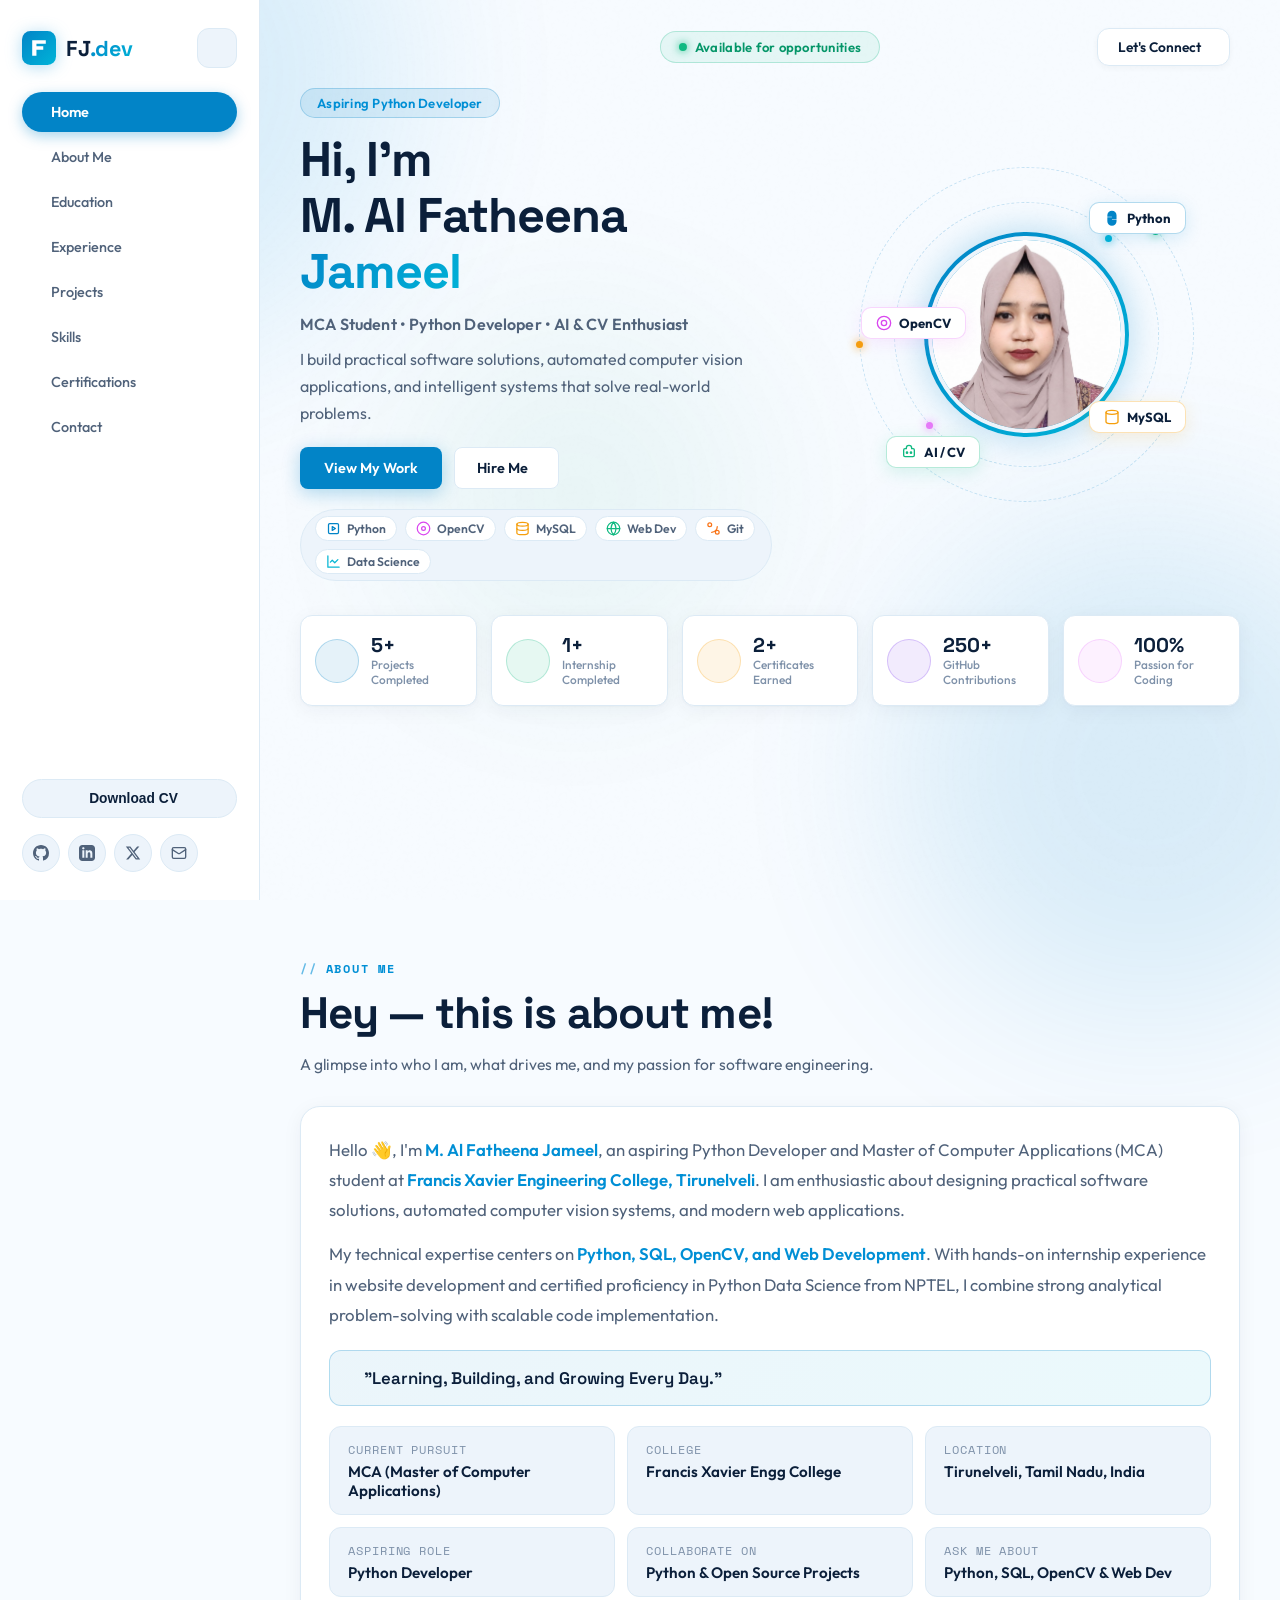
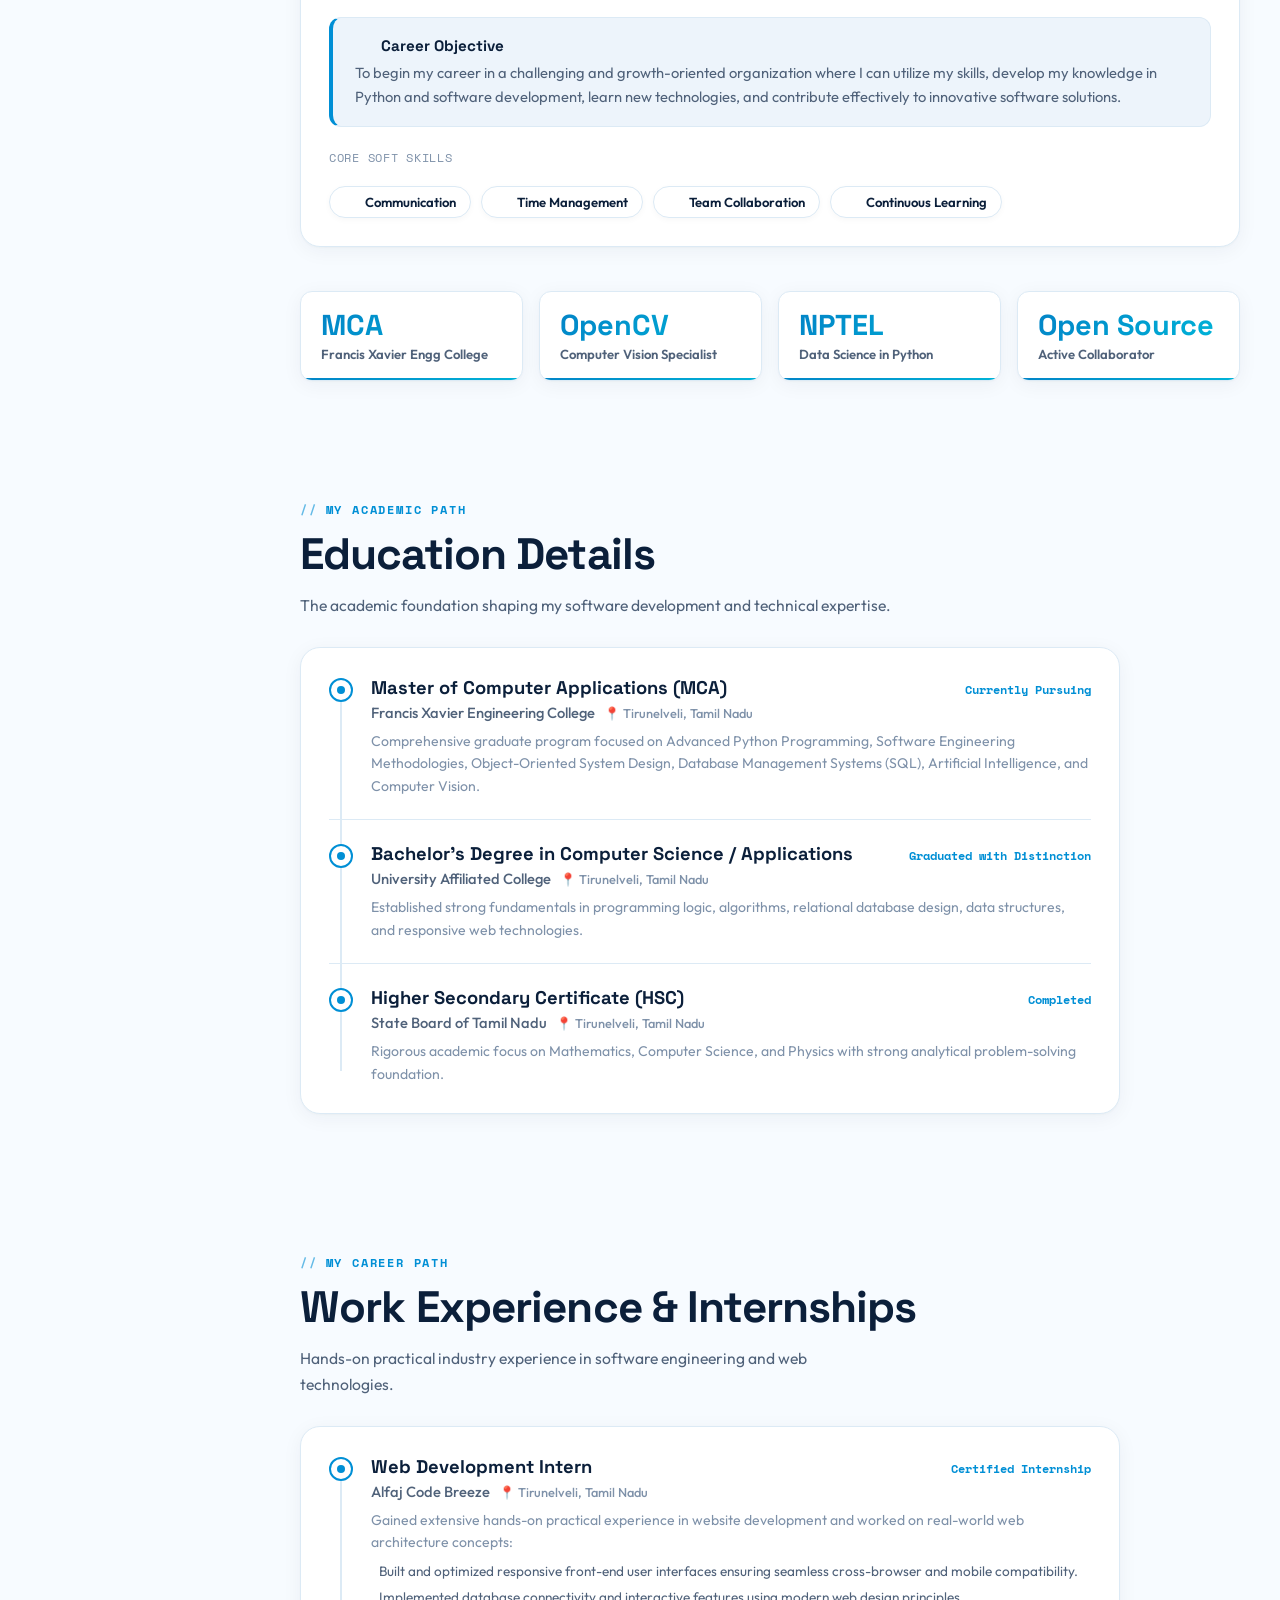
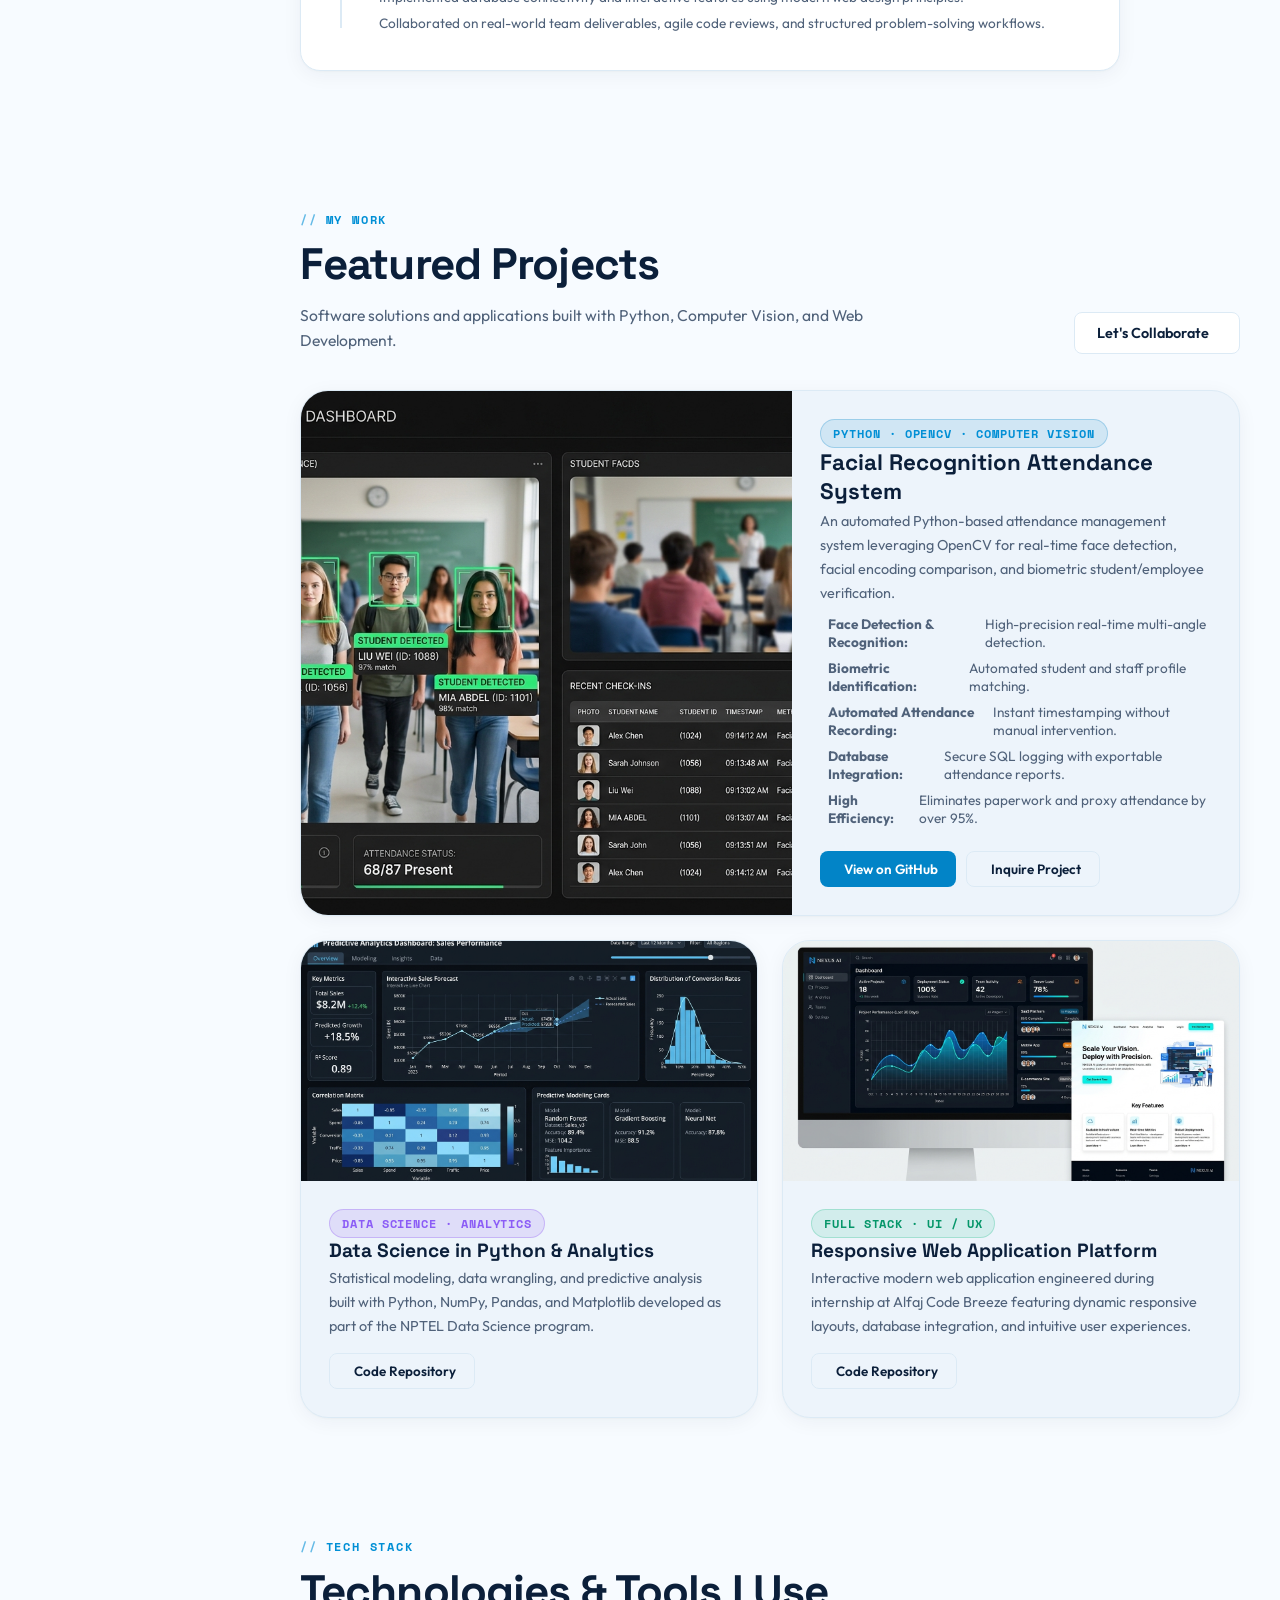
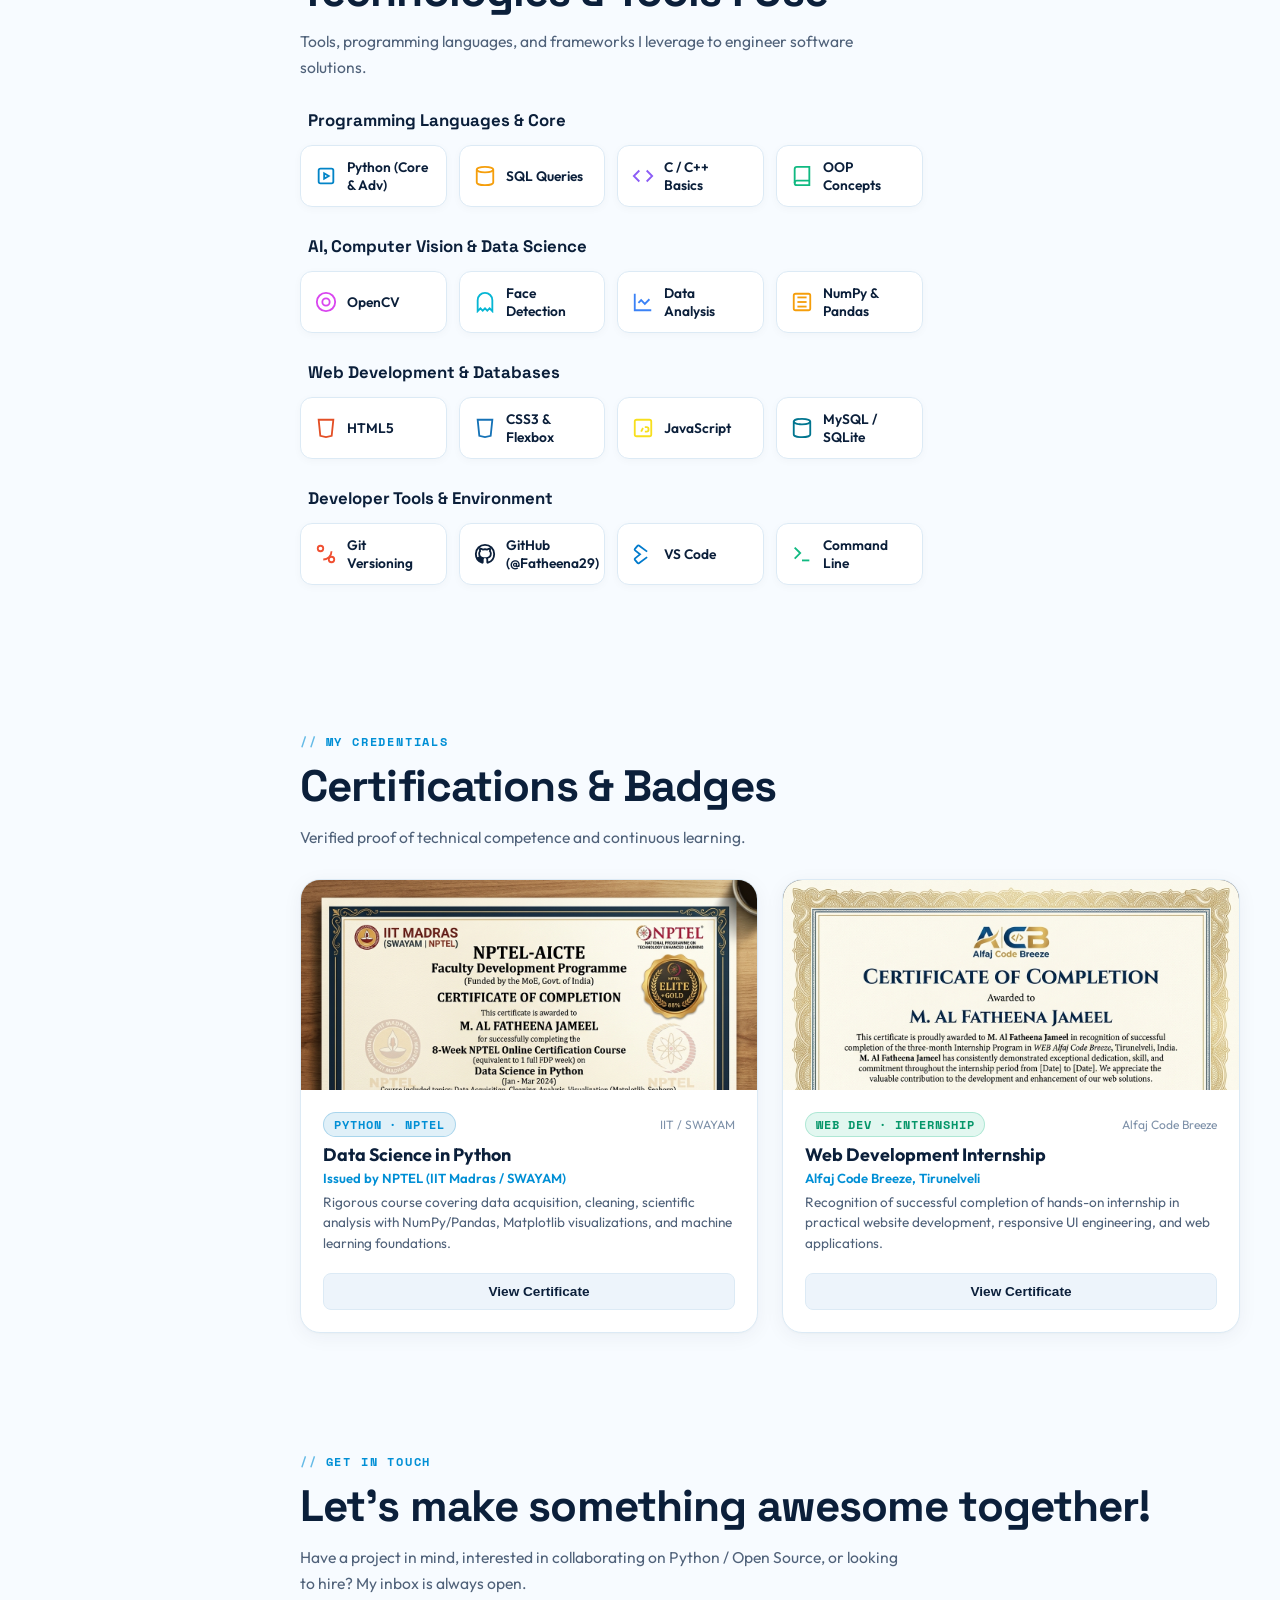
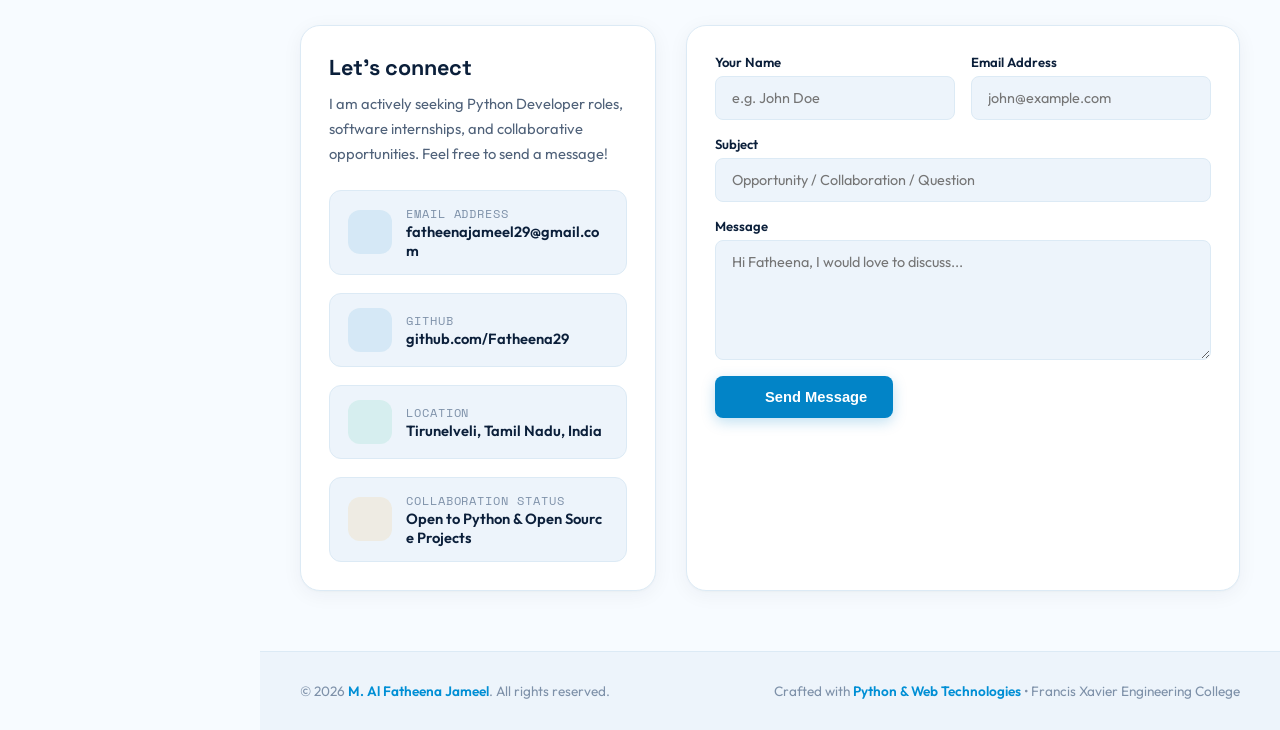
==== index.html @ ef9440c0 "Update profile avatar image with user portrait and bust cache" ====
<!DOCTYPE html>
<html lang="en" data-theme="light">
  <head>
    <meta charset="UTF-8" />
    <meta name="viewport" content="width=device-width, initial-scale=1.0" />
    <meta
      name="description"
      content="M. Al Fatheena Jameel — Aspiring Python Developer, MCA Student at Francis Xavier Engineering College, Tirunelveli. Specialized in Python, AI, Computer Vision, and Software Development."
    />
    <title>M. AL FATHEENA JAMEEL — Aspiring Python Developer</title>
    
    <!-- Google Fonts: Space Grotesk, Space Mono, Outfit -->
    <link rel="preconnect" href="https://fonts.googleapis.com" />
    <link rel="preconnect" href="https://fonts.gstatic.com" crossorigin />
    <link
      href="https://fonts.googleapis.com/css2?family=Outfit:wght@300;400;500;600;700;800;900&family=Space+Grotesk:wght@400;500;600;700&family=Space+Mono:wght@400;700&display=swap"
      rel="stylesheet"
    />

    <!-- Lucide Icons -->
    <script src="https://unpkg.com/lucide@latest"></script>

    <!-- Theme Initialization Script -->
    <script>
      (function () {
        try {
          const saved = localStorage.getItem('fatheena_theme');
          if (saved === 'dark' || saved === 'light') {
            document.documentElement.setAttribute('data-theme', saved);
          } else {
            document.documentElement.setAttribute('data-theme', 'light');
          }
        } catch (e) {
          document.documentElement.setAttribute('data-theme', 'light');
        }
      })();
    </script>

    <link rel="stylesheet" href="style.css" />
  </head>
  <body>
    <!-- Background Ambient Orbs -->
    <div class="orb orb-1"></div>
    <div class="orb orb-2"></div>
    <div class="orb orb-3"></div>

    <!-- ═══════════════════════════════════════════════════════════════════
         MOBILE HEADER
         ═══════════════════════════════════════════════════════════════════ -->
    <header class="mobile-header">
      <div class="sidebar-logo">
        <svg class="logo-icon-svg" viewBox="0 0 40 40" fill="none" xmlns="http://www.w3.org/2000/svg">
          <rect width="40" height="40" rx="10" fill="url(#mobileLogoGrad)" />
          <path d="M12 11H28V15H17V18H25V22H17V29H12V11Z" fill="#ffffff" />
          <defs>
            <linearGradient id="mobileLogoGrad" x1="0" y1="0" x2="40" y2="40" gradientUnits="userSpaceOnUse">
              <stop stop-color="#0284c7" />
              <stop offset="1" stop-color="#00b4d8" />
            </linearGradient>
          </defs>
        </svg>
        <span class="logo-text">FJ<span>.dev</span></span>
      </div>
      <div style="display:flex; align-items:center; gap:10px;">
        <button class="theme-toggle-btn" id="themeToggleMobile" aria-label="Toggle theme">
          <i data-lucide="sun" class="theme-icon-sun"></i>
          <i data-lucide="moon" class="theme-icon-moon"></i>
        </button>
        <button class="mobile-hamburger" id="mobileHamburger" aria-label="Toggle mobile menu">
          <span></span>
          <span></span>
          <span></span>
        </button>
      </div>
    </header>

    <div class="sidebar-backdrop" id="sidebarBackdrop"></div>

    <!-- ═══════════════════════════════════════════════════════════════════
         FIXED SIDEBAR NAVIGATION (Matches Reference Screenshot)
         ═══════════════════════════════════════════════════════════════════ -->
    <aside class="sidebar" id="sidebar">
      <div>
        <div class="sidebar-header">
          <a href="#home" class="sidebar-logo">
            <svg class="logo-icon-svg" viewBox="0 0 40 40" fill="none" xmlns="http://www.w3.org/2000/svg">
              <rect width="40" height="40" rx="10" fill="url(#desktopLogoGrad)" />
              <path d="M12 11H28V15H17V18H25V22H17V29H12V11Z" fill="#ffffff" />
              <defs>
                <linearGradient id="desktopLogoGrad" x1="0" y1="0" x2="40" y2="40" gradientUnits="userSpaceOnUse">
                  <stop stop-color="#0284c7" />
                  <stop offset="1" stop-color="#00b4d8" />
                </linearGradient>
              </defs>
            </svg>
            <span class="logo-text">FJ<span>.dev</span></span>
          </a>
          <button class="theme-toggle-btn" id="themeToggleDesktop" aria-label="Toggle Theme" title="Toggle Light/Dark Mode">
            <i data-lucide="sun" class="theme-icon-sun"></i>
            <i data-lucide="moon" class="theme-icon-moon"></i>
          </button>
        </div>

        <nav class="sidebar-nav">
          <ul>
            <li>
              <a href="#home" class="active" data-nav="home">
                <i data-lucide="home"></i>
                <span>Home</span>
              </a>
            </li>
            <li>
              <a href="#about" data-nav="about">
                <i data-lucide="user"></i>
                <span>About Me</span>
              </a>
            </li>
            <li>
              <a href="#education" data-nav="education">
                <i data-lucide="graduation-cap"></i>
                <span>Education</span>
              </a>
            </li>
            <li>
              <a href="#experience" data-nav="experience">
                <i data-lucide="briefcase"></i>
                <span>Experience</span>
              </a>
            </li>
            <li>
              <a href="#portfolio" data-nav="portfolio">
                <i data-lucide="layout-grid"></i>
                <span>Projects</span>
              </a>
            </li>
            <li>
              <a href="#skills" data-nav="skills">
                <i data-lucide="terminal"></i>
                <span>Skills</span>
              </a>
            </li>
            <li>
              <a href="#certifications" data-nav="certifications">
                <i data-lucide="award"></i>
                <span>Certifications</span>
              </a>
            </li>
            <li>
              <a href="#contact" data-nav="contact">
                <i data-lucide="mail"></i>
                <span>Contact</span>
              </a>
            </li>
          </ul>
        </nav>
      </div>

      <div class="sidebar-footer">
        <button onclick="handleDownloadCV()" class="sidebar-cv">
          <i data-lucide="download"></i>
          <span>Download CV</span>
        </button>
        <div class="sidebar-socials">
          <a href="https://github.com/Fatheena29" target="_blank" aria-label="GitHub Profile" title="GitHub (@Fatheena29)">
            <svg width="17" height="17" fill="currentColor" viewBox="0 0 24 24">
              <path d="M12 0C5.37 0 0 5.37 0 12c0 5.31 3.435 9.795 8.205 11.385.6.105.825-.255.825-.57 0-.285-.015-1.23-.015-2.235-3.015.555-3.795-.735-4.035-1.41-.135-.345-.72-1.41-1.23-1.695-.42-.225-1.02-.78-.015-.795.945-.015 1.62.87 1.845 1.23 1.08 1.815 2.805 1.305 3.495.99.105-.78.42-1.305.765-1.605-2.67-.3-5.46-1.335-5.46-5.925 0-1.305.465-2.385 1.23-3.225-.12-.3-.54-1.53.12-3.18 0 0 1.005-.315 3.3 1.23.96-.27 1.98-.405 3-.405s2.04.135 3 .405c2.295-1.56 3.3-1.23 3.3-1.23.66 1.65.24 2.88.12 3.18.765.84 1.23 1.905 1.23 3.225 0 4.605-2.805 5.625-5.475 5.925.435.375.81 1.095.81 2.22 0 1.605-.015 2.895-.015 3.3 0 .315.225.69.825.57A12.02 12.02 0 0024 12c0-6.63-5.37-12-12-12z"/>
            </svg>
          </a>
          <a href="https://linkedin.com" target="_blank" aria-label="LinkedIn Profile" title="LinkedIn">
            <svg width="17" height="17" fill="currentColor" viewBox="0 0 24 24">
              <path d="M19 0h-14c-2.761 0-5 2.239-5 5v14c0 2.761 2.239 5 5 5h14c2.762 0 5-2.239 5-5v-14c0-2.761-2.238-5-5-5zm-11 19h-3v-11h3v11zm-1.5-12.268c-.966 0-1.75-.79-1.75-1.764s.784-1.764 1.75-1.764 1.75.79 1.75 1.764-.783 1.764-1.75 1.764zm13.5 12.268h-3v-5.604c0-3.368-4-3.113-4 0v5.604h-3v-11h3v1.765c1.396-2.586 7-2.777 7 2.476v6.759z"/>
            </svg>
          </a>
          <a href="https://twitter.com" target="_blank" aria-label="X (Twitter)" title="X / Twitter">
            <svg width="15" height="15" fill="currentColor" viewBox="0 0 24 24">
              <path d="M18.244 2.25h3.308l-7.227 8.26 8.502 11.24H16.17l-5.214-6.817L4.99 21.75H1.68l7.73-8.835L1.254 2.25H8.08l4.713 6.231zm-1.161 17.52h1.833L7.084 4.126H5.117z"/>
            </svg>
          </a>
          <a href="mailto:fatheenajameel29@gmail.com" aria-label="Direct Email" title="Email Me">
            <svg width="17" height="17" fill="none" stroke="currentColor" stroke-width="2" stroke-linecap="round" stroke-linejoin="round" viewBox="0 0 24 24">
              <rect x="2" y="4" width="20" height="16" rx="2" />
              <path d="m22 7-8.97 5.7a1.94 1.94 0 0 1-2.06 0L2 7" />
            </svg>
          </a>
        </div>
      </div>
    </aside>

    <!-- ═══════════════════════════════════════════════════════════════════
         MAIN CONTENT AREA
         ═══════════════════════════════════════════════════════════════════ -->
    <main>
      <!-- ── HERO SECTION ── -->
      <section id="home">
        <!-- Top Status Bar Row -->
        <div class="top-header-row">
          <div class="opportunity-badge">Available for opportunities</div>
          <a href="#contact" class="connect-btn">Let's Connect <i data-lucide="arrow-right"></i></a>
        </div>

        <div class="hero-grid">
          <!-- Left: Hero Information -->
          <div>
            <div class="role-pill">Aspiring Python Developer</div>
            <h1 class="hero-title-new">
              Hi, I'm<br />
              M. Al Fatheena<br />
              <span class="gradient">Jameel</span>
            </h1>
            <div class="hero-subrole">MCA Student &bull; Python Developer &bull; AI &amp; CV Enthusiast</div>
            <p class="hero-desc-new">
              I build practical software solutions, automated computer vision applications, and intelligent systems that solve real-world problems.
            </p>

            <div class="hero-actions">
              <a href="#portfolio" class="btn-gradient">
                View My Work
              </a>
              <a href="#contact" class="btn-outline-rect">
                Hire Me <i data-lucide="external-link"></i>
              </a>
            </div>

            <!-- Tech Chips Row -->
            <div class="hero-tech-chips">
              <div class="tech-chip-small">
                <!-- Python SVG -->
                <svg viewBox="0 0 24 24" fill="none" stroke="currentColor" stroke-width="2" stroke-linecap="round" stroke-linejoin="round" style="color:#0284c7;">
                  <path d="m10 15 5-3-5-3v6Z"/>
                  <path d="M4 6a2 2 0 0 1 2-2h12a2 2 0 0 1 2 2v12a2 2 0 0 1-2 2H6a2 2 0 0 1-2-2V6Z"/>
                </svg>
                <span>Python</span>
              </div>
              <div class="tech-chip-small">
                <svg viewBox="0 0 24 24" fill="none" stroke="currentColor" stroke-width="2" stroke-linecap="round" stroke-linejoin="round" style="color:#d946ef;">
                  <circle cx="12" cy="12" r="10"/>
                  <circle cx="12" cy="12" r="3"/>
                </svg>
                <span>OpenCV</span>
              </div>
              <div class="tech-chip-small">
                <svg viewBox="0 0 24 24" fill="none" stroke="currentColor" stroke-width="2" stroke-linecap="round" stroke-linejoin="round" style="color:#f59e0b;">
                  <ellipse cx="12" cy="5" rx="9" ry="3"/>
                  <path d="M3 5V19A9 3 0 0 0 21 19V5"/>
                  <path d="M3 12A9 3 0 0 0 21 12"/>
                </svg>
                <span>MySQL</span>
              </div>
              <div class="tech-chip-small">
                <svg viewBox="0 0 24 24" fill="none" stroke="currentColor" stroke-width="2" stroke-linecap="round" stroke-linejoin="round" style="color:#10b981;">
                  <circle cx="12" cy="12" r="10"/>
                  <line x1="2" y1="12" x2="22" y2="12"/>
                  <path d="M12 2a15.3 15.3 0 0 1 4 10 15.3 15.3 0 0 1-4 10 15.3 15.3 0 0 1-4-10 15.3 15.3 0 0 1 4-10z"/>
                </svg>
                <span>Web Dev</span>
              </div>
              <div class="tech-chip-small">
                <svg viewBox="0 0 24 24" fill="none" stroke="currentColor" stroke-width="2" stroke-linecap="round" stroke-linejoin="round" style="color:#f97316;">
                  <circle cx="18" cy="18" r="3"/>
                  <circle cx="6" cy="6" r="3"/>
                  <path d="M18 9a9 9 0 0 1-9 9"/>
                </svg>
                <span>Git</span>
              </div>
              <div class="tech-chip-small">
                <svg viewBox="0 0 24 24" fill="none" stroke="currentColor" stroke-width="2" stroke-linecap="round" stroke-linejoin="round" style="color:#06b6d4;">
                  <path d="M3 3v18h18"/>
                  <path d="m19 9-5 5-4-4-3 3"/>
                </svg>
                <span>Data Science</span>
              </div>
            </div>
          </div>

          <!-- Right: Orbital Avatar & Floating Tech Badges (Matches Reference Screenshot) -->
          <div class="hero-visual">
            <div class="orbital-container">
              <!-- Orbit tracks with rotating points -->
              <div class="orbit-track orbit-track-1">
                <div class="orbit-dot"></div>
                <div class="orbit-dot"></div>
              </div>
              <div class="orbit-track orbit-track-2">
                <div class="orbit-dot"></div>
                <div class="orbit-dot"></div>
              </div>

              <!-- Floating Tech Badges on Orbit -->
              <div class="orbit-badge badge-python">
                <svg viewBox="0 0 24 24" fill="currentColor" style="color:#0284c7;">
                  <path d="M11.9 1a6.9 6.9 0 0 0-6.9 6.9v2.1h6.9v1H5v5.8a6.9 6.9 0 0 0 6.9 6.9 6.9 6.9 0 0 0 6.9-6.9v-2.1h-6.9v-1h6.9V7.9A6.9 6.9 0 0 0 11.9 1z"/>
                </svg>
                <span>Python</span>
              </div>

              <div class="orbit-badge badge-opencv">
                <svg viewBox="0 0 24 24" fill="none" stroke="currentColor" stroke-width="2" style="color:#d946ef;">
                  <circle cx="12" cy="12" r="10"/>
                  <circle cx="12" cy="12" r="4"/>
                </svg>
                <span>OpenCV</span>
              </div>

              <div class="orbit-badge badge-mysql">
                <svg viewBox="0 0 24 24" fill="none" stroke="currentColor" stroke-width="2" style="color:#f59e0b;">
                  <ellipse cx="12" cy="5" rx="9" ry="3"/>
                  <path d="M3 5V19A9 3 0 0 0 21 19V5"/>
                </svg>
                <span>MySQL</span>
              </div>

              <div class="orbit-badge badge-ai">
                <svg viewBox="0 0 24 24" fill="none" stroke="currentColor" stroke-width="2" style="color:#10b981;">
                  <path d="M12 2a4 4 0 0 0-4 4v1H6a2 2 0 0 0-2 2v8a2 2 0 0 0 2 2h12a2 2 0 0 0 2-2V9a2 2 0 0 0-2-2h-2V6a4 4 0 0 0-4-4z"/>
                  <circle cx="9" cy="13" r="1"/>
                  <circle cx="15" cy="13" r="1"/>
                </svg>
                <span>AI / CV</span>
              </div>

              <!-- Center Avatar Profile Ring -->
              <div class="profile-center-ring">
                <img
                  src="./assets/images/fatheena_profile.jpg"
                  alt="M. Al Fatheena Jameel"
                  class="profile-center-img"
                />
              </div>
            </div>
          </div>

          <!-- Bottom 5 Stats Cards (Matches Reference Screenshot) -->
          <div class="stats-bar">
            <!-- 5+ Projects Completed -->
            <div class="stat-card">
              <div class="stat-card-icon">
                <i data-lucide="calendar-check"></i>
              </div>
              <div class="stat-card-info">
                <div class="stat-card-num">5+</div>
                <div class="stat-card-label">Projects Completed</div>
              </div>
            </div>

            <!-- 1+ Internship Completed -->
            <div class="stat-card">
              <div class="stat-card-icon">
                <i data-lucide="graduation-cap"></i>
              </div>
              <div class="stat-card-info">
                <div class="stat-card-num">1+</div>
                <div class="stat-card-label">Internship Completed</div>
              </div>
            </div>

            <!-- 2+ Certificates Earned -->
            <div class="stat-card">
              <div class="stat-card-icon">
                <i data-lucide="award"></i>
              </div>
              <div class="stat-card-info">
                <div class="stat-card-num">2+</div>
                <div class="stat-card-label">Certificates Earned</div>
              </div>
            </div>

            <!-- 250+ GitHub Contributions -->
            <div class="stat-card">
              <div class="stat-card-icon">
                <i data-lucide="git-commit"></i>
              </div>
              <div class="stat-card-info">
                <div class="stat-card-num">250+</div>
                <div class="stat-card-label">GitHub Contributions</div>
              </div>
            </div>

            <!-- 100% Passion for Coding -->
            <div class="stat-card">
              <div class="stat-card-icon">
                <i data-lucide="code-2"></i>
              </div>
              <div class="stat-card-info">
                <div class="stat-card-num">100%</div>
                <div class="stat-card-label">Passion for Coding</div>
              </div>
            </div>
          </div>
        </div>
      </section>

      <!-- ── ABOUT ME SECTION ── -->
      <section id="about">
        <div class="section-eyebrow reveal">About Me</div>
        <h2 class="section-title reveal">Hey — this is about me!</h2>
        <p class="section-subtitle reveal">
          A glimpse into who I am, what drives me, and my passion for software engineering.
        </p>

        <div class="about-grid">
          <!-- Main Narrative Bio -->
          <div class="glass-card reveal">
            <p class="about-text">
              Hello 👋, I'm <span class="highlight">M. Al Fatheena Jameel</span>, an aspiring Python Developer and Master of Computer Applications (MCA) student at <span class="highlight">Francis Xavier Engineering College, Tirunelveli</span>. I am enthusiastic about designing practical software solutions, automated computer vision systems, and modern web applications.
            </p>
            <p class="about-text" style="margin-top: 14px;">
              My technical expertise centers on <span class="highlight">Python, SQL, OpenCV, and Web Development</span>. With hands-on internship experience in website development and certified proficiency in Python Data Science from NPTEL, I combine strong analytical problem-solving with scalable code implementation.
            </p>

            <!-- Motivational Quote Card -->
            <div class="quote-banner">
              <i data-lucide="sparkles"></i>
              <span>"Learning, Building, and Growing Every Day."</span>
            </div>

            <!-- Quick Details Info Grid -->
            <div class="info-grid">
              <div class="info-item">
                <div class="info-label">Current Pursuit</div>
                <div class="info-value">MCA (Master of Computer Applications)</div>
              </div>
              <div class="info-item">
                <div class="info-label">College</div>
                <div class="info-value">Francis Xavier Engg College</div>
              </div>
              <div class="info-item">
                <div class="info-label">Location</div>
                <div class="info-value">Tirunelveli, Tamil Nadu, India</div>
              </div>
              <div class="info-item">
                <div class="info-label">Aspiring Role</div>
                <div class="info-value">Python Developer</div>
              </div>
              <div class="info-item">
                <div class="info-label">Collaborate On</div>
                <div class="info-value">Python &amp; Open Source Projects</div>
              </div>
              <div class="info-item">
                <div class="info-label">Ask Me About</div>
                <div class="info-value">Python, SQL, OpenCV &amp; Web Dev</div>
              </div>
            </div>

            <!-- Career Objective Card -->
            <div class="objective-card">
              <div class="objective-title">
                <i data-lucide="target" style="width:18px;height:18px;color:var(--accent-cyan);"></i>
                Career Objective
              </div>
              <p class="objective-text">
                To begin my career in a challenging and growth-oriented organization where I can utilize my skills, develop my knowledge in Python and software development, learn new technologies, and contribute effectively to innovative software solutions.
              </p>
            </div>

            <!-- Soft Skills Pills -->
            <div style="margin-top: 22px;">
              <div style="font-family:var(--font-mono); font-size:0.75rem; text-transform:uppercase; color:var(--text-muted); margin-bottom:10px; letter-spacing:0.06em;">
                Core Soft Skills
              </div>
              <div class="soft-skills-container">
                <div class="soft-skill-chip"><i data-lucide="message-square" style="width:15px;height:15px;color:var(--accent-cyan);"></i> Communication</div>
                <div class="soft-skill-chip"><i data-lucide="clock" style="width:15px;height:15px;color:#f59e0b;"></i> Time Management</div>
                <div class="soft-skill-chip"><i data-lucide="users" style="width:15px;height:15px;color:#8b5cf6;"></i> Team Collaboration</div>
                <div class="soft-skill-chip"><i data-lucide="book-open" style="width:15px;height:15px;color:#10b981;"></i> Continuous Learning</div>
              </div>
            </div>
          </div>

          <!-- Bento Achievement Highlights -->
          <div class="bento-achievements">
            <div class="achievement-card reveal reveal-delay-1">
              <div class="achievement-num">MCA</div>
              <div class="achievement-desc">Francis Xavier Engg College</div>
            </div>
            <div class="achievement-card reveal reveal-delay-2">
              <div class="achievement-num">OpenCV</div>
              <div class="achievement-desc">Computer Vision Specialist</div>
            </div>
            <div class="achievement-card reveal reveal-delay-3">
              <div class="achievement-num">NPTEL</div>
              <div class="achievement-desc">Data Science in Python</div>
            </div>
            <div class="achievement-card reveal reveal-delay-4">
              <div class="achievement-num">Open Source</div>
              <div class="achievement-desc">Active Collaborator</div>
            </div>
          </div>
        </div>
      </section>

      <!-- ── EDUCATION SECTION ── -->
      <section id="education">
        <div class="section-eyebrow reveal">My Academic Path</div>
        <h2 class="section-title reveal">Education Details</h2>
        <p class="section-subtitle reveal">The academic foundation shaping my software development and technical expertise.</p>

        <div class="timeline-container">
          <div class="glass-card reveal">
            <div class="timeline">
              <!-- MCA -->
              <div class="timeline-item">
                <div class="timeline-dot"></div>
                <div class="timeline-content">
                  <div class="timeline-header-row">
                    <h3 class="timeline-title">Master of Computer Applications (MCA)</h3>
                    <span class="timeline-date">Currently Pursuing</span>
                  </div>
                  <div class="timeline-sub">
                    Francis Xavier Engineering College
                    <span style="color:var(--text-muted); font-size:0.8rem; margin-left:6px;">📍 Tirunelveli, Tamil Nadu</span>
                  </div>
                  <p class="timeline-desc">
                    Comprehensive graduate program focused on Advanced Python Programming, Software Engineering Methodologies, Object-Oriented System Design, Database Management Systems (SQL), Artificial Intelligence, and Computer Vision.
                  </p>
                </div>
              </div>

              <!-- Undergraduate -->
              <div class="timeline-item">
                <div class="timeline-dot"></div>
                <div class="timeline-content">
                  <div class="timeline-header-row">
                    <h3 class="timeline-title">Bachelor's Degree in Computer Science / Applications</h3>
                    <span class="timeline-date">Graduated with Distinction</span>
                  </div>
                  <div class="timeline-sub">
                    University Affiliated College
                    <span style="color:var(--text-muted); font-size:0.8rem; margin-left:6px;">📍 Tirunelveli, Tamil Nadu</span>
                  </div>
                  <p class="timeline-desc">
                    Established strong fundamentals in programming logic, algorithms, relational database design, data structures, and responsive web technologies.
                  </p>
                </div>
              </div>

              <!-- Higher Secondary -->
              <div class="timeline-item">
                <div class="timeline-dot"></div>
                <div class="timeline-content">
                  <div class="timeline-header-row">
                    <h3 class="timeline-title">Higher Secondary Certificate (HSC)</h3>
                    <span class="timeline-date">Completed</span>
                  </div>
                  <div class="timeline-sub">
                    State Board of Tamil Nadu
                    <span style="color:var(--text-muted); font-size:0.8rem; margin-left:6px;">📍 Tirunelveli, Tamil Nadu</span>
                  </div>
                  <p class="timeline-desc">
                    Rigorous academic focus on Mathematics, Computer Science, and Physics with strong analytical problem-solving foundation.
                  </p>
                </div>
              </div>
            </div>
          </div>
        </div>
      </section>

      <!-- ── WORK EXPERIENCE SECTION ── -->
      <section id="experience">
        <div class="section-eyebrow reveal">My Career Path</div>
        <h2 class="section-title reveal">Work Experience &amp; Internships</h2>
        <p class="section-subtitle reveal">Hands-on practical industry experience in software engineering and web technologies.</p>

        <div class="timeline-container">
          <div class="glass-card reveal">
            <div class="timeline">
              <!-- Web Development Intern -->
              <div class="timeline-item">
                <div class="timeline-dot"></div>
                <div class="timeline-content">
                  <div class="timeline-header-row">
                    <h3 class="timeline-title">Web Development Intern</h3>
                    <span class="timeline-date">Certified Internship</span>
                  </div>
                  <div class="timeline-sub">
                    Alfaj Code Breeze
                    <span style="color:var(--text-muted); font-size:0.8rem; margin-left:6px;">📍 Tirunelveli, Tamil Nadu</span>
                  </div>
                  <p class="timeline-desc">
                    Gained extensive hands-on practical experience in website development and worked on real-world web architecture concepts:
                  </p>
                  <ul class="project-features-list" style="margin-top:8px;">
                    <li><i data-lucide="check-circle-2"></i> Built and optimized responsive front-end user interfaces ensuring seamless cross-browser and mobile compatibility.</li>
                    <li><i data-lucide="check-circle-2"></i> Implemented database connectivity and interactive features using modern web design principles.</li>
                    <li><i data-lucide="check-circle-2"></i> Collaborated on real-world team deliverables, agile code reviews, and structured problem-solving workflows.</li>
                  </ul>
                </div>
              </div>
            </div>
          </div>
        </div>
      </section>

      <!-- ── PROJECTS SECTION (Bento Grid) ── -->
      <section id="portfolio">
        <div class="projects-header">
          <div>
            <div class="section-eyebrow reveal">My Work</div>
            <h2 class="section-title reveal">Featured Projects</h2>
            <p class="section-subtitle reveal" style="margin-bottom:0;">
              Software solutions and applications built with Python, Computer Vision, and Web Development.
            </p>
          </div>
          <a href="#contact" class="btn-outline-rect reveal" style="white-space:nowrap;">
            Let's Collaborate <i data-lucide="arrow-right"></i>
          </a>
        </div>

        <div class="project-bento">
          <!-- Featured Project: Facial Recognition Attendance System (Full Width) -->
          <div class="project-card featured-card reveal reveal-delay-1">
            <div class="project-img-box">
              <img
                src="./assets/images/facial_recognition.jpg"
                alt="Facial Recognition Attendance System"
                class="project-img"
              />
            </div>
            <div class="project-info-box">
              <div>
                <span class="project-tag tag-cyan">Python · OpenCV · Computer Vision</span>
                <h3 class="project-name">Facial Recognition Attendance System</h3>
                <p class="project-desc">
                  An automated Python-based attendance management system leveraging OpenCV for real-time face detection, facial encoding comparison, and biometric student/employee verification.
                </p>
                <ul class="project-features-list">
                  <li><i data-lucide="check"></i> <strong>Face Detection &amp; Recognition:</strong> High-precision real-time multi-angle detection.</li>
                  <li><i data-lucide="check"></i> <strong>Biometric Identification:</strong> Automated student and staff profile matching.</li>
                  <li><i data-lucide="check"></i> <strong>Automated Attendance Recording:</strong> Instant timestamping without manual intervention.</li>
                  <li><i data-lucide="check"></i> <strong>Database Integration:</strong> Secure SQL logging with exportable attendance reports.</li>
                  <li><i data-lucide="check"></i> <strong>High Efficiency:</strong> Eliminates paperwork and proxy attendance by over 95%.</li>
                </ul>
              </div>
              <div class="project-btn-row">
                <a href="https://github.com/Fatheena29" target="_blank" class="project-btn project-btn-primary">
                  <i data-lucide="github"></i> View on GitHub
                </a>
                <a href="#contact" class="project-btn project-btn-outline">
                  <i data-lucide="message-square"></i> Inquire Project
                </a>
              </div>
            </div>
          </div>

          <!-- Project 2: Python Data Science & Analytics -->
          <div class="project-card reveal reveal-delay-2">
            <div class="project-img-box" style="height:220px;">
              <img
                src="./assets/images/python_datascience.jpg"
                alt="Data Science in Python"
                class="project-img"
              />
            </div>
            <div class="project-info-box">
              <div>
                <span class="project-tag tag-violet">Data Science · Analytics</span>
                <h3 class="project-name" style="font-size:1.2rem;">Data Science in Python &amp; Analytics</h3>
                <p class="project-desc">
                  Statistical modeling, data wrangling, and predictive analysis built with Python, NumPy, Pandas, and Matplotlib developed as part of the NPTEL Data Science program.
                </p>
              </div>
              <div class="project-btn-row">
                <a href="https://github.com/Fatheena29" target="_blank" class="project-btn project-btn-outline">
                  <i data-lucide="github"></i> Code Repository
                </a>
              </div>
            </div>
          </div>

          <!-- Project 3: Responsive Web Application Platform -->
          <div class="project-card reveal reveal-delay-3">
            <div class="project-img-box" style="height:220px;">
              <img
                src="./assets/images/web_development.jpg"
                alt="Web Development Platform"
                class="project-img"
              />
            </div>
            <div class="project-info-box">
              <div>
                <span class="project-tag tag-green">Full Stack · UI / UX</span>
                <h3 class="project-name" style="font-size:1.2rem;">Responsive Web Application Platform</h3>
                <p class="project-desc">
                  Interactive modern web application engineered during internship at Alfaj Code Breeze featuring dynamic responsive layouts, database integration, and intuitive user experiences.
                </p>
              </div>
              <div class="project-btn-row">
                <a href="https://github.com/Fatheena29" target="_blank" class="project-btn project-btn-outline">
                  <i data-lucide="github"></i> Code Repository
                </a>
              </div>
            </div>
          </div>
        </div>
      </section>

      <!-- ── SKILLS SECTION ── -->
      <section class="skills-section" id="skills">
        <div class="section-eyebrow reveal">Tech Stack</div>
        <h2 class="section-title reveal">Technologies &amp; Tools I Use</h2>
        <p class="section-subtitle reveal">
          Tools, programming languages, and frameworks I leverage to engineer software solutions.
        </p>

        <!-- Programming & Core -->
        <div class="skills-category-group reveal">
          <div class="skills-category-title">
            <i data-lucide="code" style="color:var(--accent-cyan);"></i> Programming Languages &amp; Core
          </div>
          <div class="skills-grid">
            <div class="skill-chip">
              <svg viewBox="0 0 24 24" fill="none" stroke="currentColor" stroke-width="2" style="color:#0284c7;">
                <path d="m10 15 5-3-5-3v6Z"/>
                <path d="M4 6a2 2 0 0 1 2-2h12a2 2 0 0 1 2 2v12a2 2 0 0 1-2 2H6a2 2 0 0 1-2-2V6Z"/>
              </svg>
              <span>Python (Core &amp; Adv)</span>
            </div>
            <div class="skill-chip">
              <svg viewBox="0 0 24 24" fill="none" stroke="currentColor" stroke-width="2" style="color:#f59e0b;">
                <ellipse cx="12" cy="5" rx="9" ry="3"/>
                <path d="M3 5V19A9 3 0 0 0 21 19V5"/>
              </svg>
              <span>SQL Queries</span>
            </div>
            <div class="skill-chip">
              <svg viewBox="0 0 24 24" fill="none" stroke="currentColor" stroke-width="2" style="color:#8b5cf6;">
                <polyline points="16 18 22 12 16 6"/>
                <polyline points="8 6 2 12 8 18"/>
              </svg>
              <span>C / C++ Basics</span>
            </div>
            <div class="skill-chip">
              <svg viewBox="0 0 24 24" fill="none" stroke="currentColor" stroke-width="2" style="color:#10b981;">
                <path d="M4 19.5A2.5 2.5 0 0 1 6.5 17H20"/>
                <path d="M6.5 2H20v20H6.5A2.5 2.5 0 0 1 4 19.5v-15A2.5 2.5 0 0 1 6.5 2z"/>
              </svg>
              <span>OOP Concepts</span>
            </div>
          </div>
        </div>

        <!-- AI & Computer Vision -->
        <div class="skills-category-group reveal">
          <div class="skills-category-title">
            <i data-lucide="eye" style="color:#d946ef;"></i> AI, Computer Vision &amp; Data Science
          </div>
          <div class="skills-grid">
            <div class="skill-chip">
              <svg viewBox="0 0 24 24" fill="none" stroke="currentColor" stroke-width="2" style="color:#d946ef;">
                <circle cx="12" cy="12" r="10"/>
                <circle cx="12" cy="12" r="4"/>
              </svg>
              <span>OpenCV</span>
            </div>
            <div class="skill-chip">
              <svg viewBox="0 0 24 24" fill="none" stroke="currentColor" stroke-width="2" style="color:#06b6d4;">
                <path d="M9 10h.01"/>
                <path d="M15 10h.01"/>
                <path d="M12 2a8 8 0 0 0-8 8v12l3-3 2.5 2.5L12 19l2.5 2.5L17 19l3 3V10a8 8 0 0 0-8-8z"/>
              </svg>
              <span>Face Detection</span>
            </div>
            <div class="skill-chip">
              <svg viewBox="0 0 24 24" fill="none" stroke="currentColor" stroke-width="2" style="color:#3b82f6;">
                <path d="M3 3v18h18"/>
                <path d="m19 9-5 5-4-4-3 3"/>
              </svg>
              <span>Data Analysis</span>
            </div>
            <div class="skill-chip">
              <svg viewBox="0 0 24 24" fill="none" stroke="currentColor" stroke-width="2" style="color:#f59e0b;">
                <rect width="18" height="18" x="3" y="3" rx="2"/>
                <path d="M7 7h10"/>
                <path d="M7 12h10"/>
                <path d="M7 17h10"/>
              </svg>
              <span>NumPy &amp; Pandas</span>
            </div>
          </div>
        </div>

        <!-- Web Development & Databases -->
        <div class="skills-category-group reveal">
          <div class="skills-category-title">
            <i data-lucide="globe" style="color:#10b981;"></i> Web Development &amp; Databases
          </div>
          <div class="skills-grid">
            <div class="skill-chip">
              <svg viewBox="0 0 24 24" fill="none" stroke="currentColor" stroke-width="2" style="color:#e34f26;">
                <path d="M4 3l1.8 17.5L12 22l6.2-1.5L20 3H4z"/>
              </svg>
              <span>HTML5</span>
            </div>
            <div class="skill-chip">
              <svg viewBox="0 0 24 24" fill="none" stroke="currentColor" stroke-width="2" style="color:#1572b6;">
                <path d="M4 3l1.8 17.5L12 22l6.2-1.5L20 3H4z"/>
              </svg>
              <span>CSS3 &amp; Flexbox</span>
            </div>
            <div class="skill-chip">
              <svg viewBox="0 0 24 24" fill="none" stroke="currentColor" stroke-width="2" style="color:#f7df1e;">
                <rect width="18" height="18" x="3" y="3" rx="2"/>
                <path d="m10 16 2-4"/>
                <path d="M14 16h2a2 2 0 0 0 2-2v-1a2 2 0 0 0-2-2h-2"/>
              </svg>
              <span>JavaScript</span>
            </div>
            <div class="skill-chip">
              <svg viewBox="0 0 24 24" fill="none" stroke="currentColor" stroke-width="2" style="color:#00758f;">
                <ellipse cx="12" cy="5" rx="9" ry="3"/>
                <path d="M3 5V19A9 3 0 0 0 21 19V5"/>
              </svg>
              <span>MySQL / SQLite</span>
            </div>
          </div>
        </div>

        <!-- Developer Tools -->
        <div class="skills-category-group reveal">
          <div class="skills-category-title">
            <i data-lucide="tool" style="color:#f97316;"></i> Developer Tools &amp; Environment
          </div>
          <div class="skills-grid">
            <div class="skill-chip">
              <svg viewBox="0 0 24 24" fill="none" stroke="currentColor" stroke-width="2" style="color:#f05032;">
                <circle cx="18" cy="18" r="3"/>
                <circle cx="6" cy="6" r="3"/>
                <path d="M18 9a9 9 0 0 1-9 9"/>
              </svg>
              <span>Git Versioning</span>
            </div>
            <div class="skill-chip">
              <svg viewBox="0 0 24 24" fill="none" stroke="currentColor" stroke-width="2" style="color:var(--text-primary);">
                <path d="M12 2C6.48 2 2 6.48 2 12c0 4.42 2.87 8.17 6.84 9.5.5.08.66-.23.66-.5v-1.69c-2.77.6-3.36-1.34-3.36-1.34-.46-1.16-1.11-1.47-1.11-1.47-.91-.62.07-.6.07-.6 1 .07 1.53 1.03 1.53 1.03.87 1.52 2.34 1.07 2.91.83.09-.65.35-1.09.63-1.34-2.22-.25-4.55-1.11-4.55-4.92 0-1.11.38-2 1.03-2.71-.1-.25-.45-1.29.1-2.64 0 0 .84-.27 2.75 1.02.79-.22 1.65-.33 2.5-.33.85 0 1.71.11 2.5.33 1.91-1.29 2.75-1.02 2.75-1.02.55 1.35.2 2.39.1 2.64.65.71 1.03 1.6 1.03 2.71 0 3.82-2.34 4.66-4.57 4.91.36.31.69.92.69 1.85V21c0 .27.16.59.67.5C19.14 20.16 22 16.42 22 12A10 10 0 0 0 12 2z"/>
              </svg>
              <span>GitHub (@Fatheena29)</span>
            </div>
            <div class="skill-chip">
              <svg viewBox="0 0 24 24" fill="none" stroke="currentColor" stroke-width="2" style="color:#007acc;">
                <path d="M16.5 9.4 7.55 2.81a1.2 1.2 0 0 0-1.55.25l-2.78 3.3a1.2 1.2 0 0 0 .15 1.65l5.38 4.39-5.38 4.39a1.2 1.2 0 0 0-.15 1.65l2.78 3.3a1.2 1.2 0 0 0 1.55.25L16.5 15.4"/>
              </svg>
              <span>VS Code</span>
            </div>
            <div class="skill-chip">
              <svg viewBox="0 0 24 24" fill="none" stroke="currentColor" stroke-width="2" style="color:#10b981;">
                <polyline points="4 17 10 11 4 5"/>
                <line x1="12" y1="19" x2="20" y2="19"/>
              </svg>
              <span>Command Line</span>
            </div>
          </div>
        </div>
      </section>

      <!-- ── CERTIFICATIONS SECTION ── -->
      <section id="certifications">
        <div class="section-eyebrow reveal">My Credentials</div>
        <h2 class="section-title reveal">Certifications &amp; Badges</h2>
        <p class="section-subtitle reveal">Verified proof of technical competence and continuous learning.</p>

        <div class="certs-grid">
          <!-- Cert 1: NPTEL Data Science in Python -->
          <div class="cert-card-visual reveal reveal-delay-1">
            <div
              class="cert-img-wrapper"
              onclick="openCertModal('./assets/images/nptel_python_cert.jpg', 'Data Science in Python — NPTEL', 'National Programme on Technology Enhanced Learning (IIT Madras / SWAYAM)')"
            >
              <img
                src="./assets/images/nptel_python_cert.jpg"
                alt="NPTEL Data Science in Python Certificate"
                class="cert-preview-img"
              />
              <div class="cert-img-overlay">
                <span class="btn-cert-view-overlay">
                  <i data-lucide="eye" style="width:16px;height:16px;"></i> Click to View
                </span>
              </div>
            </div>
            <div class="cert-info-content">
              <div>
                <div style="display:flex; justify-content:space-between; align-items:center; margin-bottom:6px;">
                  <span class="project-tag tag-cyan" style="font-size:0.72rem; padding:3px 10px;">Python · NPTEL</span>
                  <span style="color:var(--text-muted); font-size:0.75rem;">IIT / SWAYAM</span>
                </div>
                <h3 class="cert-title">Data Science in Python</h3>
                <div class="cert-issuer">Issued by NPTEL (IIT Madras / SWAYAM)</div>
                <p class="cert-summary">
                  Rigorous course covering data acquisition, cleaning, scientific analysis with NumPy/Pandas, Matplotlib visualizations, and machine learning foundations.
                </p>
              </div>
              <button
                onclick="openCertModal('./assets/images/nptel_python_cert.jpg', 'Data Science in Python — NPTEL', 'National Programme on Technology Enhanced Learning (IIT Madras / SWAYAM)')"
                class="cert-view-btn"
              >
                <i data-lucide="external-link" style="width:14px;height:14px;"></i> View Certificate
              </button>
            </div>
          </div>

          <!-- Cert 2: Web Development Intern Certificate -->
          <div class="cert-card-visual reveal reveal-delay-2">
            <div
              class="cert-img-wrapper"
              onclick="openCertModal('./assets/images/alfaj_internship_cert.jpg', 'Web Development Internship — Alfaj Code Breeze', 'Alfaj Code Breeze, Tirunelveli, Tamil Nadu')"
            >
              <img
                src="./assets/images/alfaj_internship_cert.jpg"
                alt="Alfaj Code Breeze Internship Certificate"
                class="cert-preview-img"
              />
              <div class="cert-img-overlay">
                <span class="btn-cert-view-overlay">
                  <i data-lucide="eye" style="width:16px;height:16px;"></i> Click to View
                </span>
              </div>
            </div>
            <div class="cert-info-content">
              <div>
                <div style="display:flex; justify-content:space-between; align-items:center; margin-bottom:6px;">
                  <span class="project-tag tag-green" style="font-size:0.72rem; padding:3px 10px;">Web Dev · Internship</span>
                  <span style="color:var(--text-muted); font-size:0.75rem;">Alfaj Code Breeze</span>
                </div>
                <h3 class="cert-title">Web Development Internship</h3>
                <div class="cert-issuer">Alfaj Code Breeze, Tirunelveli</div>
                <p class="cert-summary">
                  Recognition of successful completion of hands-on internship in practical website development, responsive UI engineering, and web applications.
                </p>
              </div>
              <button
                onclick="openCertModal('./assets/images/alfaj_internship_cert.jpg', 'Web Development Internship — Alfaj Code Breeze', 'Alfaj Code Breeze, Tirunelveli, Tamil Nadu')"
                class="cert-view-btn"
              >
                <i data-lucide="external-link" style="width:14px;height:14px;"></i> View Certificate
              </button>
            </div>
          </div>
        </div>
      </section>

      <!-- ── CONTACT SECTION ── -->
      <section id="contact">
        <div class="section-eyebrow reveal">Get In Touch</div>
        <h2 class="section-title reveal">Let's make something awesome together!</h2>
        <p class="section-subtitle reveal">
          Have a project in mind, interested in collaborating on Python / Open Source, or looking to hire? My inbox is always open.
        </p>

        <div class="contact-grid">
          <!-- Left: Direct Contact Information -->
          <div class="reveal">
            <div class="glass-card" style="height:100%;">
              <h3 style="font-family:var(--font-display); font-size:1.35rem; font-weight:700; margin-bottom:10px;">
                Let's connect
              </h3>
              <p style="color:var(--text-secondary); font-size:0.92rem; line-height:1.7; margin-bottom:24px;">
                I am actively seeking Python Developer roles, software internships, and collaborative opportunities. Feel free to send a message!
              </p>

              <div class="contact-card-info">
                <a href="mailto:fatheenajameel29@gmail.com" class="contact-link">
                  <div class="contact-link-icon">
                    <i data-lucide="mail"></i>
                  </div>
                  <div>
                    <div class="contact-link-label">Email Address</div>
                    <div class="contact-link-value">fatheenajameel29@gmail.com</div>
                  </div>
                </a>

                <a href="https://github.com/Fatheena29" target="_blank" class="contact-link">
                  <div class="contact-link-icon" style="background:rgba(2, 132, 199, 0.1); color:var(--accent-cyan);">
                    <i data-lucide="github"></i>
                  </div>
                  <div>
                    <div class="contact-link-label">GitHub</div>
                    <div class="contact-link-value">github.com/Fatheena29</div>
                  </div>
                </a>

                <div class="contact-link">
                  <div class="contact-link-icon" style="background:rgba(16, 185, 129, 0.1); color:#10b981;">
                    <i data-lucide="map-pin"></i>
                  </div>
                  <div>
                    <div class="contact-link-label">Location</div>
                    <div class="contact-link-value">Tirunelveli, Tamil Nadu, India</div>
                  </div>
                </div>

                <div class="contact-link">
                  <div class="contact-link-icon" style="background:rgba(245, 158, 11, 0.1); color:#f59e0b;">
                    <i data-lucide="users"></i>
                  </div>
                  <div>
                    <div class="contact-link-label">Collaboration Status</div>
                    <div class="contact-link-value">Open to Python &amp; Open Source Projects</div>
                  </div>
                </div>
              </div>
            </div>
          </div>

          <!-- Right: Interactive Contact Form -->
          <div class="glass-card reveal reveal-delay-1">
            <form class="contact-form" id="contactForm" novalidate>
              <div class="form-row">
                <div class="form-group">
                  <label for="name">Your Name</label>
                  <input type="text" id="name" class="form-control" placeholder="e.g. John Doe" required />
                </div>
                <div class="form-group">
                  <label for="email">Email Address</label>
                  <input type="email" id="email" class="form-control" placeholder="john@example.com" required />
                </div>
              </div>

              <div class="form-group">
                <label for="subject">Subject</label>
                <input type="text" id="subject" class="form-control" placeholder="Opportunity / Collaboration / Question" required />
              </div>

              <div class="form-group">
                <label for="message">Message</label>
                <textarea id="message" class="form-control" placeholder="Hi Fatheena, I would love to discuss..." required></textarea>
              </div>

              <button type="submit" class="submit-btn" id="submitBtn">
                <i data-lucide="send" style="width:16px;height:16px;"></i>
                <span id="submitText">Send Message</span>
              </button>
            </form>
          </div>
        </div>
      </section>

      <!-- ── FOOTER ── -->
      <footer>
        <div class="footer-container">
          <div class="footer-text">
            © 2026 <span>M. Al Fatheena Jameel</span>. All rights reserved.
          </div>
          <div class="footer-text">
            Crafted with <span>Python &amp; Web Technologies</span> &bull; Francis Xavier Engineering College
          </div>
        </div>
      </footer>
    </main>

    <!-- ═══════════════════════════════════════════════════════════════════
         CERTIFICATE LIGHTBOX MODAL
         ═══════════════════════════════════════════════════════════════════ -->
    <div id="certModal" class="cert-modal-backdrop" onclick="closeCertModal(event)">
      <div class="cert-modal-content" onclick="event.stopPropagation()">
        <div class="cert-modal-header">
          <div>
            <h3 id="modalCertTitle" style="color:var(--text-primary); font-size:1.15rem; font-weight:700; margin:0;">
              Certificate Title
            </h3>
            <p id="modalCertSub" style="color:var(--text-muted); font-size:0.82rem; margin:3px 0 0 0;">
              Issuer Details
            </p>
          </div>
          <button class="cert-modal-close" onclick="closeCertModal()">&times;</button>
        </div>
        <div class="cert-modal-body">
          <img id="modalCertImg" src="" alt="Certificate Preview" />
        </div>
        <div class="cert-modal-footer">
          <a id="modalCertImgLink" href="" target="_blank" class="btn-outline-rect" style="padding:7px 16px; font-size:0.84rem;">
            <i data-lucide="maximize" style="width:15px;height:15px;"></i> Full Resolution
          </a>
        </div>
      </div>
    </div>

    <!-- Toast Notification -->
    <div id="toast" class="toast"></div>

    <script src="script.js"></script>
  </body>
</html>
---- style.css ----
/* ═══════════════════════════════════════════════════════════════════
   M. Al Fatheena Jameel — Portfolio Stylesheet
   Modern Corporate & Cyber-Tech Portfolio with Dual Theme
   ═══════════════════════════════════════════════════════════════════ */

*, *::before, *::after {
  margin: 0;
  padding: 0;
  box-sizing: border-box;
}

/* ── Custom Scrollbar ── */
::-webkit-scrollbar {
  width: 10px;
  height: 10px;
}
::-webkit-scrollbar-track {
  background: var(--scrollbar-track);
}
::-webkit-scrollbar-thumb {
  background: var(--scrollbar-thumb);
  border: 2px solid var(--scrollbar-track);
  border-radius: 10px;
}
::-webkit-scrollbar-thumb:hover {
  background: var(--grad-1);
}

html {
  scroll-behavior: smooth;
  scrollbar-width: thin;
  scrollbar-color: var(--scrollbar-thumb) var(--scrollbar-track);
  font-size: 16px;
  scroll-padding-top: 20px;
}

@media (max-width: 1023px) {
  html {
    scroll-padding-top: 80px;
  }
}

section {
  scroll-margin-top: 20px;
}
@media (max-width: 1023px) {
  section {
    scroll-margin-top: 80px;
  }
}

/* ═══════════════════════════════════════════════════════════════════
   THEME VARIABLES
   Default: Light Mode (Clean, Professional, Corporate Sky Blue)
   Dark Mode: High-Tech Cybernetic Dark with Neon Cyan/Violet Accents
   ═══════════════════════════════════════════════════════════════════ */

:root, [data-theme="light"] {
  --bg-deep: #f7fbff;
  --bg-base: #ffffff;
  --bg-surface: #edf4fb;
  --bg-card: #ffffff;
  --bg-card-hover: #f0f7fd;
  --border: #dceaf5;
  --border-glow: rgba(0, 143, 213, 0.25);
  --sidebar-bg: #ffffff;
  --header-bg: rgba(247, 251, 255, 0.92);

  --accent-cyan: #008fd5;
  --accent-violet: #0284c7;
  --accent-pink: #0284c7;
  --accent-green: #059669;
  --accent-orange: #d97706;

  --grad-1: linear-gradient(135deg, #0284c7 0%, #00b4d8 100%);
  --grad-2: linear-gradient(135deg, #00b4d8 0%, #0284c7 100%);
  --grad-3: linear-gradient(135deg, #059669 0%, #008fd5 100%);

  --text-primary: #0b1f3a;
  --text-secondary: #50627a;
  --text-muted: #7e91a9;

  --font-main: 'Outfit', sans-serif;
  --font-mono: 'Space Mono', monospace;
  --font-display: 'Space Grotesk', sans-serif;

  --radius-xs: 8px;
  --radius-sm: 12px;
  --radius-md: 20px;
  --radius-lg: 28px;
  --radius-xl: 40px;

  --shadow-glow: 0 0 40px rgba(0, 143, 213, 0.12);
  --shadow-card: 0 4px 20px rgba(11, 31, 58, 0.05), 0 1px 3px rgba(11, 31, 58, 0.03);
  --transition: all 0.3s cubic-bezier(0.4, 0, 0.2, 1);

  --scrollbar-thumb: #c2d9ec;
  --scrollbar-track: #f7fbff;
  --cursor-glow-bg: radial-gradient(circle, rgba(0, 143, 213, 0.07) 0%, transparent 70%);
  --noise-opacity: 0.08;
  --orbit-badge-bg: #ffffff;
  --orbit-badge-border: #dceaf5;
  --profile-ring-grad: linear-gradient(135deg, #0284c7 0%, #00b4d8 100%);
  --profile-ring-glow: 0 0 35px rgba(2, 132, 199, 0.28);
}

[data-theme="dark"] {
  --bg-deep: #020408;
  --bg-base: #05080f;
  --bg-surface: #0a0f1e;
  --bg-card: rgba(255, 255, 255, 0.03);
  --bg-card-hover: rgba(255, 255, 255, 0.06);
  --border: rgba(255, 255, 255, 0.08);
  --border-glow: rgba(0, 212, 255, 0.3);
  --sidebar-bg: #020408;
  --header-bg: rgba(2, 4, 8, 0.88);

  --accent-cyan: #00d4ff;
  --accent-violet: #7c3aed;
  --accent-pink: #e879f9;
  --accent-green: #10b981;
  --accent-orange: #f59e0b;

  --grad-1: linear-gradient(135deg, #7c3aed 0%, #00d4ff 100%);
  --grad-2: linear-gradient(135deg, #e879f9 0%, #7c3aed 100%);
  --grad-3: linear-gradient(135deg, #10b981 0%, #00d4ff 100%);

  --text-primary: #f0f4ff;
  --text-secondary: rgba(240, 244, 255, 0.65);
  --text-muted: rgba(240, 244, 255, 0.4);

  --shadow-glow: 0 0 60px rgba(124, 58, 237, 0.15), 0 0 120px rgba(0, 212, 255, 0.08);
  --shadow-card: 0 4px 40px rgba(0, 0, 0, 0.4), 0 1px 0 rgba(255, 255, 255, 0.05) inset;

  --scrollbar-thumb: rgba(255, 255, 255, 0.15);
  --scrollbar-track: #020408;
  --cursor-glow-bg: radial-gradient(circle, rgba(124, 58, 237, 0.12) 0%, transparent 70%);
  --noise-opacity: 0.35;
  --orbit-badge-bg: rgba(10, 15, 30, 0.88);
  --orbit-badge-border: var(--border);
  --profile-ring-grad: linear-gradient(135deg, #7c3aed 0%, #00d4ff 100%);
  --profile-ring-glow: 0 0 40px rgba(124, 58, 237, 0.4);
}

/* ── Theme Transitioning Helper ── */
html.theme-transitioning,
html.theme-transitioning *,
html.theme-transitioning *::before,
html.theme-transitioning *::after {
  transition: background 0.3s ease, background-color 0.3s ease, color 0.3s ease, border-color 0.3s ease, box-shadow 0.3s ease, fill 0.3s ease, stroke 0.3s ease !important;
  transition-delay: 0s !important;
}

body {
  font-family: var(--font-main);
  background-color: var(--bg-deep);
  color: var(--text-primary);
  min-height: 100vh;
  overflow-x: hidden;
  -webkit-font-smoothing: antialiased;
  position: relative;
}

/* ── Background Noise Texture ── */
body::before {
  content: '';
  position: fixed;
  inset: 0;
  z-index: 0;
  pointer-events: none;
  background-image: url("data:image/svg+xml,%3Csvg viewBox='0 0 256 256' xmlns='http://www.w3.org/2000/svg'%3E%3Cfilter id='noise'%3E%3CfeTurbulence type='fractalNoise' baseFrequency='0.9' numOctaves='4' stitchTiles='stitch'/%3E%3C/filter%3E%3Crect width='100%25' height='100%25' filter='url(%23noise)' opacity='0.04'/%3E%3C/svg%3E");
  opacity: var(--noise-opacity);
}

/* ── Ambient Floating Orbs ── */
.orb {
  position: fixed;
  border-radius: 50%;
  pointer-events: none;
  z-index: 0;
  filter: blur(90px);
  opacity: 0.12;
  animation: drift 22s ease-in-out infinite alternate;
}
.orb-1 { width: 550px; height: 550px; background: var(--accent-cyan); top: -200px; left: -150px; animation-delay: 0s; }
.orb-2 { width: 500px; height: 500px; background: var(--accent-violet); bottom: -120px; right: -120px; animation-delay: -7s; }
.orb-3 { width: 350px; height: 350px; background: var(--accent-green); top: 55%; left: 45%; transform: translate(-50%, -50%); animation-delay: -14s; opacity: 0.06; }

@keyframes drift {
  0% { transform: translate(0, 0) scale(1); }
  100% { transform: translate(45px, 35px) scale(1.1); }
}

/* ═══════════════════════════════════════════════════════════════════
   SIDEBAR NAVIGATION (Desktop)
   ═══════════════════════════════════════════════════════════════════ */

.sidebar {
  position: fixed;
  top: 0;
  left: 0;
  bottom: 0;
  width: 260px;
  background: var(--sidebar-bg);
  border-right: 1px solid var(--border);
  display: flex;
  flex-direction: column;
  justify-content: space-between;
  padding: 28px 22px;
  z-index: 1000;
  transition: var(--transition);
  overflow-y: auto;
}

.sidebar-header {
  margin-bottom: 24px;
  display: flex;
  align-items: center;
  justify-content: space-between;
  gap: 12px;
}

.sidebar-logo {
  display: flex;
  align-items: center;
  gap: 10px;
  text-decoration: none;
}
.sidebar-logo .logo-icon-svg {
  width: 34px;
  height: 34px;
  filter: drop-shadow(0 2px 8px rgba(0, 143, 213, 0.3));
  flex-shrink: 0;
}
.sidebar-logo .logo-text {
  font-family: var(--font-display);
  font-size: 1.35rem;
  font-weight: 700;
  color: var(--text-primary);
  letter-spacing: -0.01em;
}
.sidebar-logo .logo-text span {
  background: var(--grad-1);
  -webkit-background-clip: text;
  background-clip: text;
  -webkit-text-fill-color: transparent;
}

/* Theme Toggle Button */
.theme-toggle-btn {
  display: inline-flex;
  align-items: center;
  justify-content: center;
  width: 40px;
  height: 40px;
  border-radius: 12px;
  border: 1px solid var(--border);
  background: var(--bg-surface);
  color: var(--text-primary);
  cursor: pointer;
  transition: var(--transition);
  position: relative;
}
.theme-toggle-btn:hover {
  background: var(--bg-card-hover);
  border-color: var(--accent-cyan);
  color: var(--accent-cyan);
  transform: scale(1.04);
}
.theme-toggle-btn svg {
  width: 18px;
  height: 18px;
  transition: transform 0.3s ease, opacity 0.3s ease;
}

[data-theme="light"] .theme-icon-sun { display: none; }
[data-theme="light"] .theme-icon-moon { display: block; color: var(--accent-cyan); }
[data-theme="dark"] .theme-icon-sun { display: block; color: #fbbf24; }
[data-theme="dark"] .theme-icon-moon { display: none; }

.sidebar-nav {
  flex: 1;
  margin-bottom: 24px;
}
.sidebar-nav ul {
  list-style: none;
  display: flex;
  flex-direction: column;
  gap: 5px;
}
.sidebar-nav a {
  display: flex;
  align-items: center;
  gap: 13px;
  padding: 11px 16px;
  border-radius: 50px;
  color: var(--text-secondary);
  text-decoration: none;
  font-size: 0.9rem;
  font-weight: 500;
  transition: var(--transition);
}
.sidebar-nav a svg {
  width: 18px;
  height: 18px;
  color: var(--text-muted);
  transition: var(--transition);
}
.sidebar-nav a:hover {
  color: var(--text-primary);
  background: var(--bg-surface);
}
.sidebar-nav a:hover svg {
  color: var(--accent-cyan);
}

/* Active Nav Pill Style (matches reference) */
.sidebar-nav a.active {
  background: #0284c7;
  color: #ffffff;
  font-weight: 600;
  box-shadow: 0 4px 14px rgba(2, 132, 199, 0.35);
}
.sidebar-nav a.active svg {
  color: #ffffff;
}

[data-theme="dark"] .sidebar-nav a.active {
  background: linear-gradient(135deg, #0284c7 0%, #00d4ff 100%);
  color: #ffffff;
  box-shadow: 0 4px 18px rgba(0, 212, 255, 0.3);
}

.sidebar-footer {
  display: flex;
  flex-direction: column;
  gap: 16px;
  margin-top: auto;
}

.sidebar-cv {
  display: flex;
  align-items: center;
  justify-content: center;
  gap: 8px;
  padding: 11px 16px;
  background: var(--bg-surface);
  border: 1px solid var(--border);
  border-radius: 50px;
  color: var(--text-primary);
  text-decoration: none;
  font-size: 0.86rem;
  font-weight: 600;
  transition: var(--transition);
  cursor: pointer;
}
.sidebar-cv:hover {
  background: var(--bg-card-hover);
  border-color: var(--accent-cyan);
  color: var(--accent-cyan);
  box-shadow: 0 2px 10px rgba(0, 143, 213, 0.15);
}
.sidebar-cv svg {
  width: 16px;
  height: 16px;
}

.sidebar-socials {
  display: flex;
  justify-content: flex-start;
  gap: 8px;
}
.sidebar-socials a {
  display: flex;
  align-items: center;
  justify-content: center;
  width: 38px;
  height: 38px;
  border-radius: 50%;
  border: 1px solid var(--border);
  background: var(--bg-surface);
  color: var(--text-secondary);
  transition: var(--transition);
  text-decoration: none;
}
.sidebar-socials a:hover {
  color: var(--accent-cyan);
  background: var(--bg-card-hover);
  border-color: var(--accent-cyan);
  transform: translateY(-2px);
  box-shadow: 0 3px 12px rgba(0, 143, 213, 0.15);
}
.sidebar-socials a svg {
  width: 16px;
  height: 16px;
}

/* ═══════════════════════════════════════════════════════════════════
   MOBILE HEADER & BACKDROP
   ═══════════════════════════════════════════════════════════════════ */

.mobile-header {
  display: none;
  position: fixed;
  top: 0;
  left: 0;
  right: 0;
  height: 70px;
  background: var(--header-bg);
  backdrop-filter: blur(20px);
  -webkit-backdrop-filter: blur(20px);
  border-bottom: 1px solid var(--border);
  padding: 0 20px;
  align-items: center;
  justify-content: space-between;
  z-index: 1001;
}

.mobile-hamburger {
  background: none;
  border: none;
  cursor: pointer;
  display: flex;
  flex-direction: column;
  gap: 5px;
  padding: 8px;
}
.mobile-hamburger span {
  display: block;
  width: 22px;
  height: 2px;
  background: var(--text-primary);
  border-radius: 2px;
  transition: var(--transition);
}
.mobile-hamburger.open span:nth-child(1) {
  transform: translateY(7px) rotate(45deg);
}
.mobile-hamburger.open span:nth-child(2) {
  opacity: 0;
}
.mobile-hamburger.open span:nth-child(3) {
  transform: translateY(-7px) rotate(-45deg);
}

.sidebar-backdrop {
  display: none;
  position: fixed;
  inset: 0;
  background: rgba(0, 0, 0, 0.6);
  backdrop-filter: blur(4px);
  z-index: 999;
  opacity: 0;
  transition: opacity 0.3s ease;
}
.sidebar-backdrop.show {
  display: block;
  opacity: 1;
}

/* ═══════════════════════════════════════════════════════════════════
   MAIN LAYOUT & MEDIA QUERIES
   ═══════════════════════════════════════════════════════════════════ */

main {
  position: relative;
  z-index: 1;
  min-height: 100vh;
  box-sizing: border-box;
}

@media (min-width: 1024px) {
  main {
    margin-left: 260px;
    width: calc(100% - 260px);
    max-width: calc(100% - 260px);
    padding-top: 0 !important;
  }
  section {
    padding-left: 36px;
    padding-right: 36px;
  }
  footer {
    padding-left: 36px;
    padding-right: 36px;
  }
}

@media (max-width: 1023px) {
  .mobile-header {
    display: flex;
  }
  .sidebar {
    transform: translateX(-100%);
  }
  .sidebar.open {
    transform: translateX(0);
    box-shadow: 10px 0 40px rgba(0, 0, 0, 0.3);
  }
  main {
    margin-left: 0;
    width: 100%;
    max-width: 100%;
    padding-top: 70px !important;
  }
}


/* ═══════════════════════════════════════════════════════════════════
   HERO SECTION
   ═══════════════════════════════════════════════════════════════════ */

#home {
  min-height: 100vh;
  display: flex;
  flex-direction: column;
  justify-content: flex-start;
  align-items: center;
  padding: 24px 40px 40px;
  max-width: 100%;
  position: relative;
}

/* Top Header Bar Row (Opportunity Badge + Let's Connect) */
.top-header-row {
  position: relative;
  display: flex;
  align-items: center;
  justify-content: flex-end;
  width: 100%;
  max-width: 1200px;
  margin: 0 auto 18px;
  padding: 0 10px;
  min-height: 46px;
}

.opportunity-badge {
  position: absolute;
  left: 50%;
  transform: translateX(-50%);
  display: inline-flex;
  align-items: center;
  gap: 8px;
  padding: 7px 18px;
  border-radius: 50px;
  border: 1px solid rgba(16, 185, 129, 0.25);
  background: rgba(16, 185, 129, 0.08);
  color: #059669;
  font-size: 0.82rem;
  font-weight: 600;
  letter-spacing: 0.02em;
  white-space: nowrap;
}
[data-theme="dark"] .opportunity-badge {
  color: #34d399;
  background: rgba(16, 185, 129, 0.12);
  border-color: rgba(16, 185, 129, 0.3);
}
.opportunity-badge::before {
  content: '';
  width: 8px;
  height: 8px;
  border-radius: 50%;
  background: #10b981;
  box-shadow: 0 0 8px #10b981;
  animation: pulse-dot 2s ease-in-out infinite;
}
@keyframes pulse-dot {
  0%, 100% { opacity: 1; transform: scale(1); }
  50% { opacity: 0.4; transform: scale(0.8); }
}

.connect-btn {
  display: inline-flex;
  align-items: center;
  gap: 8px;
  padding: 9px 20px;
  border-radius: var(--radius-sm);
  border: 1px solid var(--border);
  background: var(--bg-card);
  color: var(--text-primary);
  text-decoration: none;
  font-size: 0.86rem;
  font-weight: 600;
  transition: var(--transition);
  box-shadow: 0 2px 6px rgba(0, 0, 0, 0.04);
}
.connect-btn:hover {
  border-color: var(--accent-cyan);
  color: var(--accent-cyan);
  box-shadow: 0 4px 14px rgba(0, 143, 213, 0.15);
  transform: translateY(-1px);
}
.connect-btn svg {
  width: 15px;
  height: 15px;
  transition: transform 0.3s ease;
}
.connect-btn:hover svg {
  transform: translateX(4px);
}

@media (max-width: 768px) {
  .top-header-row {
    flex-direction: column;
    gap: 12px;
    height: auto;
    justify-content: center;
    align-items: center;
    margin-bottom: 24px;
  }
  .opportunity-badge {
    position: static;
    transform: none;
  }
}

/* Hero Grid Layout */
.hero-grid {
  display: grid;
  grid-template-columns: 1.05fr 0.95fr;
  gap: 20px 40px;
  width: 100%;
  max-width: 1140px;
  margin: 0 auto;
  align-items: center;
}
.hero-grid > div:first-child {
  min-width: 0;
}

.role-pill {
  display: inline-block;
  padding: 6px 16px;
  background: rgba(2, 132, 199, 0.1);
  border: 1px solid rgba(2, 132, 199, 0.25);
  color: var(--accent-cyan);
  font-size: 0.82rem;
  font-weight: 600;
  border-radius: 50px;
  margin-bottom: 14px;
  letter-spacing: 0.02em;
}

.hero-title-new {
  font-family: var(--font-display);
  font-size: clamp(2.1rem, 3.8vw, 3.5rem);
  font-weight: 800;
  line-height: 1.15;
  letter-spacing: -0.02em;
  margin-bottom: 14px;
  color: var(--text-primary);
  word-break: break-word;
}
.hero-title-new span.gradient {
  background: var(--grad-1);
  -webkit-background-clip: text;
  background-clip: text;
  -webkit-text-fill-color: transparent;
}


.hero-subrole {
  font-size: 1rem;
  font-weight: 600;
  color: var(--text-secondary);
  margin-bottom: 12px;
  letter-spacing: 0.01em;
}

.hero-desc-new {
  font-size: 1rem;
  line-height: 1.7;
  color: var(--text-secondary);
  margin-bottom: 20px;
  max-width: 520px;
}

.hero-actions {
  display: flex;
  gap: 12px;
  flex-wrap: wrap;
  margin-bottom: 20px;
}

.btn-gradient {
  display: inline-flex;
  align-items: center;
  gap: 8px;
  padding: 12px 24px;
  border-radius: 8px;
  font-weight: 600;
  font-size: 0.9rem;
  background: #0284c7;
  color: #fff;
  text-decoration: none;
  border: none;
  cursor: pointer;
  transition: var(--transition);
  box-shadow: 0 4px 18px rgba(2, 132, 199, 0.3);
}
.btn-gradient:hover {
  transform: translateY(-2px);
  box-shadow: 0 6px 24px rgba(2, 132, 199, 0.45);
  background: #008fd5;
}

.btn-outline-rect {
  display: inline-flex;
  align-items: center;
  gap: 8px;
  padding: 11px 22px;
  border-radius: 8px;
  font-weight: 600;
  font-size: 0.9rem;
  background: var(--bg-card);
  color: var(--text-primary);
  text-decoration: none;
  border: 1px solid var(--border);
  cursor: pointer;
  transition: var(--transition);
}
.btn-outline-rect:hover {
  border-color: var(--accent-cyan);
  color: var(--accent-cyan);
  transform: translateY(-2px);
  box-shadow: 0 4px 12px rgba(0, 0, 0, 0.05);
}
.btn-outline-rect svg {
  width: 15px;
  height: 15px;
}

/* Tech Chips Row Under CTAs */
.hero-tech-chips {
  display: inline-flex;
  align-items: center;
  gap: 8px;
  flex-wrap: wrap;
  background: var(--bg-surface);
  border: 1px solid var(--border);
  border-radius: 50px;
  padding: 6px 14px;
}

.tech-chip-small {
  display: inline-flex;
  align-items: center;
  gap: 6px;
  padding: 4px 10px;
  background: var(--bg-card);
  border: 1px solid var(--border);
  border-radius: 50px;
  font-size: 0.76rem;
  font-weight: 600;
  color: var(--text-secondary);
  transition: var(--transition);
}
.tech-chip-small:hover {
  border-color: var(--accent-cyan);
  color: var(--text-primary);
  transform: translateY(-1px);
}
.tech-chip-small svg {
  width: 15px;
  height: 15px;
}

/* ═══════════════════════════════════════════════════════════════════
   ORBITAL AVATAR VISUAL (Matches Reference)
   ═══════════════════════════════════════════════════════════════════ */

.hero-visual {
  display: flex;
  justify-content: center;
  align-items: center;
  position: relative;
}

.orbital-container {
  position: relative;
  width: 350px;
  height: 350px;
  display: flex;
  align-items: center;
  justify-content: center;
  margin: 0 auto;
}

/* Center Avatar Profile Ring */
.profile-center-ring {
  position: relative;
  width: 205px;
  height: 205px;
  border-radius: 50%;
  padding: 4px;
  background: var(--profile-ring-grad);
  box-shadow: var(--profile-ring-glow);
  display: flex;
  align-items: center;
  justify-content: center;
  z-index: 10;
  transition: var(--transition);
}
.profile-center-img {
  width: 100%;
  height: 100%;
  border-radius: 50%;
  object-fit: cover;
  object-position: top center;
  border: 4px solid var(--bg-surface);
  transition: border-color 0.3s ease;
}

/* Orbit tracks */
.orbit-track {
  position: absolute;
  border-radius: 50%;
  border: 1px dashed rgba(2, 132, 199, 0.2);
  pointer-events: none;
  transition: border-color 0.3s ease;
}
[data-theme="dark"] .orbit-track {
  border-color: rgba(255, 255, 255, 0.1);
}

.orbit-track-1 {
  width: 265px;
  height: 265px;
  animation: spin-clockwise 26s linear infinite;
}
.orbit-track-2 {
  width: 335px;
  height: 335px;
  animation: spin-counter-clockwise 36s linear infinite;
}


/* Orbit dots */
.orbit-dot {
  position: absolute;
  width: 7px;
  height: 7px;
  border-radius: 50%;
}
.orbit-track-1 .orbit-dot:nth-child(1) {
  top: 12%;
  left: 80%;
  background: #00b4d8;
  box-shadow: 0 0 10px #00b4d8;
}
.orbit-track-1 .orbit-dot:nth-child(2) {
  bottom: 14%;
  left: 12%;
  background: #e879f9;
  box-shadow: 0 0 10px #e879f9;
}
.orbit-track-2 .orbit-dot:nth-child(1) {
  top: 52%;
  left: -4px;
  background: #f59e0b;
  box-shadow: 0 0 10px #f59e0b;
}
.orbit-track-2 .orbit-dot:nth-child(2) {
  top: 18%;
  right: 10%;
  background: #10b981;
  box-shadow: 0 0 10px #10b981;
}

/* Floating Tech Badges on Orbit */
.orbit-badge {
  position: absolute;
  display: flex;
  align-items: center;
  gap: 7px;
  padding: 7px 14px;
  background: var(--orbit-badge-bg);
  border: 1px solid var(--orbit-badge-border);
  border-radius: 10px;
  font-size: 0.82rem;
  font-weight: 700;
  color: var(--text-primary);
  box-shadow: var(--shadow-card);
  backdrop-filter: blur(12px);
  -webkit-backdrop-filter: blur(12px);
  z-index: 15;
  transition: var(--transition);
}
.orbit-badge:hover {
  transform: scale(1.06);
  border-color: var(--accent-cyan);
}
.orbit-badge svg {
  width: 16px;
  height: 16px;
}

.badge-python {
  right: 15px;
  top: 12%;
  animation: hover-python 6s ease-in-out infinite alternate;
  border-color: rgba(2, 132, 199, 0.3);
  box-shadow: 0 4px 18px rgba(2, 132, 199, 0.15);
}
.badge-opencv {
  left: 10px;
  top: 42%;
  animation: hover-opencv 6s ease-in-out infinite alternate;
  border-color: rgba(232, 121, 249, 0.3);
  box-shadow: 0 4px 18px rgba(232, 121, 249, 0.15);
}
.badge-mysql {
  right: 15px;
  bottom: 22%;
  animation: hover-mysql 6s ease-in-out infinite alternate;
  border-color: rgba(245, 158, 11, 0.3);
  box-shadow: 0 4px 18px rgba(245, 158, 11, 0.15);
}
.badge-ai {
  left: 35px;
  bottom: 12%;
  animation: hover-ai 6s ease-in-out infinite alternate;
  border-color: rgba(16, 185, 129, 0.3);
  box-shadow: 0 4px 18px rgba(16, 185, 129, 0.15);
}

@keyframes spin-clockwise {
  from { transform: rotate(0deg); }
  to { transform: rotate(360deg); }
}
@keyframes spin-counter-clockwise {
  from { transform: rotate(0deg); }
  to { transform: rotate(-360deg); }
}
@keyframes hover-python {
  0% { transform: translate(0, 0); }
  100% { transform: translate(6px, -10px); }
}
@keyframes hover-opencv {
  0% { transform: translate(0, 0); }
  100% { transform: translate(-8px, -10px); }
}
@keyframes hover-mysql {
  0% { transform: translate(0, 0); }
  100% { transform: translate(8px, 10px); }
}
@keyframes hover-ai {
  0% { transform: translate(0, 0); }
  100% { transform: translate(-6px, 8px); }
}

/* ═══════════════════════════════════════════════════════════════════
   STATS BAR (5 Modern Cards Matching Reference)
   ═══════════════════════════════════════════════════════════════════ */

.stats-bar {
  grid-column: span 2;
  display: grid;
  grid-template-columns: repeat(5, 1fr);
  gap: 14px;
  margin-top: 14px;
  width: 100%;
  max-width: 1200px;
}

.stat-card {
  background: var(--bg-card);
  border: 1px solid var(--border);
  border-radius: var(--radius-sm);
  padding: 18px 14px;
  display: flex;
  align-items: center;
  gap: 12px;
  transition: var(--transition);
  box-shadow: var(--shadow-card);
}
.stat-card:hover {
  background: var(--bg-card-hover);
  border-color: var(--accent-cyan);
  transform: translateY(-2px);
  box-shadow: 0 8px 24px rgba(0, 143, 213, 0.12);
}

.stat-card-icon {
  display: flex;
  align-items: center;
  justify-content: center;
  width: 44px;
  height: 44px;
  border-radius: 50%;
  background: rgba(2, 132, 199, 0.1);
  border: 1px solid rgba(2, 132, 199, 0.25);
  color: var(--accent-cyan);
  flex-shrink: 0;
}
.stat-card:nth-child(2) .stat-card-icon {
  background: rgba(16, 185, 129, 0.1);
  border-color: rgba(16, 185, 129, 0.25);
  color: #10b981;
}
.stat-card:nth-child(3) .stat-card-icon {
  background: rgba(245, 158, 11, 0.1);
  border-color: rgba(245, 158, 11, 0.25);
  color: #f59e0b;
}
.stat-card:nth-child(4) .stat-card-icon {
  background: rgba(124, 58, 237, 0.1);
  border-color: rgba(124, 58, 237, 0.25);
  color: #8b5cf6;
}
.stat-card:nth-child(5) .stat-card-icon {
  background: rgba(232, 121, 249, 0.1);
  border-color: rgba(232, 121, 249, 0.25);
  color: #d946ef;
}
.stat-card-icon svg {
  width: 20px;
  height: 20px;
}

.stat-card-info {
  display: flex;
  flex-direction: column;
  gap: 1px;
}
.stat-card-num {
  font-family: var(--font-display);
  font-size: 1.25rem;
  font-weight: 800;
  color: var(--text-primary);
  line-height: 1.1;
}
.stat-card-label {
  font-size: 0.74rem;
  color: var(--text-muted);
  font-weight: 500;
}

@media (max-width: 1240px) {
  .stats-bar {
    grid-template-columns: repeat(3, 1fr);
  }
}

@media (max-width: 992px) {
  .hero-grid {
    grid-template-columns: 1fr;
    gap: 30px;
    text-align: center;
  }

  .hero-desc-new {
    margin-left: auto;
    margin-right: auto;
  }
  .hero-actions {
    justify-content: center;
  }
  .hero-tech-chips {
    justify-content: center;
  }
  .stats-bar {
    grid-column: span 1;
    grid-template-columns: repeat(2, 1fr);
  }
  .stats-bar .stat-card:last-child {
    grid-column: span 2;
  }
}
@media (max-width: 540px) {
  .stats-bar {
    grid-template-columns: 1fr;
  }
  .stats-bar .stat-card:last-child {
    grid-column: span 1;
  }
  .orbital-container {
    width: 300px;
    height: 300px;
  }
  .profile-center-ring {
    width: 170px;
    height: 170px;
  }
  .orbit-track-1 { width: 230px; height: 230px; }
  .orbit-track-2 { width: 280px; height: 280px; }
}

/* ═══════════════════════════════════════════════════════════════════
   COMMON SECTION STYLES & REVEAL
   ═══════════════════════════════════════════════════════════════════ */

section {
  padding: 60px 40px;
  max-width: 1200px;
  margin: 0 auto;
}

.section-eyebrow {
  font-family: var(--font-mono);
  font-size: 0.75rem;
  font-weight: 700;
  letter-spacing: 0.15em;
  text-transform: uppercase;
  color: var(--accent-cyan);
  margin-bottom: 10px;
  display: flex;
  align-items: center;
  gap: 8px;
}
.section-eyebrow::before {
  content: '//';
  opacity: 0.6;
}

.section-title {
  font-family: var(--font-display);
  font-size: clamp(2rem, 3.8vw, 2.75rem);
  font-weight: 700;
  letter-spacing: -0.02em;
  line-height: 1.2;
  margin-bottom: 12px;
  color: var(--text-primary);
}
.section-subtitle {
  font-size: 0.98rem;
  color: var(--text-secondary);
  line-height: 1.65;
  max-width: 600px;
  margin-bottom: 28px;
}

/* Glass Card */
.glass-card {
  background: var(--bg-card);
  border: 1px solid var(--border);
  border-radius: var(--radius-md);
  padding: 28px;
  backdrop-filter: blur(16px);
  -webkit-backdrop-filter: blur(16px);
  box-shadow: var(--shadow-card);
  transition: var(--transition);
  position: relative;
}
.glass-card:hover {
  border-color: var(--border-glow);
  box-shadow: var(--shadow-card), 0 8px 30px rgba(0, 143, 213, 0.08);
  transform: translateY(-2px);
}

/* Scroll Reveal Animations */
.reveal {
  opacity: 0;
  transform: translateY(22px);
  transition: opacity 0.6s cubic-bezier(0.16, 1, 0.3, 1), transform 0.6s cubic-bezier(0.16, 1, 0.3, 1);
}
.reveal.visible {
  opacity: 1;
  transform: translateY(0);
}
.reveal-delay-1 { transition-delay: 0.1s; }
.reveal-delay-2 { transition-delay: 0.2s; }
.reveal-delay-3 { transition-delay: 0.3s; }
.reveal-delay-4 { transition-delay: 0.4s; }

/* ═══════════════════════════════════════════════════════════════════
   ABOUT ME SECTION
   ═══════════════════════════════════════════════════════════════════ */

#about .about-grid {
  display: grid;
  grid-template-columns: 1fr;
  gap: 24px;
}

.about-text {
  font-size: 1.05rem;
  color: var(--text-secondary);
  line-height: 1.8;
}
.about-text .highlight {
  color: var(--accent-cyan);
  font-weight: 600;
}

/* Motivational Quote Banner */
.quote-banner {
  margin: 20px 0;
  padding: 16px 22px;
  border-radius: var(--radius-sm);
  background: linear-gradient(135deg, rgba(2, 132, 199, 0.08) 0%, rgba(0, 180, 216, 0.08) 100%);
  border: 1px solid rgba(2, 132, 199, 0.25);
  display: flex;
  align-items: center;
  gap: 12px;
  font-family: var(--font-display);
  font-size: 1.05rem;
  font-weight: 600;
  color: var(--text-primary);
}
.quote-banner svg {
  color: var(--accent-cyan);
  flex-shrink: 0;
}

/* Info Grid (3 columns) */
.info-grid {
  display: grid;
  grid-template-columns: repeat(3, 1fr);
  gap: 12px;
  margin-top: 20px;
}
.info-item {
  padding: 14px 18px;
  background: var(--bg-surface);
  border: 1px solid var(--border);
  border-radius: var(--radius-sm);
  display: flex;
  flex-direction: column;
  gap: 4px;
}
.info-label {
  font-family: var(--font-mono);
  font-size: 0.72rem;
  color: var(--text-muted);
  text-transform: uppercase;
  letter-spacing: 0.08em;
}
.info-value {
  font-size: 0.95rem;
  font-weight: 600;
  color: var(--text-primary);
}

@media (max-width: 768px) {
  .info-grid {
    grid-template-columns: 1fr;
  }
}

/* Career Objective Highlight */
.objective-card {
  margin-top: 20px;
  padding: 18px 22px;
  border-radius: var(--radius-sm);
  background: var(--bg-surface);
  border-left: 4px solid var(--accent-cyan);
  border-top: 1px solid var(--border);
  border-right: 1px solid var(--border);
  border-bottom: 1px solid var(--border);
}
.objective-title {
  font-family: var(--font-display);
  font-size: 0.95rem;
  font-weight: 700;
  color: var(--text-primary);
  margin-bottom: 6px;
  display: flex;
  align-items: center;
  gap: 8px;
}
.objective-text {
  font-size: 0.92rem;
  color: var(--text-secondary);
  line-height: 1.6;
}

/* Soft Skills Row */
.soft-skills-container {
  margin-top: 20px;
  display: flex;
  flex-wrap: wrap;
  gap: 10px;
  align-items: center;
}
.soft-skill-chip {
  display: inline-flex;
  align-items: center;
  gap: 6px;
  padding: 7px 14px;
  background: var(--bg-card);
  border: 1px solid var(--border);
  border-radius: 50px;
  font-size: 0.82rem;
  font-weight: 600;
  color: var(--text-primary);
  box-shadow: 0 2px 6px rgba(0, 0, 0, 0.03);
}

/* Bento Achievement Cards */
.bento-achievements {
  display: grid;
  grid-template-columns: repeat(4, 1fr);
  gap: 16px;
  margin-top: 20px;
}
.achievement-card {
  background: var(--bg-card);
  border: 1px solid var(--border);
  border-radius: var(--radius-sm);
  padding: 18px 20px;
  position: relative;
  overflow: hidden;
  transition: var(--transition);
  box-shadow: var(--shadow-card);
}
.achievement-card:hover {
  border-color: var(--accent-cyan);
  transform: translateY(-2px);
}
.achievement-card::after {
  content: '';
  position: absolute;
  bottom: 0;
  left: 0;
  right: 0;
  height: 2px;
  background: var(--grad-1);
}
.achievement-num {
  font-family: var(--font-display);
  font-size: 1.8rem;
  font-weight: 800;
  background: var(--grad-1);
  -webkit-background-clip: text;
  background-clip: text;
  -webkit-text-fill-color: transparent;
  line-height: 1.1;
  margin-bottom: 4px;
}
.achievement-desc {
  font-size: 0.82rem;
  color: var(--text-secondary);
  font-weight: 600;
}

@media (max-width: 840px) {
  .bento-achievements {
    grid-template-columns: repeat(2, 1fr);
  }
}

/* ═══════════════════════════════════════════════════════════════════
   EDUCATION & EXPERIENCE TIMELINE (Matches Reference)
   ═══════════════════════════════════════════════════════════════════ */

.timeline-container {
  max-width: 820px;
  margin: 0 0 20px;
  width: 100%;
}

.timeline {
  position: relative;
}
.timeline::before {
  content: '';
  position: absolute;
  left: 11px;
  top: 14px;
  bottom: 14px;
  width: 2px;
  background: var(--border);
}

.timeline-item {
  display: flex;
  gap: 18px;
  margin-bottom: 22px;
  padding-bottom: 22px;
  border-bottom: 1px solid var(--border);
  position: relative;
}
.timeline-item:last-child {
  border-bottom: none;
  margin-bottom: 0;
  padding-bottom: 0;
}

.timeline-dot {
  width: 24px;
  height: 24px;
  min-width: 24px;
  border-radius: 50%;
  background: var(--bg-card);
  border: 2px solid var(--accent-cyan);
  display: flex;
  align-items: center;
  justify-content: center;
  margin-top: 2px;
  position: relative;
  z-index: 2;
  transition: var(--transition);
}
.timeline-dot::after {
  content: '';
  width: 8px;
  height: 8px;
  border-radius: 50%;
  background: var(--accent-cyan);
}
.timeline-item:hover .timeline-dot {
  transform: scale(1.15);
  box-shadow: 0 0 12px var(--accent-cyan);
}

.timeline-content {
  flex: 1;
}

.timeline-header-row {
  display: flex;
  justify-content: space-between;
  align-items: baseline;
  flex-wrap: wrap;
  gap: 8px;
}
.timeline-title {
  font-family: var(--font-display);
  font-size: 1.15rem;
  font-weight: 700;
  color: var(--text-primary);
  margin: 0;
}
.timeline-date {
  font-family: var(--font-mono);
  font-size: 0.78rem;
  color: var(--accent-cyan);
  font-weight: 600;
}
.timeline-sub {
  margin: 4px 0 8px;
  font-size: 0.92rem;
  color: var(--text-secondary);
  font-weight: 500;
}
.timeline-desc {
  font-size: 0.88rem;
  color: var(--text-muted);
  line-height: 1.6;
}

/* ═══════════════════════════════════════════════════════════════════
   PROJECTS SECTION (Bento Grid with Featured Project)
   ═══════════════════════════════════════════════════════════════════ */

.projects-header {
  display: flex;
  justify-content: space-between;
  align-items: flex-end;
  margin-bottom: 36px;
  flex-wrap: wrap;
  gap: 16px;
}

.project-bento {
  display: grid;
  grid-template-columns: repeat(2, 1fr);
  gap: 24px;
}

/* Featured Project takes full width on top */
.project-card.featured-card {
  grid-column: 1 / -1;
  display: grid;
  grid-template-columns: 1.1fr 1fr;
  aspect-ratio: auto;
  min-height: 380px;
}

.project-card {
  border-radius: var(--radius-lg);
  overflow: hidden;
  position: relative;
  background: var(--bg-surface);
  border: 1px solid var(--border);
  transition: var(--transition);
  display: flex;
  flex-direction: column;
  box-shadow: var(--shadow-card);
}
.project-card:hover {
  transform: translateY(-4px);
  border-color: var(--accent-cyan);
  box-shadow: 0 16px 36px rgba(0, 143, 213, 0.12);
}

.project-img-box {
  position: relative;
  overflow: hidden;
  width: 100%;
  height: 100%;
  min-height: 240px;
}
.project-img {
  width: 100%;
  height: 100%;
  object-fit: cover;
  object-position: center;
  transition: transform 0.5s ease;
  display: block;
}
.project-card:hover .project-img {
  transform: scale(1.04);
}

.project-info-box {
  padding: 28px;
  display: flex;
  flex-direction: column;
  justify-content: space-between;
  gap: 14px;
}

.project-tag {
  display: inline-block;
  font-family: var(--font-mono);
  font-size: 0.72rem;
  font-weight: 700;
  text-transform: uppercase;
  letter-spacing: 0.08em;
  padding: 5px 12px;
  border-radius: 50px;
  width: fit-content;
}
.tag-cyan {
  background: rgba(2, 132, 199, 0.12);
  color: var(--accent-cyan);
  border: 1px solid rgba(2, 132, 199, 0.25);
}
.tag-violet {
  background: rgba(124, 58, 237, 0.12);
  color: #8b5cf6;
  border: 1px solid rgba(124, 58, 237, 0.25);
}
.tag-orange {
  background: rgba(245, 158, 11, 0.12);
  color: #d97706;
  border: 1px solid rgba(245, 158, 11, 0.25);
}
.tag-green {
  background: rgba(16, 185, 129, 0.12);
  color: #059669;
  border: 1px solid rgba(16, 185, 129, 0.25);
}

.project-name {
  font-family: var(--font-display);
  font-size: 1.4rem;
  font-weight: 800;
  color: var(--text-primary);
  margin-bottom: 4px;
}
.project-desc {
  font-size: 0.9rem;
  color: var(--text-secondary);
  line-height: 1.65;
}

.project-features-list {
  list-style: none;
  display: flex;
  flex-direction: column;
  gap: 8px;
  margin: 10px 0;
}
.project-features-list li {
  display: flex;
  align-items: center;
  gap: 8px;
  font-size: 0.85rem;
  color: var(--text-secondary);
}
.project-features-list li svg {
  width: 15px;
  height: 15px;
  color: #10b981;
  flex-shrink: 0;
}

.project-btn-row {
  display: flex;
  gap: 10px;
  flex-wrap: wrap;
  margin-top: auto;
}
.project-btn {
  display: inline-flex;
  align-items: center;
  gap: 6px;
  padding: 9px 18px;
  border-radius: var(--radius-xs);
  font-size: 0.84rem;
  font-weight: 600;
  text-decoration: none;
  cursor: pointer;
  transition: var(--transition);
}
.project-btn-primary {
  background: #0284c7;
  color: #fff;
  border: none;
}
.project-btn-primary:hover {
  background: #008fd5;
  transform: translateY(-1px);
}
.project-btn-outline {
  background: transparent;
  color: var(--text-primary);
  border: 1px solid var(--border);
}
.project-btn-outline:hover {
  border-color: var(--accent-cyan);
  color: var(--accent-cyan);
}

@media (max-width: 860px) {
  .project-bento {
    grid-template-columns: 1fr;
  }
  .project-card.featured-card {
    grid-template-columns: 1fr;
  }
}

/* ═══════════════════════════════════════════════════════════════════
   SKILLS SECTION
   ═══════════════════════════════════════════════════════════════════ */

.skills-category-group {
  margin-bottom: 28px;
}
.skills-category-title {
  font-family: var(--font-display);
  font-size: 1.05rem;
  font-weight: 700;
  color: var(--text-primary);
  margin-bottom: 14px;
  display: flex;
  align-items: center;
  gap: 8px;
}

.skills-grid {
  display: grid;
  grid-template-columns: repeat(auto-fill, minmax(140px, 1fr));
  gap: 12px;
}

.skill-chip {
  background: var(--bg-card);
  border: 1px solid var(--border);
  border-radius: var(--radius-sm);
  padding: 12px 14px;
  display: flex;
  align-items: center;
  gap: 10px;
  transition: var(--transition);
  box-shadow: 0 2px 8px rgba(0, 0, 0, 0.03);
}
.skill-chip:hover {
  border-color: var(--accent-cyan);
  transform: translateY(-2px);
  box-shadow: 0 6px 16px rgba(0, 143, 213, 0.12);
}
.skill-chip svg {
  width: 22px;
  height: 22px;
  flex-shrink: 0;
}
.skill-chip span {
  font-size: 0.86rem;
  font-weight: 600;
  color: var(--text-primary);
}

/* ═══════════════════════════════════════════════════════════════════
   CERTIFICATIONS SECTION (With Lightbox Modal)
   ═══════════════════════════════════════════════════════════════════ */

.certs-grid {
  display: grid;
  grid-template-columns: repeat(auto-fill, minmax(320px, 1fr));
  gap: 24px;
}

.cert-card-visual {
  overflow: hidden;
  padding: 0;
  display: flex;
  flex-direction: column;
  border-radius: var(--radius-md);
  background: var(--bg-card);
  border: 1px solid var(--border);
  box-shadow: var(--shadow-card);
  transition: var(--transition);
}
.cert-card-visual:hover {
  transform: translateY(-3px);
  border-color: var(--accent-cyan);
  box-shadow: 0 12px 30px rgba(0, 143, 213, 0.14);
}

.cert-img-wrapper {
  position: relative;
  width: 100%;
  height: 210px;
  overflow: hidden;
  background: #0f172a;
  cursor: pointer;
}
.cert-preview-img {
  width: 100%;
  height: 100%;
  object-fit: cover;
  object-position: top center;
  transition: transform 0.4s ease;
}
.cert-img-wrapper:hover .cert-preview-img {
  transform: scale(1.05);
}

.cert-img-overlay {
  position: absolute;
  inset: 0;
  background: linear-gradient(to top, rgba(11, 31, 58, 0.85), rgba(11, 31, 58, 0.2));
  opacity: 0;
  transition: opacity 0.3s ease;
  display: flex;
  align-items: center;
  justify-content: center;
}
.cert-img-wrapper:hover .cert-img-overlay {
  opacity: 1;
}

.btn-cert-view-overlay {
  background: #0284c7;
  color: #fff;
  font-weight: 600;
  padding: 8px 18px;
  border-radius: 20px;
  font-size: 0.84rem;
  display: flex;
  align-items: center;
  gap: 6px;
  box-shadow: 0 4px 14px rgba(0, 0, 0, 0.3);
}

.cert-info-content {
  padding: 22px;
  display: flex;
  flex-direction: column;
  gap: 10px;
  flex-grow: 1;
  justify-content: space-between;
}
.cert-title {
  color: var(--text-primary);
  font-size: 1.12rem;
  font-weight: 700;
  margin-bottom: 4px;
}
.cert-issuer {
  color: var(--accent-cyan);
  font-size: 0.82rem;
  font-weight: 600;
  margin-bottom: 6px;
}
.cert-summary {
  color: var(--text-secondary);
  font-size: 0.85rem;
  line-height: 1.5;
}

.cert-view-btn {
  margin-top: 10px;
  padding: 10px 16px;
  font-size: 0.85rem;
  font-weight: 600;
  width: 100%;
  display: flex;
  align-items: center;
  justify-content: center;
  gap: 6px;
  cursor: pointer;
  border-radius: var(--radius-xs);
  border: 1px solid var(--border);
  background: var(--bg-surface);
  color: var(--text-primary);
  transition: var(--transition);
}
.cert-view-btn:hover {
  border-color: var(--accent-cyan);
  color: var(--accent-cyan);
  background: var(--bg-card-hover);
}

/* ═══════════════════════════════════════════════════════════════════
   CONTACT SECTION
   ═══════════════════════════════════════════════════════════════════ */

.contact-grid {
  display: grid;
  grid-template-columns: 1fr 1.2fr;
  gap: 30px;
}

.contact-card-info {
  display: flex;
  flex-direction: column;
  gap: 18px;
}

.contact-link {
  display: flex;
  align-items: center;
  gap: 14px;
  padding: 14px 18px;
  background: var(--bg-surface);
  border: 1px solid var(--border);
  border-radius: var(--radius-sm);
  text-decoration: none;
  transition: var(--transition);
}
.contact-link:hover {
  border-color: var(--accent-cyan);
  transform: translateX(4px);
  background: var(--bg-card-hover);
}
.contact-link-icon {
  width: 44px;
  height: 44px;
  border-radius: 12px;
  display: flex;
  align-items: center;
  justify-content: center;
  font-size: 1.2rem;
  background: rgba(2, 132, 199, 0.1);
  color: var(--accent-cyan);
  flex-shrink: 0;
}
.contact-link-label {
  font-family: var(--font-mono);
  font-size: 0.72rem;
  color: var(--text-muted);
  text-transform: uppercase;
  letter-spacing: 0.08em;
}
.contact-link-value {
  font-size: 0.92rem;
  font-weight: 600;
  color: var(--text-primary);
  word-break: break-all;
}

/* Contact Form */
.contact-form {
  display: flex;
  flex-direction: column;
  gap: 16px;
}
.form-row {
  display: grid;
  grid-template-columns: 1fr 1fr;
  gap: 16px;
}
.form-group {
  display: flex;
  flex-direction: column;
  gap: 6px;
}
.form-group label {
  font-size: 0.82rem;
  font-weight: 600;
  color: var(--text-primary);
}
.form-control {
  padding: 12px 16px;
  background: var(--bg-surface);
  border: 1px solid var(--border);
  border-radius: var(--radius-xs);
  color: var(--text-primary);
  font-family: var(--font-main);
  font-size: 0.9rem;
  transition: var(--transition);
  outline: none;
}
.form-control:focus {
  border-color: var(--accent-cyan);
  box-shadow: 0 0 0 3px rgba(2, 132, 199, 0.15);
  background: var(--bg-card);
}
textarea.form-control {
  resize: vertical;
  min-height: 120px;
}

.submit-btn {
  display: inline-flex;
  align-items: center;
  justify-content: center;
  gap: 8px;
  padding: 13px 26px;
  border-radius: var(--radius-xs);
  font-size: 0.92rem;
  font-weight: 600;
  background: #0284c7;
  color: #fff;
  border: none;
  cursor: pointer;
  transition: var(--transition);
  box-shadow: 0 4px 14px rgba(2, 132, 199, 0.25);
  align-self: flex-start;
}
.submit-btn:hover {
  background: #008fd5;
  transform: translateY(-2px);
  box-shadow: 0 6px 20px rgba(2, 132, 199, 0.35);
}

@media (max-width: 820px) {
  .contact-grid {
    grid-template-columns: 1fr;
  }
  .form-row {
    grid-template-columns: 1fr;
  }
}

/* ═══════════════════════════════════════════════════════════════════
   FOOTER
   ═══════════════════════════════════════════════════════════════════ */

footer {
  border-top: 1px solid var(--border);
  background: var(--bg-surface);
  padding: 30px 40px;
}
.footer-container {
  max-width: 1200px;
  margin: 0 auto;
  display: flex;
  align-items: center;
  justify-content: space-between;
  flex-wrap: wrap;
  gap: 16px;
}
.footer-text {
  font-size: 0.85rem;
  color: var(--text-muted);
}
.footer-text span {
  color: var(--accent-cyan);
  font-weight: 600;
}

/* ═══════════════════════════════════════════════════════════════════
   CERTIFICATE & PROJECT LIGHTBOX MODAL
   ═══════════════════════════════════════════════════════════════════ */

.cert-modal-backdrop {
  display: none;
  position: fixed;
  inset: 0;
  z-index: 9999;
  background: rgba(5, 8, 17, 0.88);
  backdrop-filter: blur(14px);
  -webkit-backdrop-filter: blur(14px);
  align-items: center;
  justify-content: center;
  padding: 20px;
}

.cert-modal-content {
  position: relative;
  max-width: 880px;
  width: 100%;
  max-height: 90vh;
  background: var(--bg-card);
  border: 1px solid var(--border);
  border-radius: var(--radius-md);
  overflow: hidden;
  box-shadow: 0 25px 60px -10px rgba(0, 0, 0, 0.5);
  display: flex;
  flex-direction: column;
}

.cert-modal-header {
  padding: 16px 22px;
  border-bottom: 1px solid var(--border);
  display: flex;
  align-items: center;
  justify-content: space-between;
  background: var(--bg-surface);
}

.cert-modal-close {
  background: var(--bg-surface);
  border: 1px solid var(--border);
  color: var(--text-primary);
  width: 36px;
  height: 36px;
  border-radius: 50%;
  display: flex;
  align-items: center;
  justify-content: center;
  cursor: pointer;
  font-size: 20px;
  transition: var(--transition);
}
.cert-modal-close:hover {
  background: #ef4444;
  color: #fff;
  border-color: #ef4444;
}

.cert-modal-body {
  padding: 24px;
  overflow-y: auto;
  display: flex;
  justify-content: center;
  align-items: center;
  background: #020408;
}
.cert-modal-body img {
  max-width: 100%;
  max-height: 65vh;
  object-fit: contain;
  border-radius: 8px;
  box-shadow: 0 10px 30px rgba(0, 0, 0, 0.5);
}

.cert-modal-footer {
  padding: 14px 22px;
  border-top: 1px solid var(--border);
  display: flex;
  justify-content: flex-end;
  gap: 12px;
  background: var(--bg-surface);
}

/* ── Toast Notification ── */
.toast {
  position: fixed;
  bottom: 24px;
  right: 24px;
  z-index: 10000;
  padding: 12px 22px;
  border-radius: var(--radius-sm);
  font-weight: 600;
  font-size: 0.88rem;
  box-shadow: 0 10px 30px rgba(0, 0, 0, 0.2);
  transform: translateY(100px);
  opacity: 0;
  transition: all 0.3s cubic-bezier(0.4, 0, 0.2, 1);
  pointer-events: none;
}
.toast.show {
  transform: translateY(0);
  opacity: 1;
}
.toast.success {
  background: #10b981;
  color: #ffffff;
}
.toast.error {
  background: #ef4444;
  color: #ffffff;
}
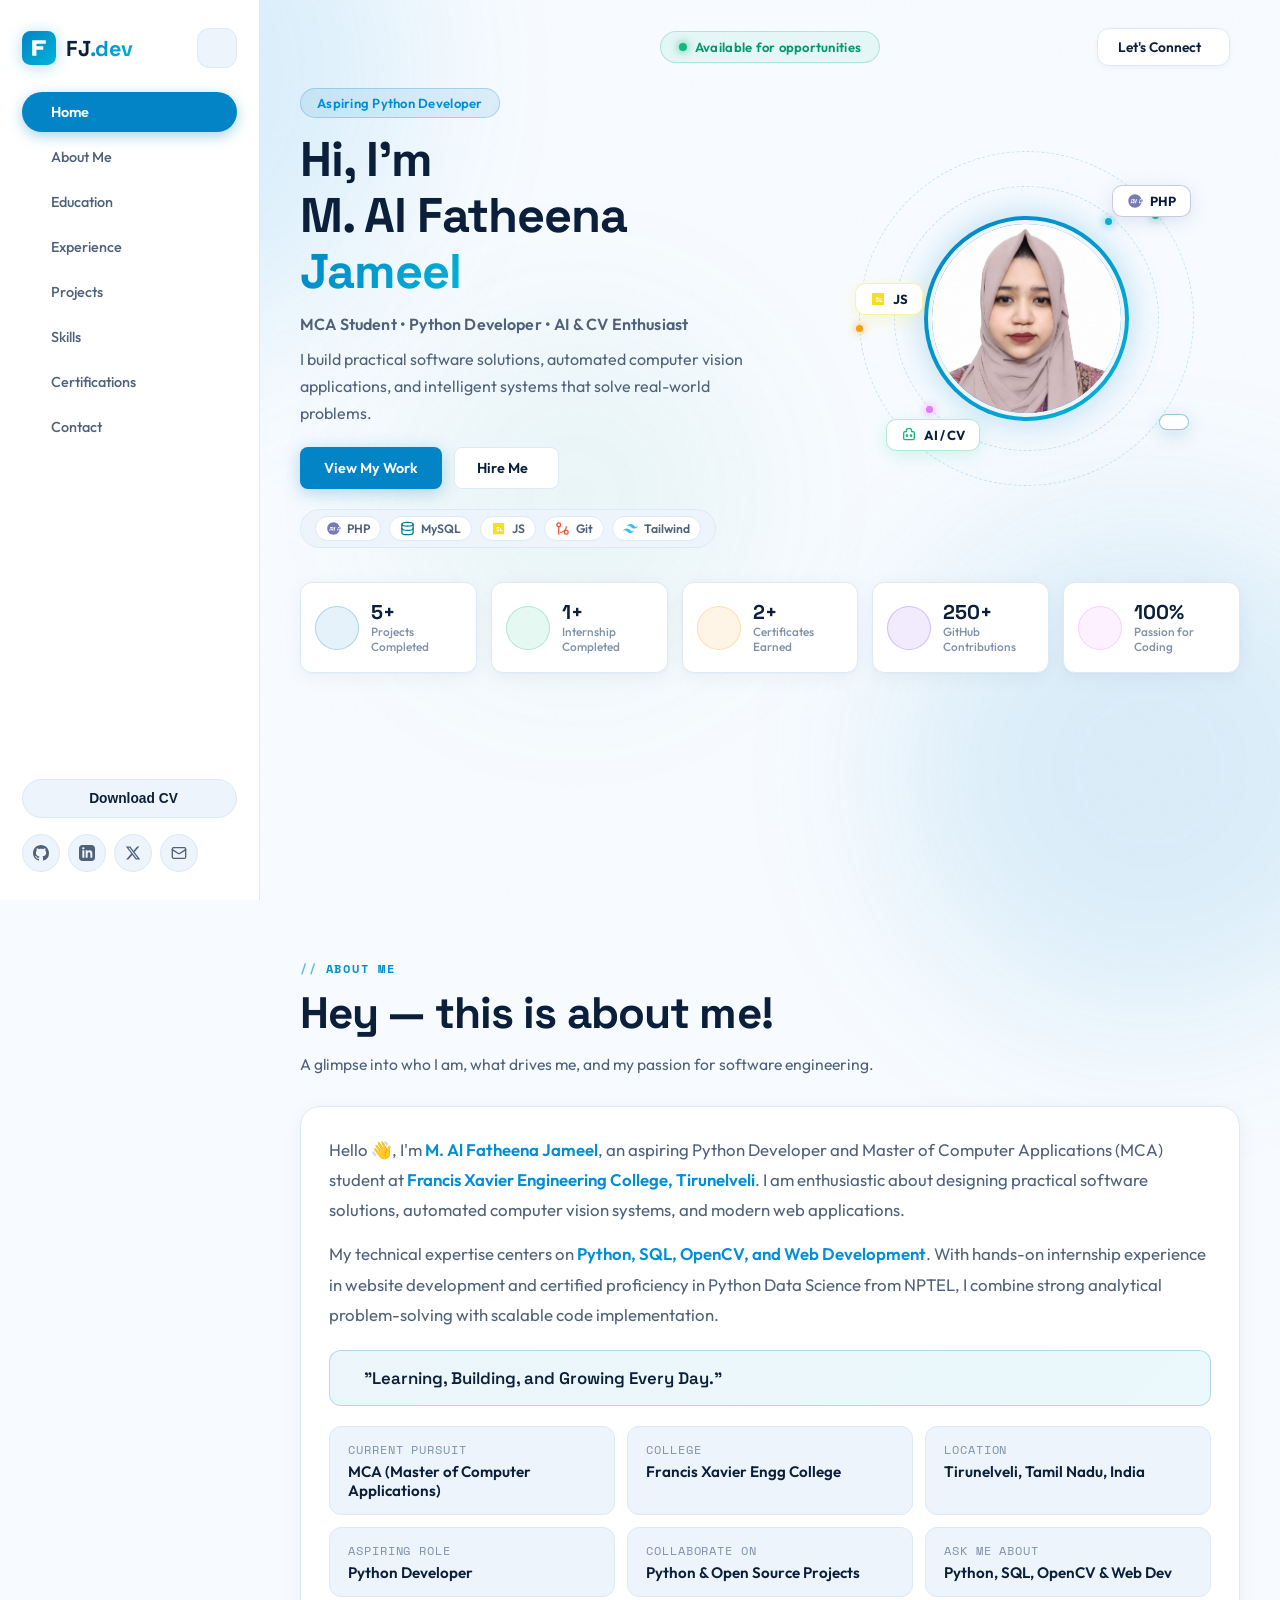
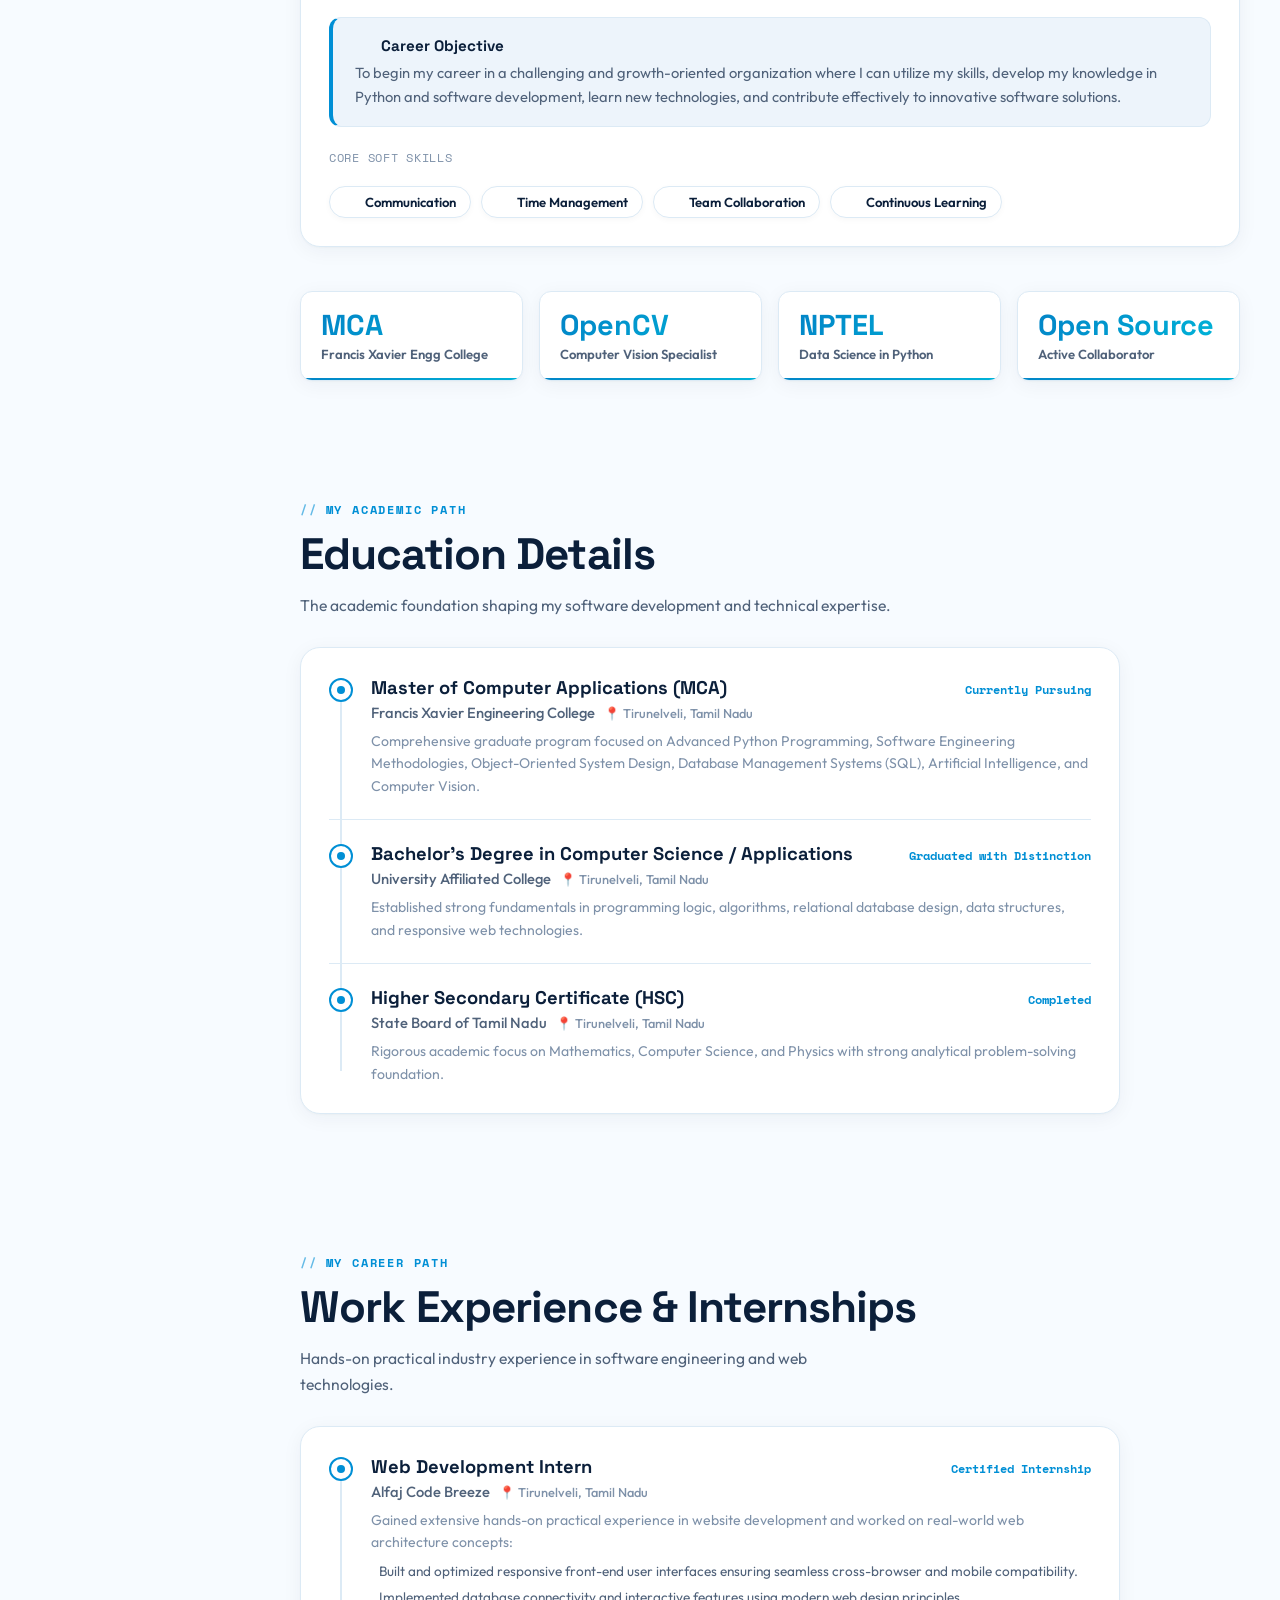
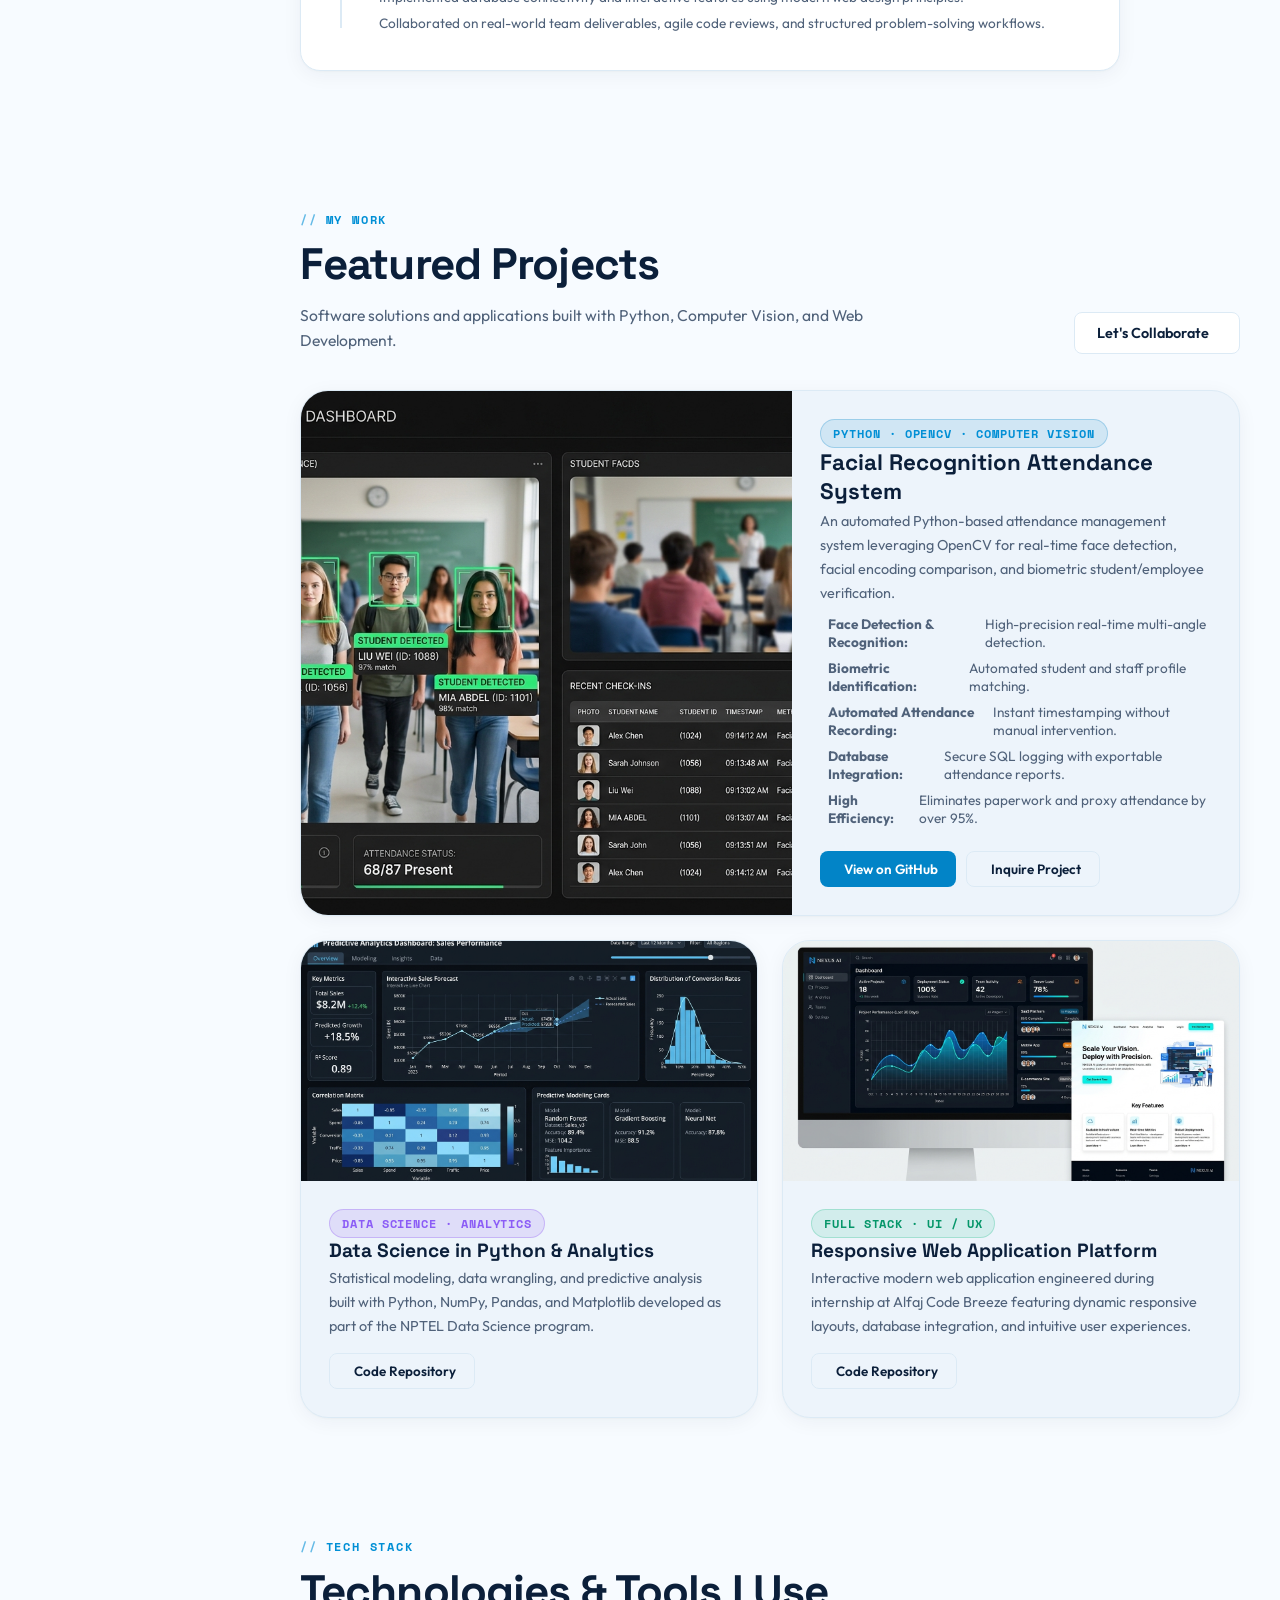
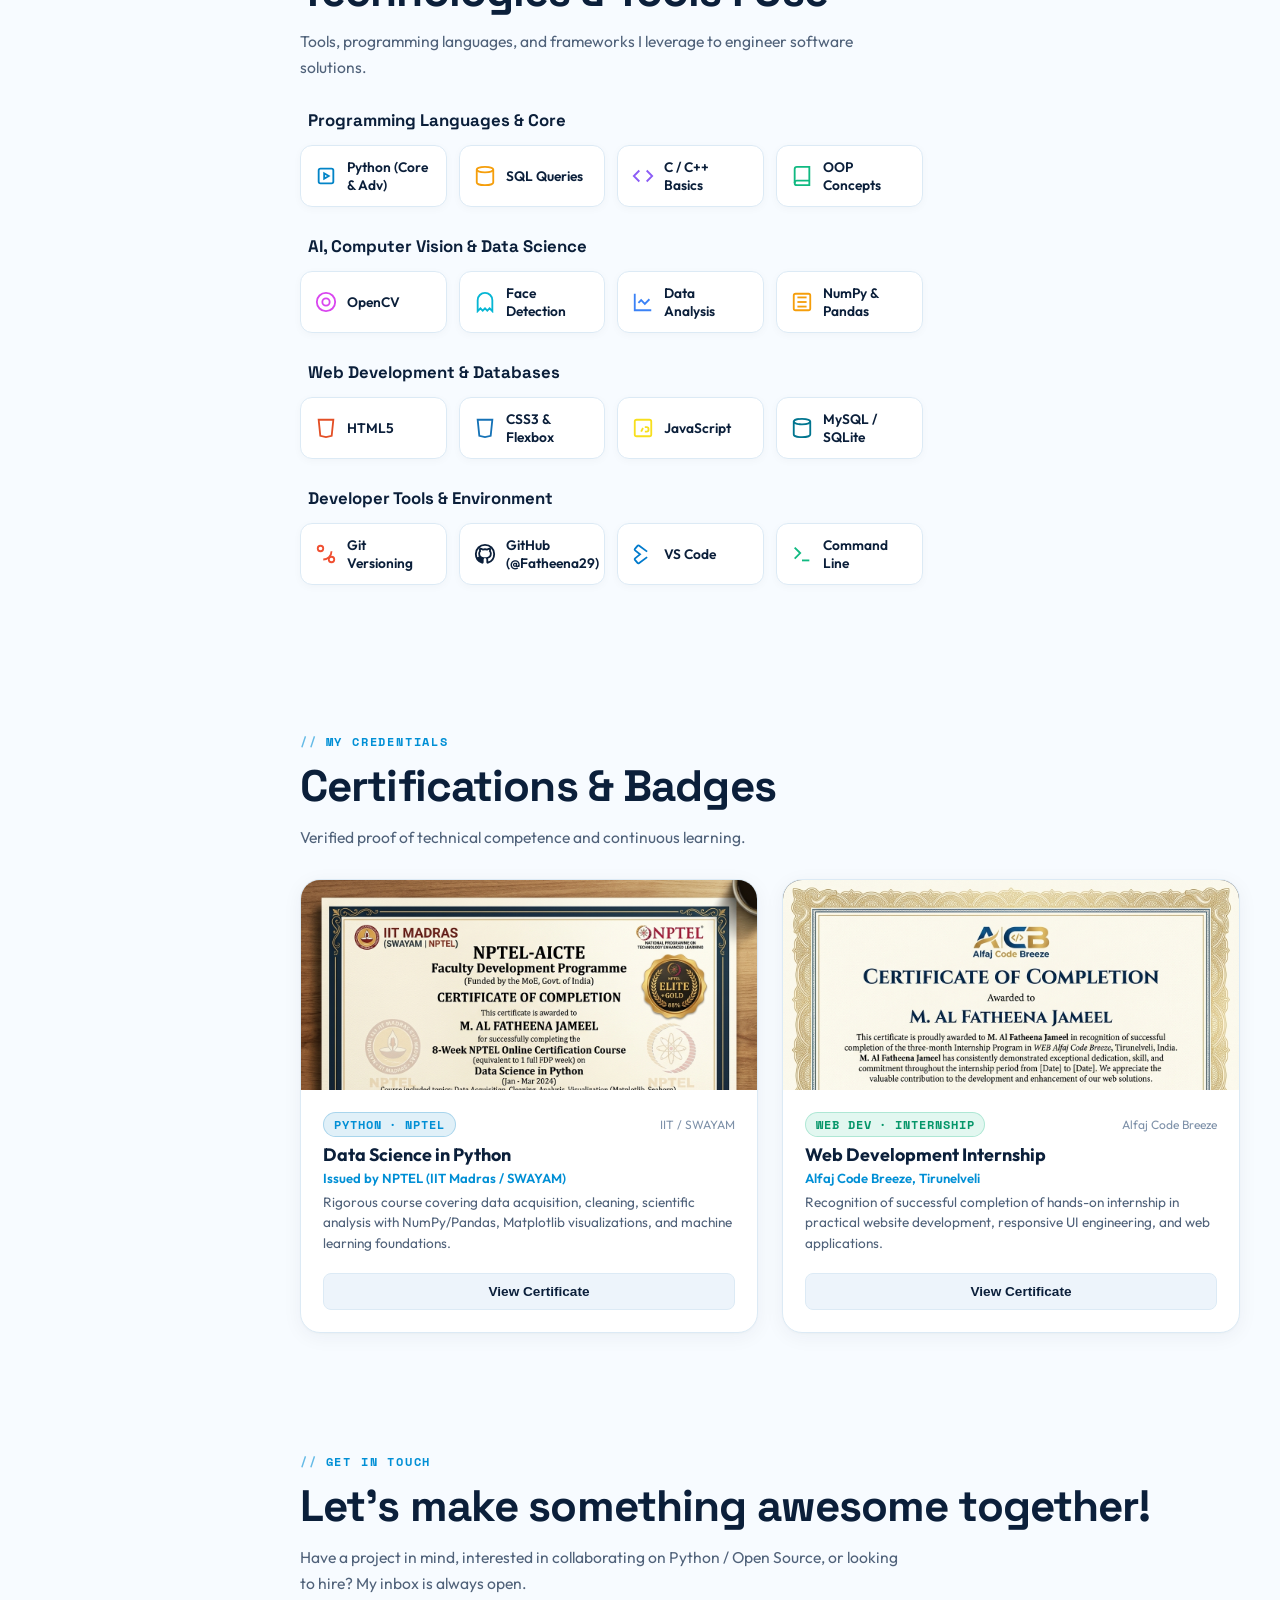
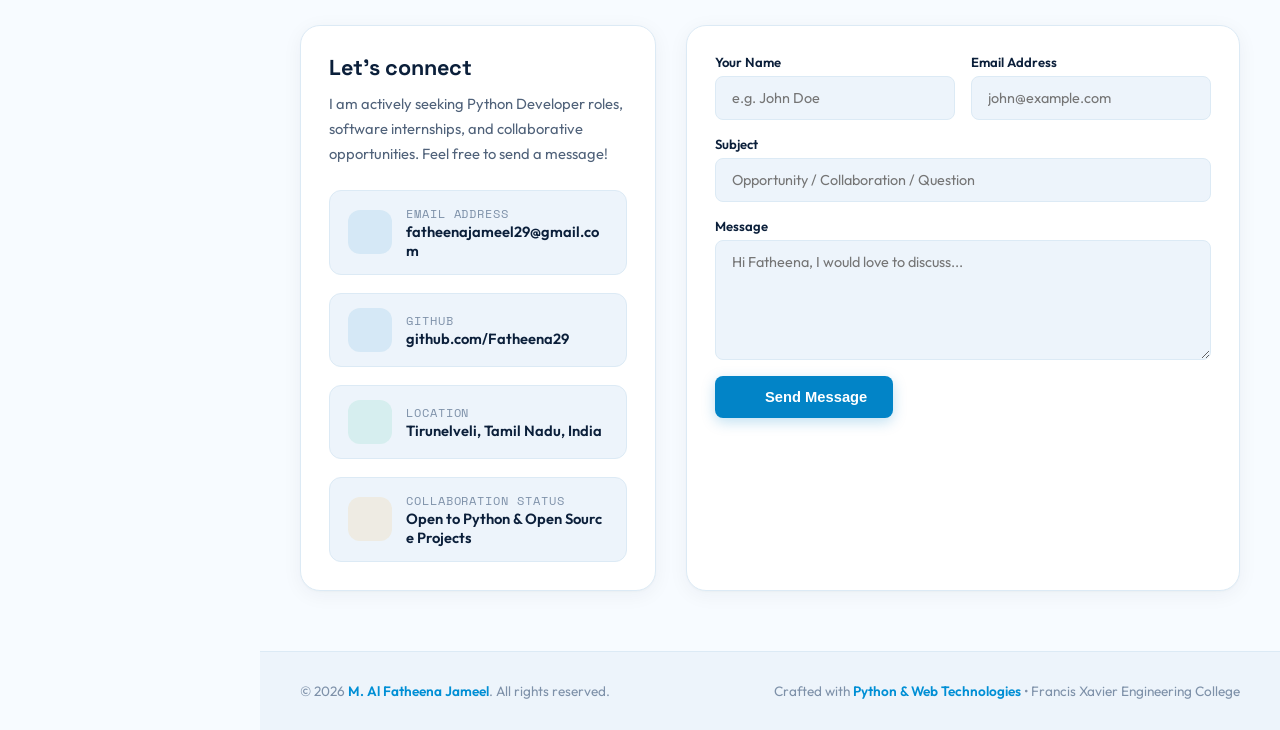
==== commit ea7b44ab: "first commit" ====
--- a/index.html
+++ b/index.html
@@ -224,22 +224,13 @@
             <!-- Tech Chips Row -->
             <div class="hero-tech-chips">
               <div class="tech-chip-small">
-                <!-- Python SVG -->
-                <svg viewBox="0 0 24 24" fill="none" stroke="currentColor" stroke-width="2" stroke-linecap="round" stroke-linejoin="round" style="color:#0284c7;">
-                  <path d="m10 15 5-3-5-3v6Z"/>
-                  <path d="M4 6a2 2 0 0 1 2-2h12a2 2 0 0 1 2 2v12a2 2 0 0 1-2 2H6a2 2 0 0 1-2-2V6Z"/>
+                <svg viewBox="0 0 24 24" fill="currentColor" style="color:#777bb4;">
+                  <path d="M12 2C6.48 2 2 6.48 2 12s4.48 10 10 10 10-4.48 10-10S17.52 2 12 2zm-5.07 13.5H5.4l1.37-6h2.16c1.37 0 2.22.75 2.02 2.01-.27 1.69-1.58 3.04-3.42 3.04h-.6l-.55 2.4-.01-.45zm2.08-3.63c.2-.9-.27-1.24-.89-1.24H7.29l-.69 3h.75c.9 0 1.44-.41 1.65-1.76zm4.57 3.63h-1.51l.69-3h-1.37l-.69 3H9.1l1.37-6h1.51l-.55 2.4h1.37l.55-2.4h1.51l-1.37 6zm5.89 0h-1.53l1.37-6h2.16c1.37 0 2.22.75 2.02 2.01-.27 1.69-1.58 3.04-3.42 3.04h-.6l-.55 2.4-.01-.45zm2.08-3.63c.2-.9-.27-1.24-.89-1.24h-.83l-.69 3h.75c.9 0 1.44-.41 1.65-1.76z"/>
                 </svg>
-                <span>Python</span>
+                <span>PHP</span>
               </div>
               <div class="tech-chip-small">
-                <svg viewBox="0 0 24 24" fill="none" stroke="currentColor" stroke-width="2" stroke-linecap="round" stroke-linejoin="round" style="color:#d946ef;">
-                  <circle cx="12" cy="12" r="10"/>
-                  <circle cx="12" cy="12" r="3"/>
-                </svg>
-                <span>OpenCV</span>
-              </div>
-              <div class="tech-chip-small">
-                <svg viewBox="0 0 24 24" fill="none" stroke="currentColor" stroke-width="2" stroke-linecap="round" stroke-linejoin="round" style="color:#f59e0b;">
+                <svg viewBox="0 0 24 24" fill="none" stroke="currentColor" stroke-width="2" stroke-linecap="round" stroke-linejoin="round" style="color:#00758f;">
                   <ellipse cx="12" cy="5" rx="9" ry="3"/>
                   <path d="M3 5V19A9 3 0 0 0 21 19V5"/>
                   <path d="M3 12A9 3 0 0 0 21 12"/>
@@ -247,27 +238,25 @@
                 <span>MySQL</span>
               </div>
               <div class="tech-chip-small">
-                <svg viewBox="0 0 24 24" fill="none" stroke="currentColor" stroke-width="2" stroke-linecap="round" stroke-linejoin="round" style="color:#10b981;">
-                  <circle cx="12" cy="12" r="10"/>
-                  <line x1="2" y1="12" x2="22" y2="12"/>
-                  <path d="M12 2a15.3 15.3 0 0 1 4 10 15.3 15.3 0 0 1-4 10 15.3 15.3 0 0 1-4-10 15.3 15.3 0 0 1 4-10z"/>
+                <svg viewBox="0 0 24 24" fill="currentColor" style="color:#f7df1e;">
+                  <path d="M3 3h18v18H3V3zm13.7 13.6c1.1 0 1.9-.6 2.3-1.4l-1.3-.8c-.3.5-.6.8-1 .8-.5 0-.8-.3-.8-.9v-3.7h-1.6v3.8c0 1.5.9 2.2 2.4 2.2zm-5.5 0c1.4 0 2.2-.7 2.2-1.9 0-1.2-.8-1.7-1.7-2.1l-.6-.3c-.5-.2-.7-.4-.7-.8 0-.4.3-.7.8-.7.5 0 .8.2 1 .7l1.3-.8c-.5-.9-1.3-1.3-2.3-1.3-1.3 0-2.2.8-2.2 1.9 0 1 .7 1.6 1.6 2l.6.3c.6.3.8.5.8.9 0 .5-.4.8-.9.8-.7 0-1.1-.4-1.3-1l-1.3.8c.4 1 1.2 1.6 2.4 1.6z"/>
                 </svg>
-                <span>Web Dev</span>
+                <span>JS</span>
               </div>
               <div class="tech-chip-small">
-                <svg viewBox="0 0 24 24" fill="none" stroke="currentColor" stroke-width="2" stroke-linecap="round" stroke-linejoin="round" style="color:#f97316;">
+                <svg viewBox="0 0 24 24" fill="none" stroke="currentColor" stroke-width="2" stroke-linecap="round" stroke-linejoin="round" style="color:#f05032;">
                   <circle cx="18" cy="18" r="3"/>
                   <circle cx="6" cy="6" r="3"/>
                   <path d="M18 9a9 9 0 0 1-9 9"/>
+                  <path d="M6 9v12"/>
                 </svg>
                 <span>Git</span>
               </div>
               <div class="tech-chip-small">
-                <svg viewBox="0 0 24 24" fill="none" stroke="currentColor" stroke-width="2" stroke-linecap="round" stroke-linejoin="round" style="color:#06b6d4;">
-                  <path d="M3 3v18h18"/>
-                  <path d="m19 9-5 5-4-4-3 3"/>
+                <svg viewBox="0 0 24 24" fill="currentColor" style="color:#38bdf8;">
+                  <path d="M12.001 4.8c-3.2 0-5.2 1.6-6 4.8 1.2-1.6 2.6-2.2 4.2-1.8.913.228 1.565.89 2.288 1.624C13.666 10.618 15.027 12 18.001 12c3.2 0 5.2-1.6 6-4.8-1.2 1.6-2.6 2.2-4.2 1.8-.913-.228-1.565-.89-2.288-1.624C16.337 6.182 14.976 4.8 12.001 4.8zm-6 7.2c-3.2 0-5.2 1.6-6 4.8 1.2-1.6 2.6-2.2 4.2-1.8.913.228 1.565.89 2.288 1.624 1.177 1.194 2.538 2.576 5.512 2.576 3.2 0 5.2-1.6 6-4.8-1.2 1.6-2.6 2.2-4.2 1.8-.913-.228-1.565-.89-2.288-1.624C10.337 13.382 8.976 12 6.001 12z"/>
                 </svg>
-                <span>Data Science</span>
+                <span>Tailwind</span>
               </div>
             </div>
           </div>
@@ -286,27 +275,21 @@
               </div>
 
               <!-- Floating Tech Badges on Orbit -->
-              <div class="orbit-badge badge-python">
-                <svg viewBox="0 0 24 24" fill="currentColor" style="color:#0284c7;">
-                  <path d="M11.9 1a6.9 6.9 0 0 0-6.9 6.9v2.1h6.9v1H5v5.8a6.9 6.9 0 0 0 6.9 6.9 6.9 6.9 0 0 0 6.9-6.9v-2.1h-6.9v-1h6.9V7.9A6.9 6.9 0 0 0 11.9 1z"/>
+              <div class="orbit-badge badge-php">
+                <svg viewBox="0 0 24 24" fill="currentColor" style="color:#777bb4;">
+                  <path d="M12 2C6.48 2 2 6.48 2 12s4.48 10 10 10 10-4.48 10-10S17.52 2 12 2zm-5.07 13.5H5.4l1.37-6h2.16c1.37 0 2.22.75 2.02 2.01-.27 1.69-1.58 3.04-3.42 3.04h-.6l-.55 2.4-.01-.45zm2.08-3.63c.2-.9-.27-1.24-.89-1.24H7.29l-.69 3h.75c.9 0 1.44-.41 1.65-1.76zm4.57 3.63h-1.51l.69-3h-1.37l-.69 3H9.1l1.37-6h1.51l-.55 2.4h1.37l.55-2.4h1.51l-1.37 6zm5.89 0h-1.53l1.37-6h2.16c1.37 0 2.22.75 2.02 2.01-.27 1.69-1.58 3.04-3.42 3.04h-.6l-.55 2.4-.01-.45zm2.08-3.63c.2-.9-.27-1.24-.89-1.24h-.83l-.69 3h.75c.9 0 1.44-.41 1.65-1.76z"/>
                 </svg>
-                <span>Python</span>
-              </div>
-
-              <div class="orbit-badge badge-opencv">
-                <svg viewBox="0 0 24 24" fill="none" stroke="currentColor" stroke-width="2" style="color:#d946ef;">
-                  <circle cx="12" cy="12" r="10"/>
-                  <circle cx="12" cy="12" r="4"/>
+                <span>PHP</span>
+              </div>
+
+              <div class="orbit-badge badge-js">
+                <svg viewBox="0 0 24 24" fill="currentColor" style="color:#f7df1e;">
+                  <path d="M3 3h18v18H3V3zm13.7 13.6c1.1 0 1.9-.6 2.3-1.4l-1.3-.8c-.3.5-.6.8-1 .8-.5 0-.8-.3-.8-.9v-3.7h-1.6v3.8c0 1.5.9 2.2 2.4 2.2zm-5.5 0c1.4 0 2.2-.7 2.2-1.9 0-1.2-.8-1.7-1.7-2.1l-.6-.3c-.5-.2-.7-.4-.7-.8 0-.4.3-.7.8-.7.5 0 .8.2 1 .7l1.3-.8c-.5-.9-1.3-1.3-2.3-1.3-1.3 0-2.2.8-2.2 1.9 0 1 .7 1.6 1.6 2l.6.3c.6.3.8.5.8.9 0 .5-.4.8-.9.8-.7 0-1.1-.4-1.3-1l-1.3.8c.4 1 1.2 1.6 2.4 1.6z"/>
                 </svg>
-                <span>OpenCV</span>
+                <span>JS</span>
               </div>
 
               <div class="orbit-badge badge-mysql">
-                <svg viewBox="0 0 24 24" fill="none" stroke="currentColor" stroke-width="2" style="color:#f59e0b;">
-                  <ellipse cx="12" cy="5" rx="9" ry="3"/>
-                  <path d="M3 5V19A9 3 0 0 0 21 19V5"/>
-                </svg>
-                <span>MySQL</span>
               </div>
 
               <div class="orbit-badge badge-ai">
--- a/style.css
+++ b/style.css
@@ -911,11 +911,11 @@
   box-shadow: 0 4px 18px rgba(232, 121, 249, 0.15);
 }
 .badge-mysql {
-  right: 15px;
-  bottom: 22%;
+  right: 12px;
+  bottom: 18%;
   animation: hover-mysql 6s ease-in-out infinite alternate;
-  border-color: rgba(245, 158, 11, 0.3);
-  box-shadow: 0 4px 18px rgba(245, 158, 11, 0.15);
+  border-color: rgba(0, 117, 143, 0.4);
+  box-shadow: 0 4px 18px rgba(0, 117, 143, 0.2);
 }
 .badge-ai {
   left: 35px;
@@ -924,6 +924,34 @@
   border-color: rgba(16, 185, 129, 0.3);
   box-shadow: 0 4px 18px rgba(16, 185, 129, 0.15);
 }
+.badge-php {
+  right: 10px;
+  top: 12%;
+  animation: hover-php 6s ease-in-out infinite alternate;
+  border-color: rgba(119, 123, 180, 0.4);
+  box-shadow: 0 4px 18px rgba(119, 123, 180, 0.2);
+}
+.badge-js {
+  left: 4px;
+  top: 40%;
+  animation: hover-js 6s ease-in-out infinite alternate;
+  border-color: rgba(247, 223, 30, 0.4);
+  box-shadow: 0 4px 18px rgba(247, 223, 30, 0.2);
+}
+.badge-git {
+  left: 22%;
+  top: 6px;
+  animation: hover-git 6s ease-in-out infinite alternate;
+  border-color: rgba(240, 80, 50, 0.4);
+  box-shadow: 0 4px 18px rgba(240, 80, 50, 0.2);
+}
+.badge-tailwind {
+  left: 20px;
+  bottom: 10%;
+  animation: hover-tailwind 6s ease-in-out infinite alternate;
+  border-color: rgba(56, 189, 248, 0.4);
+  box-shadow: 0 4px 18px rgba(56, 189, 248, 0.2);
+}
 
 @keyframes spin-clockwise {
   from { transform: rotate(0deg); }
@@ -943,11 +971,27 @@
 }
 @keyframes hover-mysql {
   0% { transform: translate(0, 0); }
-  100% { transform: translate(8px, 10px); }
+  100% { transform: translate(6px, 8px); }
 }
 @keyframes hover-ai {
   0% { transform: translate(0, 0); }
   100% { transform: translate(-6px, 8px); }
+}
+@keyframes hover-php {
+  0% { transform: translate(0, 0); }
+  100% { transform: translate(4px, -8px); }
+}
+@keyframes hover-js {
+  0% { transform: translate(0, 0); }
+  100% { transform: translate(-6px, 6px); }
+}
+@keyframes hover-git {
+  0% { transform: translate(0, 0); }
+  100% { transform: translate(0, -6px); }
+}
+@keyframes hover-tailwind {
+  0% { transform: translate(0, 0); }
+  100% { transform: translate(-4px, 6px); }
 }
 
 /* ═══════════════════════════════════════════════════════════════════
@@ -1085,6 +1129,35 @@
   }
   .orbit-track-1 { width: 230px; height: 230px; }
   .orbit-track-2 { width: 280px; height: 280px; }
+  .orbit-badge {
+    padding: 5px 9px;
+    font-size: 0.72rem;
+    gap: 5px;
+  }
+  .orbit-badge svg {
+    width: 13px;
+    height: 13px;
+  }
+  .badge-git {
+    left: 18%;
+    top: 2px;
+  }
+  .badge-php {
+    right: 2px;
+    top: 10%;
+  }
+  .badge-mysql {
+    right: 2px;
+    bottom: 16%;
+  }
+  .badge-js {
+    left: 0px;
+    top: 38%;
+  }
+  .badge-tailwind {
+    left: 10px;
+    bottom: 8%;
+  }
 }
 
 /* ═══════════════════════════════════════════════════════════════════
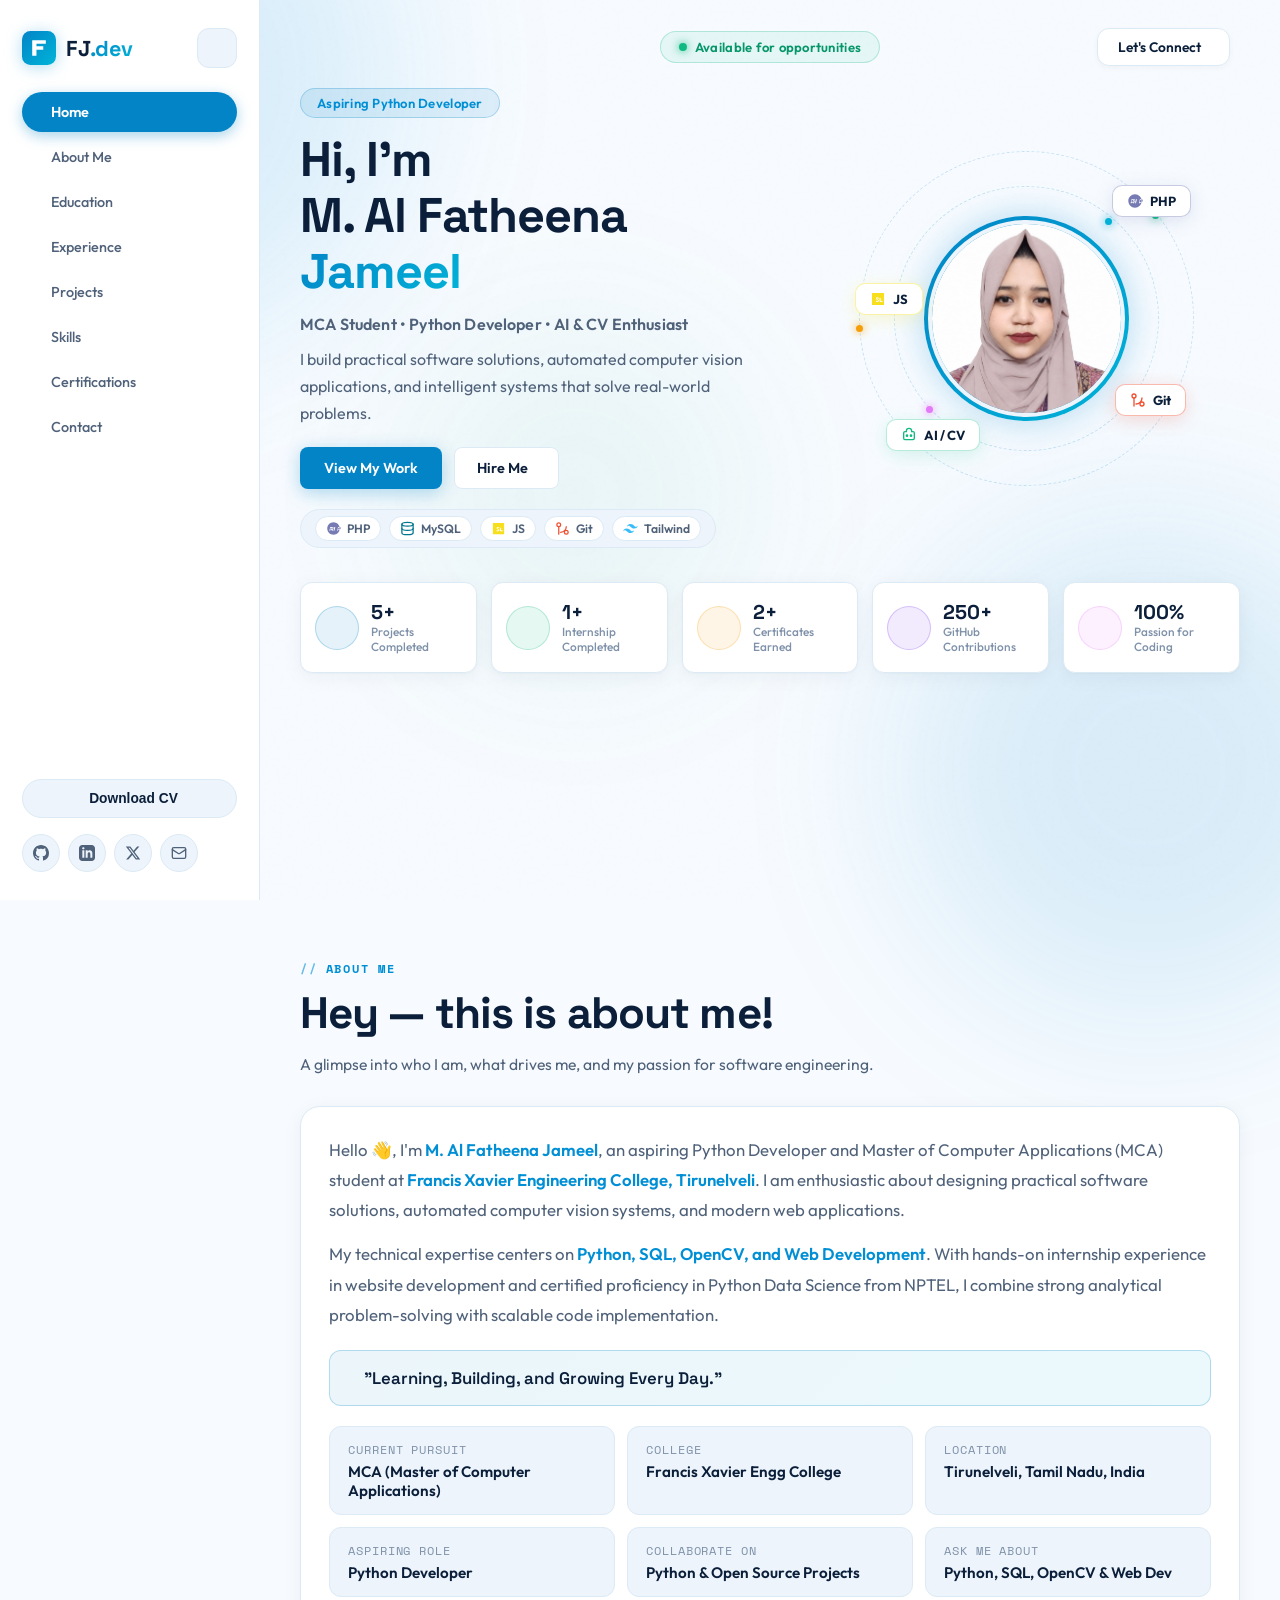
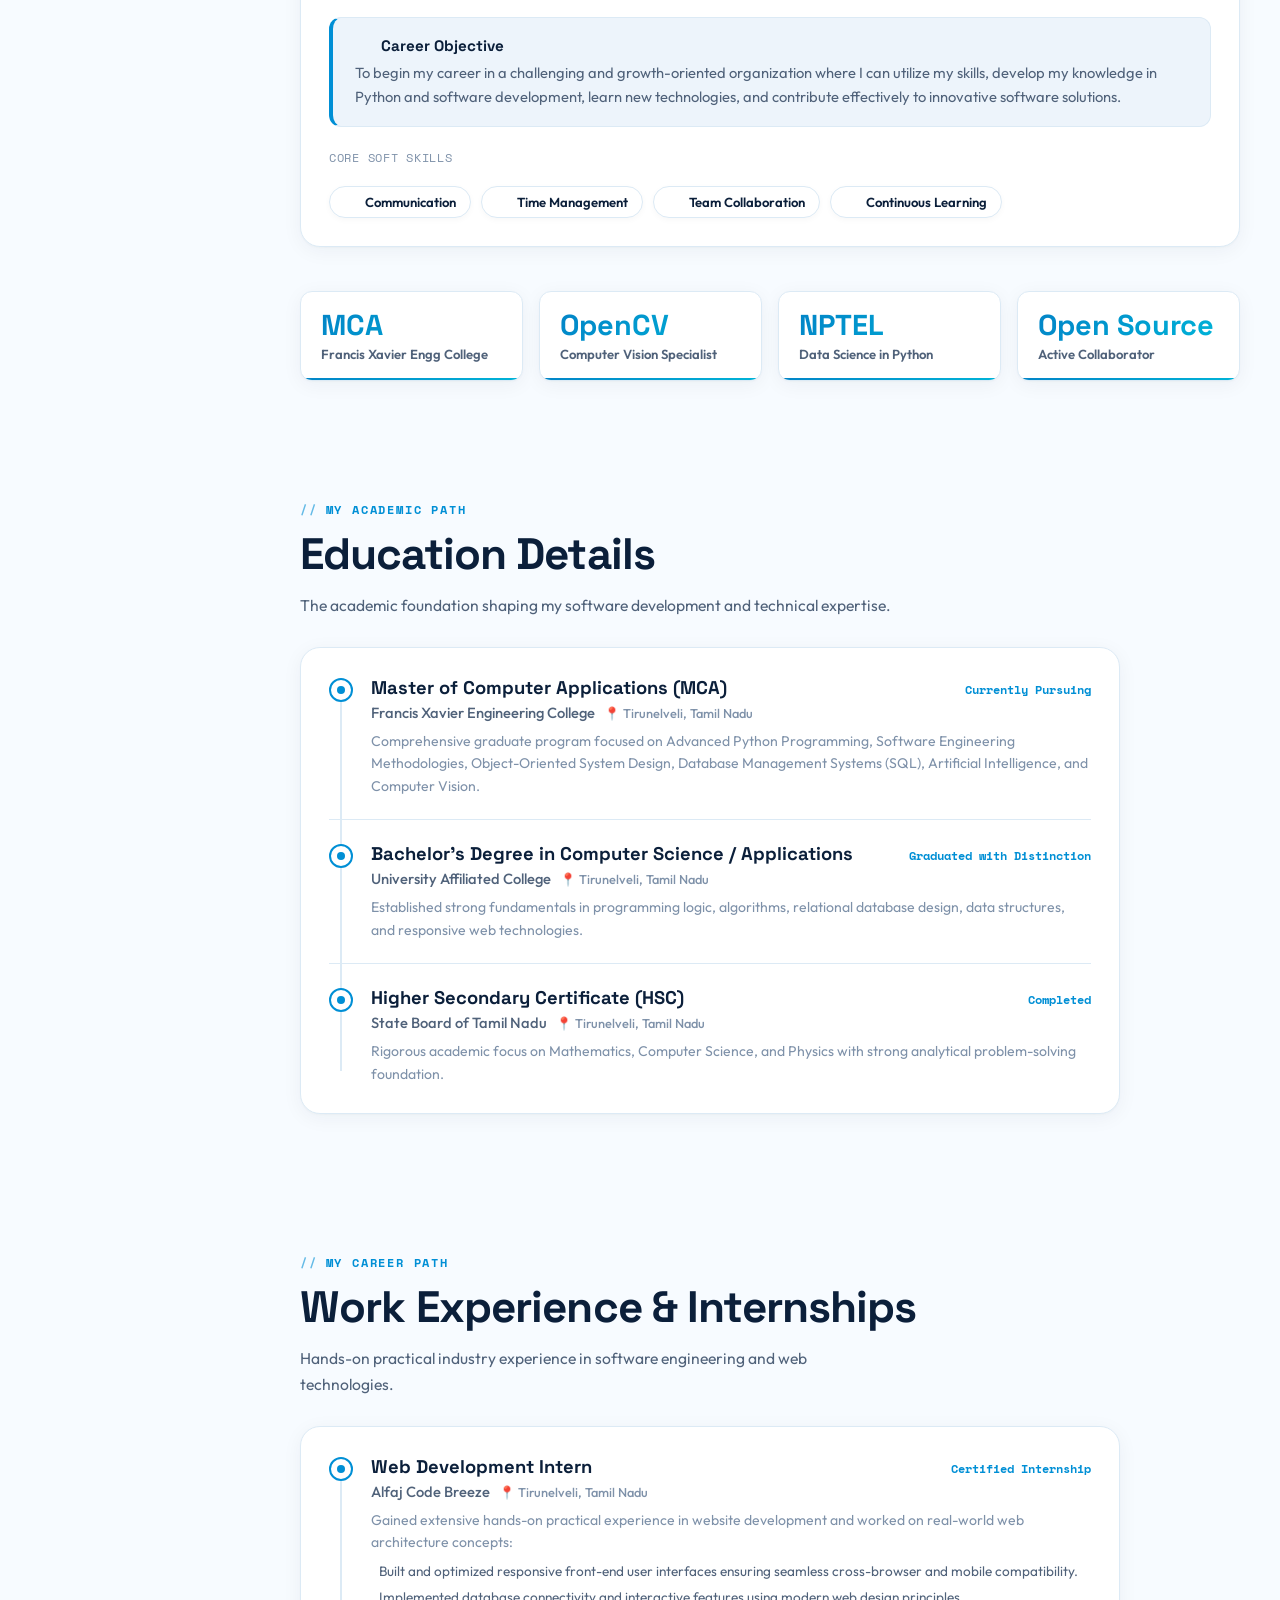
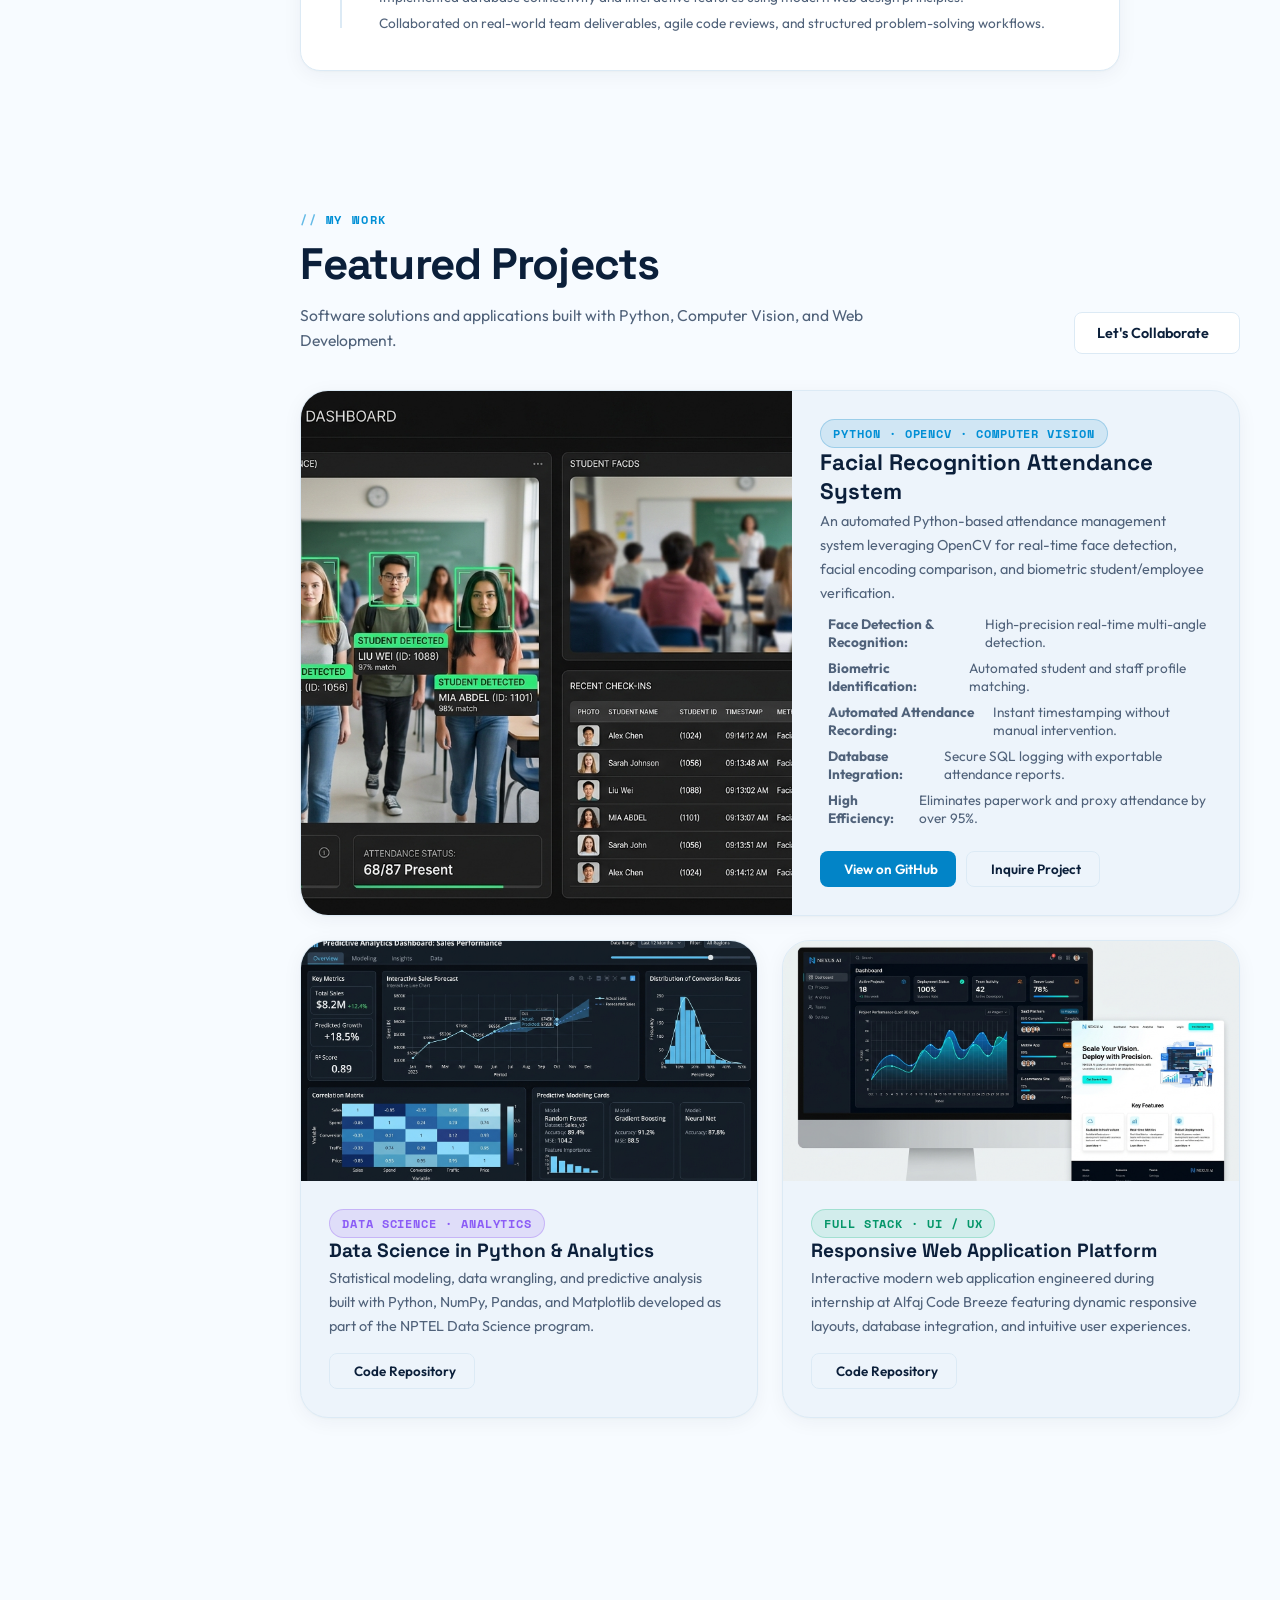
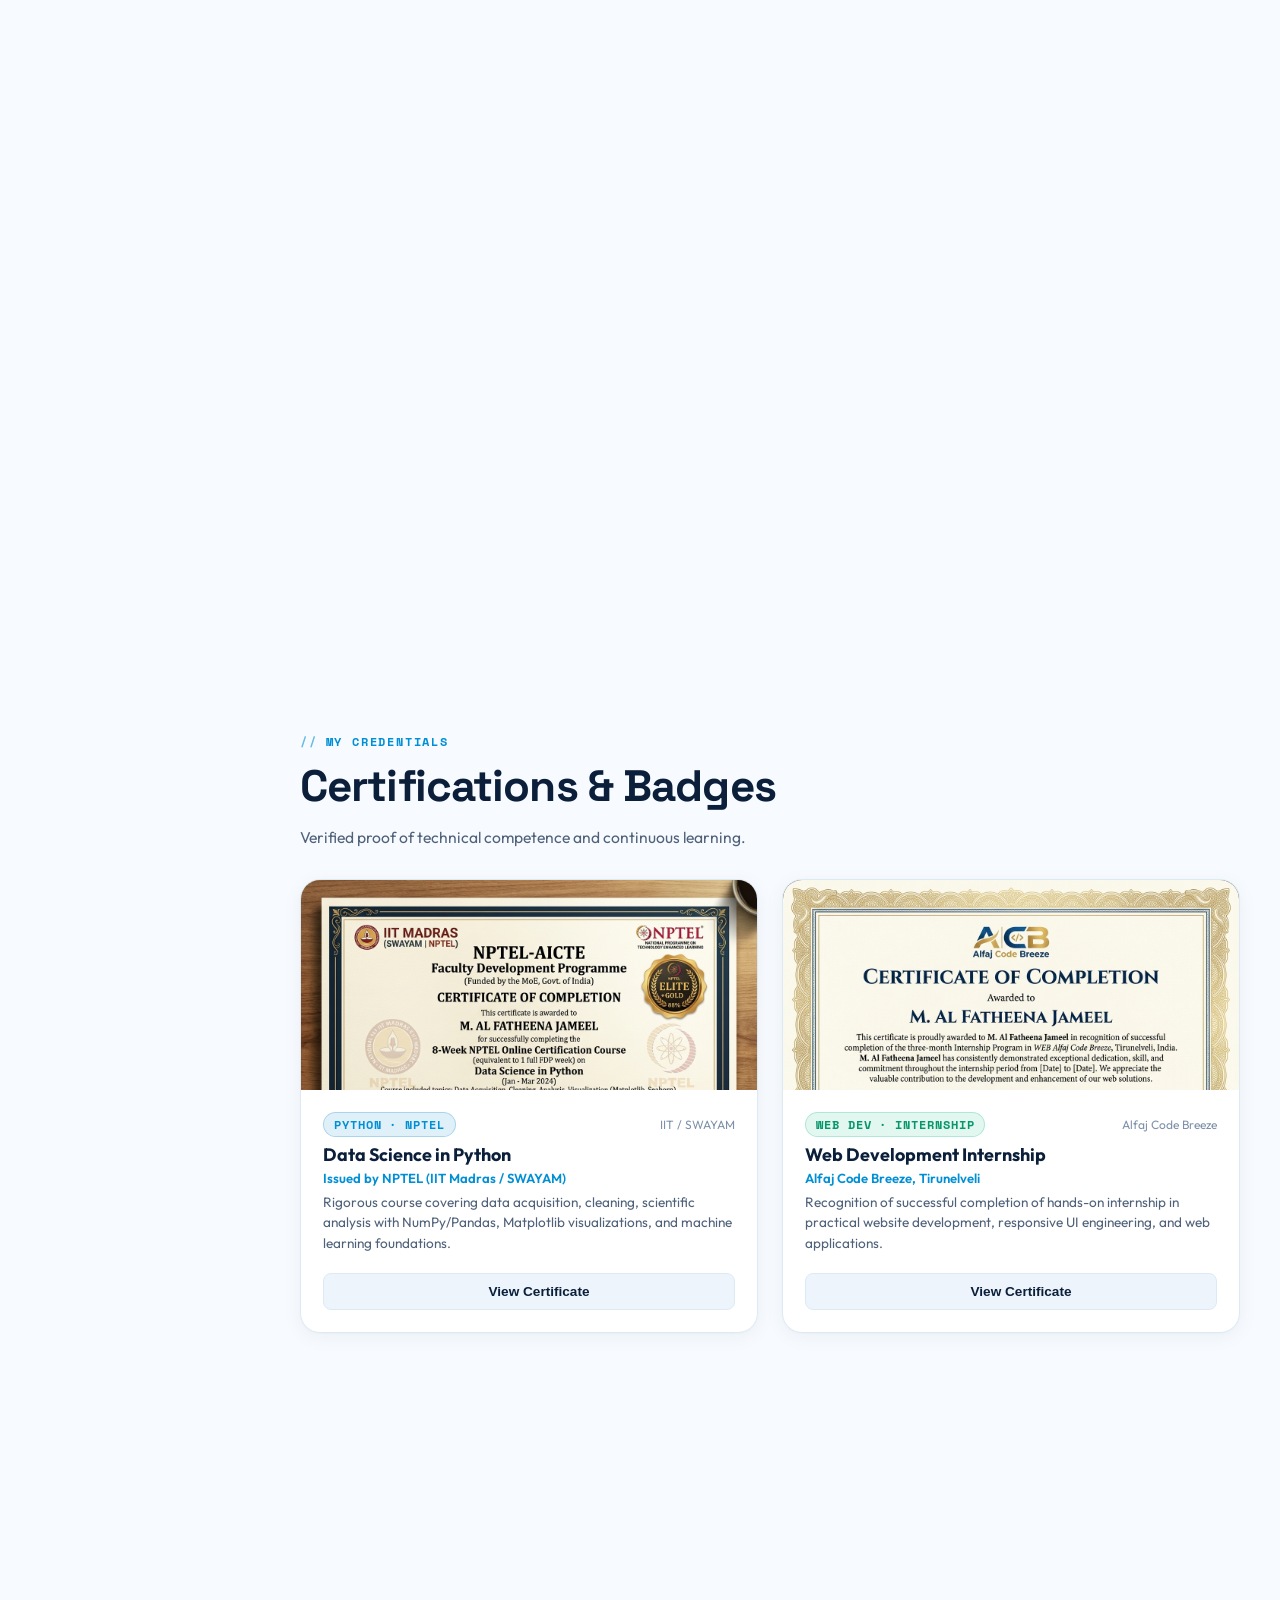
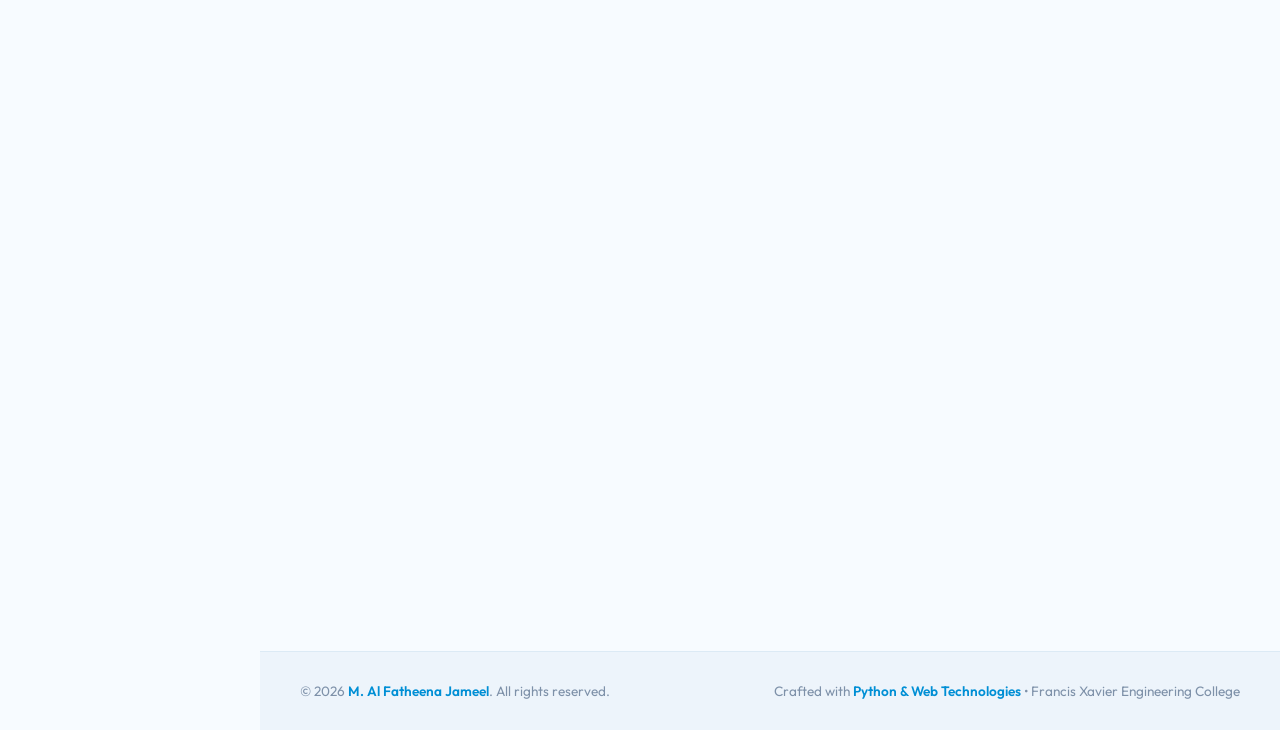
==== commit 899db9c0: "fathee" ====
--- a/index.html
+++ b/index.html
@@ -289,7 +289,14 @@
                 <span>JS</span>
               </div>
 
-              <div class="orbit-badge badge-mysql">
+              <div class="orbit-badge badge-git">
+                <svg viewBox="0 0 24 24" fill="none" stroke="currentColor" stroke-width="2" stroke-linecap="round" stroke-linejoin="round" style="color:#f05032;">
+                  <circle cx="18" cy="18" r="3"/>
+                  <circle cx="6" cy="6" r="3"/>
+                  <path d="M18 9a9 9 0 0 1-9 9"/>
+                  <path d="M6 9v12"/>
+                </svg>
+                <span>Git</span>
               </div>
 
               <div class="orbit-badge badge-ai">
--- a/style.css
+++ b/style.css
@@ -939,8 +939,8 @@
   box-shadow: 0 4px 18px rgba(247, 223, 30, 0.2);
 }
 .badge-git {
-  left: 22%;
-  top: 6px;
+  right: 15px;
+  bottom: 22%;
   animation: hover-git 6s ease-in-out infinite alternate;
   border-color: rgba(240, 80, 50, 0.4);
   box-shadow: 0 4px 18px rgba(240, 80, 50, 0.2);
@@ -1139,8 +1139,8 @@
     height: 13px;
   }
   .badge-git {
-    left: 18%;
-    top: 2px;
+    right: 2px;
+    bottom: 16%;
   }
   .badge-php {
     right: 2px;
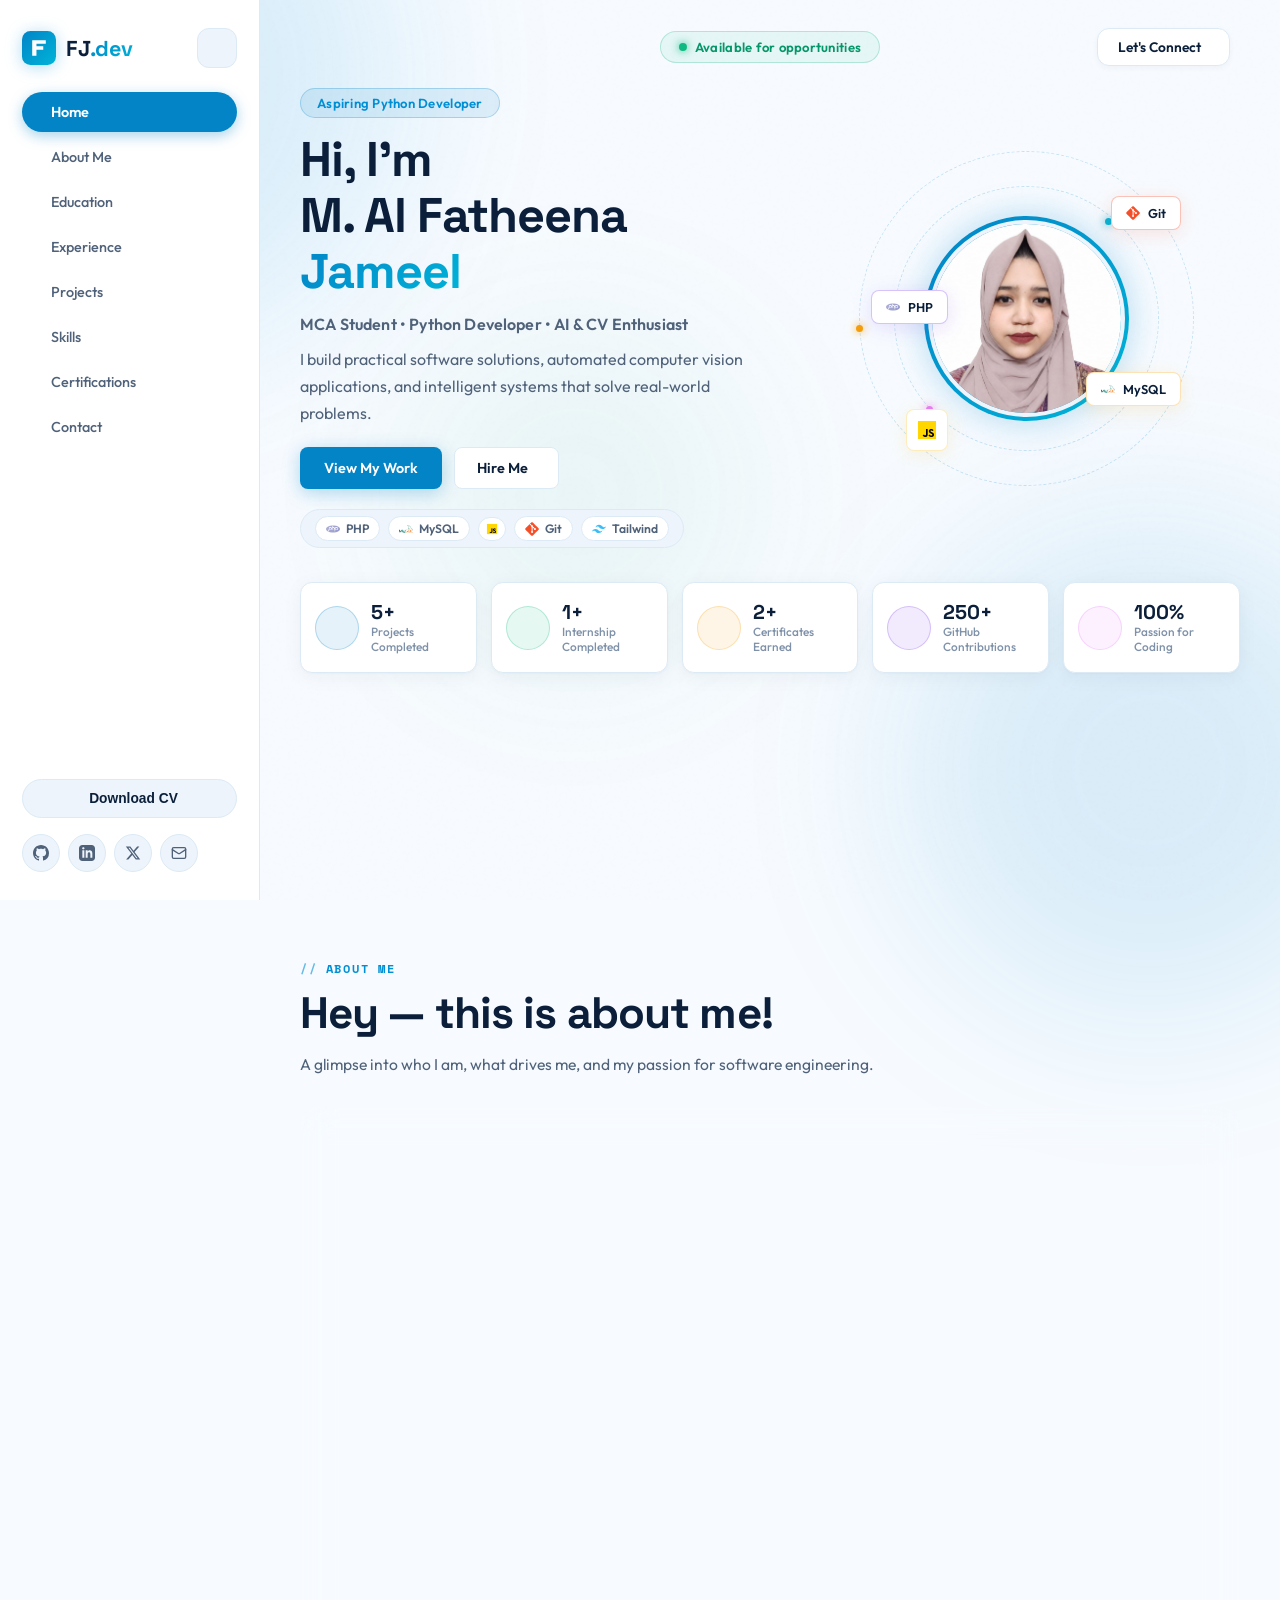
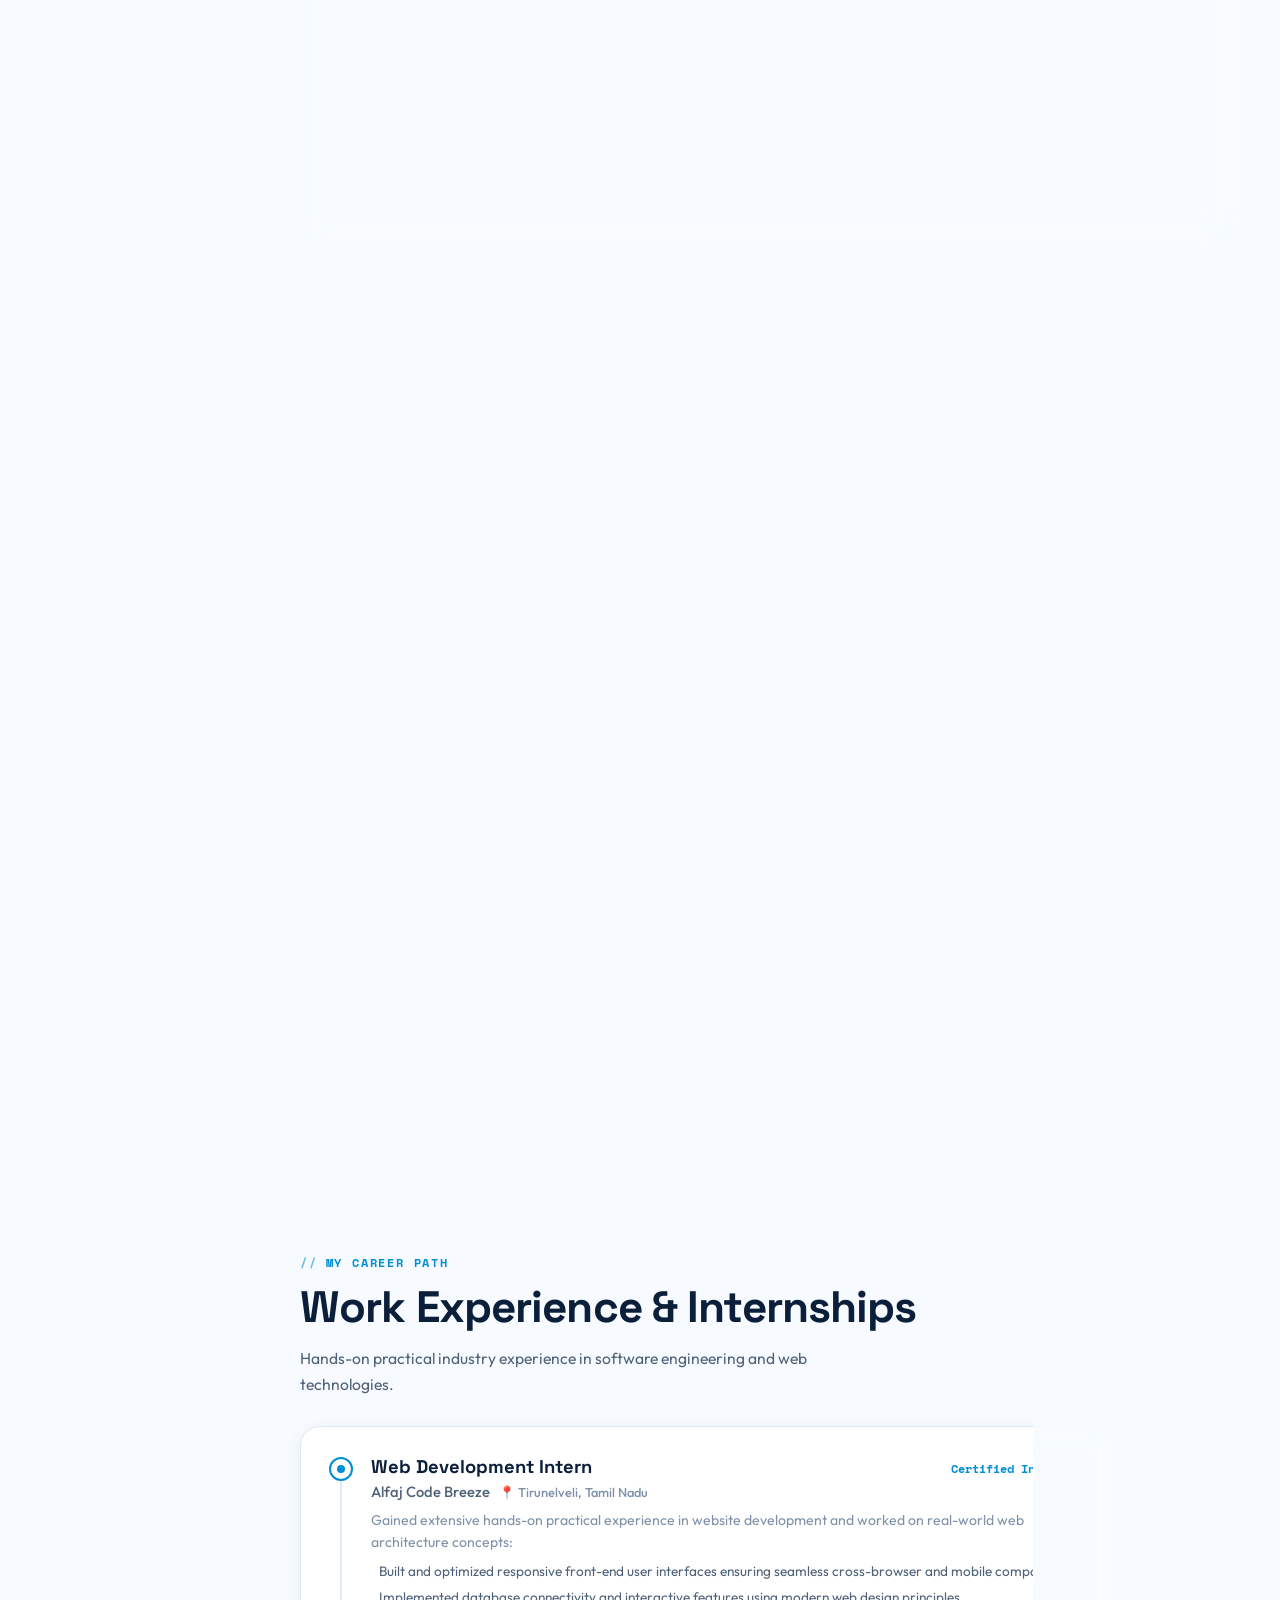
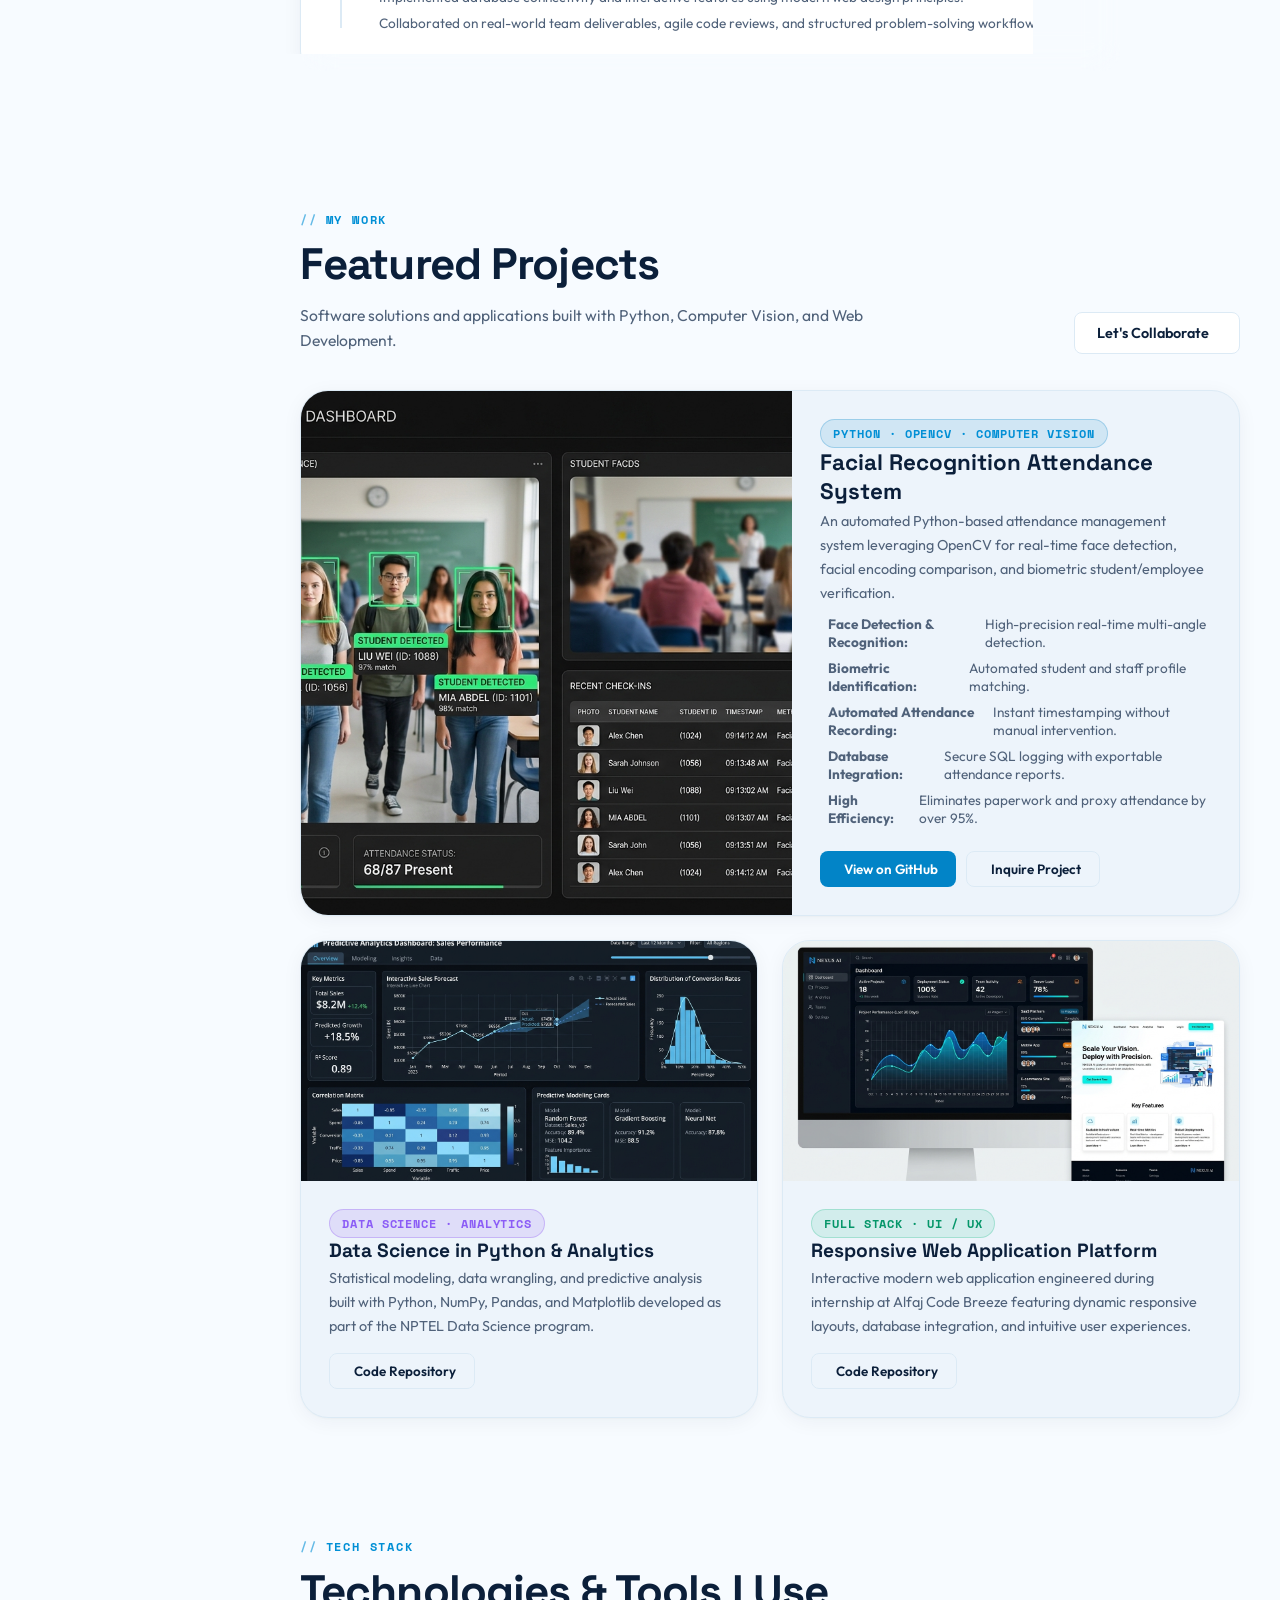
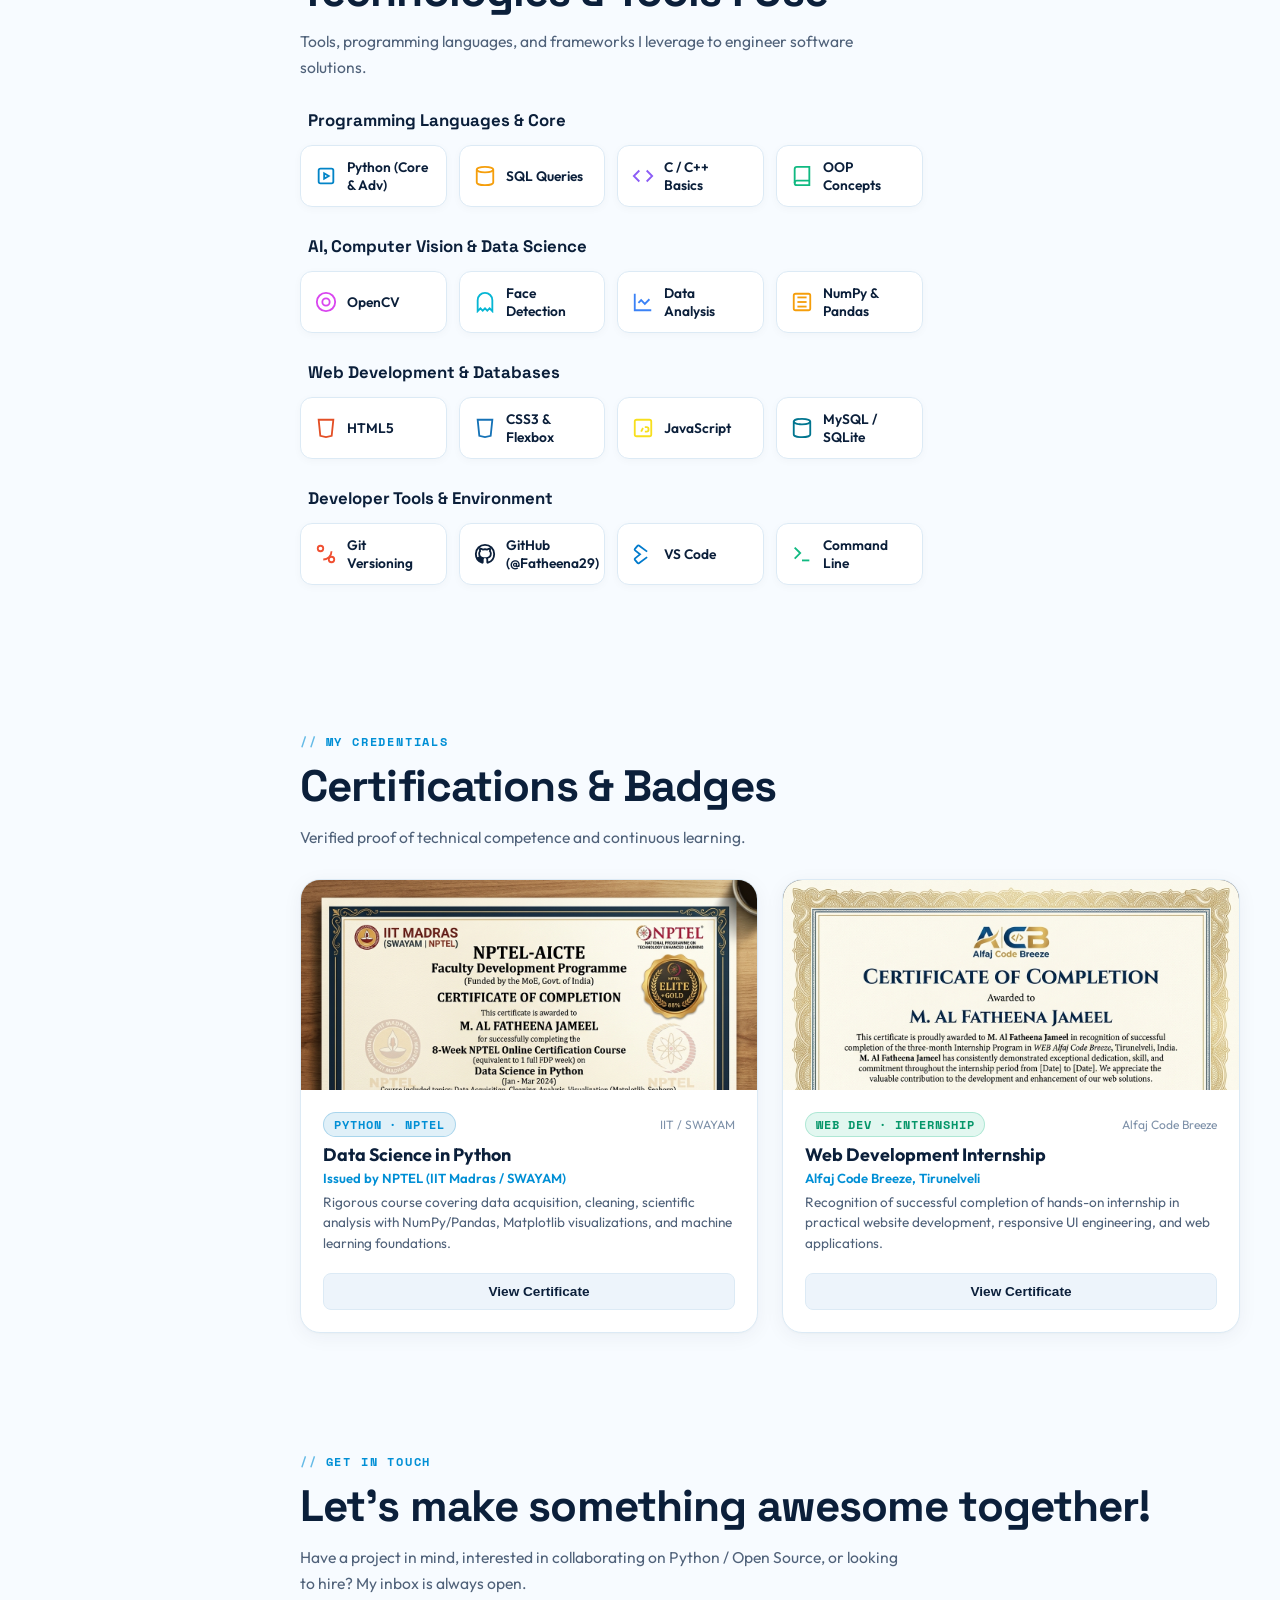
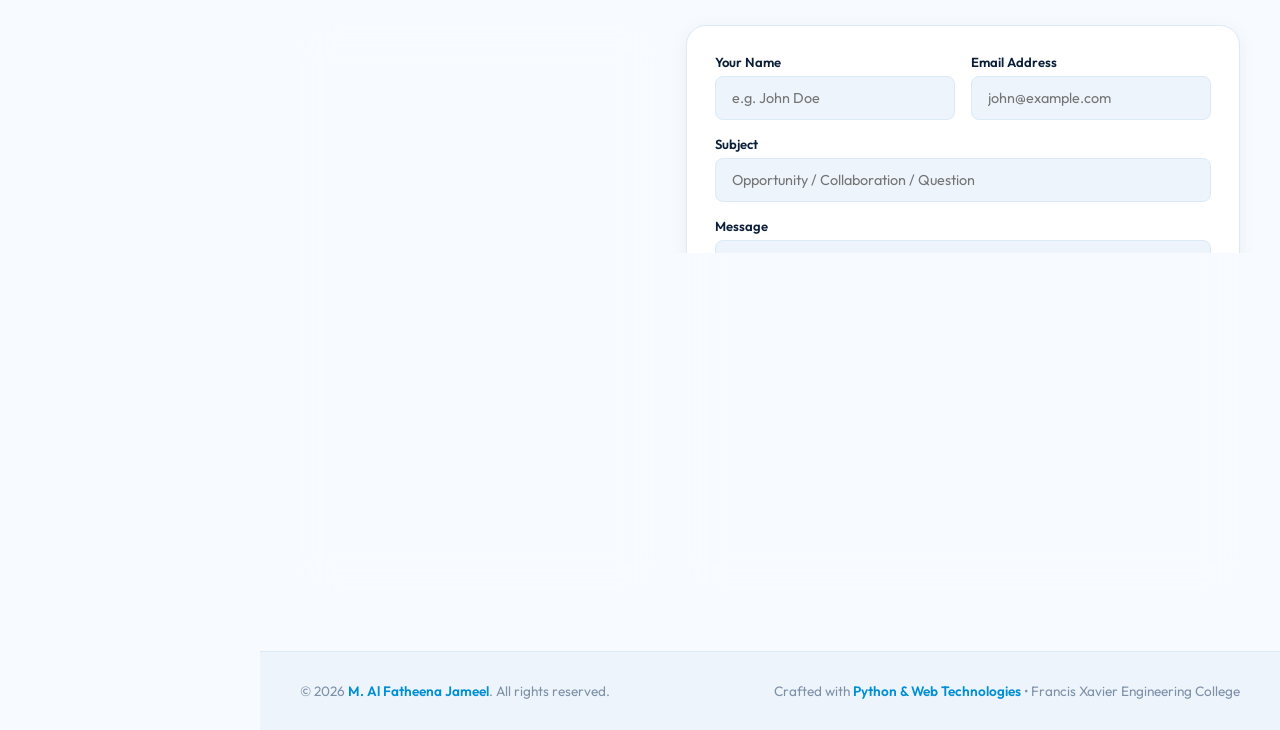
==== commit 40937c39: "Align orbital language badges and tech chips with reference theme pattern" ====
--- a/index.html
+++ b/index.html
@@ -1,4 +1,4 @@
-<!DOCTYPE html>
+﻿<!DOCTYPE html>
 <html lang="en" data-theme="light">
   <head>
     <meta charset="UTF-8" />
@@ -36,7 +36,7 @@
       })();
     </script>
 
-    <link rel="stylesheet" href="style.css" />
+    <link rel="stylesheet" href="style.css?v=2.5" />
   </head>
   <body>
     <!-- Background Ambient Orbs -->
@@ -223,38 +223,14 @@
 
             <!-- Tech Chips Row -->
             <div class="hero-tech-chips">
+              <div class="tech-chip-small"><img src="./assets/images/icons/php.png" alt="PHP"/><span>PHP</span></div>
+              <div class="tech-chip-small"><img src="./assets/images/icons/mysql.png" alt="MySQL"/><span>MySQL</span></div>
+              <div class="tech-chip-small" style="padding: 4px 6px;"><img src="./assets/images/icons/javascript.png" alt="JS" style="width: 14px; height: 14px; border-radius: 2px;"/></div>
+              <div class="tech-chip-small"><img src="./assets/images/icons/git.png" alt="Git"/><span>Git</span></div>
               <div class="tech-chip-small">
-                <svg viewBox="0 0 24 24" fill="currentColor" style="color:#777bb4;">
-                  <path d="M12 2C6.48 2 2 6.48 2 12s4.48 10 10 10 10-4.48 10-10S17.52 2 12 2zm-5.07 13.5H5.4l1.37-6h2.16c1.37 0 2.22.75 2.02 2.01-.27 1.69-1.58 3.04-3.42 3.04h-.6l-.55 2.4-.01-.45zm2.08-3.63c.2-.9-.27-1.24-.89-1.24H7.29l-.69 3h.75c.9 0 1.44-.41 1.65-1.76zm4.57 3.63h-1.51l.69-3h-1.37l-.69 3H9.1l1.37-6h1.51l-.55 2.4h1.37l.55-2.4h1.51l-1.37 6zm5.89 0h-1.53l1.37-6h2.16c1.37 0 2.22.75 2.02 2.01-.27 1.69-1.58 3.04-3.42 3.04h-.6l-.55 2.4-.01-.45zm2.08-3.63c.2-.9-.27-1.24-.89-1.24h-.83l-.69 3h.75c.9 0 1.44-.41 1.65-1.76z"/>
-                </svg>
-                <span>PHP</span>
-              </div>
-              <div class="tech-chip-small">
-                <svg viewBox="0 0 24 24" fill="none" stroke="currentColor" stroke-width="2" stroke-linecap="round" stroke-linejoin="round" style="color:#00758f;">
-                  <ellipse cx="12" cy="5" rx="9" ry="3"/>
-                  <path d="M3 5V19A9 3 0 0 0 21 19V5"/>
-                  <path d="M3 12A9 3 0 0 0 21 12"/>
-                </svg>
-                <span>MySQL</span>
-              </div>
-              <div class="tech-chip-small">
-                <svg viewBox="0 0 24 24" fill="currentColor" style="color:#f7df1e;">
-                  <path d="M3 3h18v18H3V3zm13.7 13.6c1.1 0 1.9-.6 2.3-1.4l-1.3-.8c-.3.5-.6.8-1 .8-.5 0-.8-.3-.8-.9v-3.7h-1.6v3.8c0 1.5.9 2.2 2.4 2.2zm-5.5 0c1.4 0 2.2-.7 2.2-1.9 0-1.2-.8-1.7-1.7-2.1l-.6-.3c-.5-.2-.7-.4-.7-.8 0-.4.3-.7.8-.7.5 0 .8.2 1 .7l1.3-.8c-.5-.9-1.3-1.3-2.3-1.3-1.3 0-2.2.8-2.2 1.9 0 1 .7 1.6 1.6 2l.6.3c.6.3.8.5.8.9 0 .5-.4.8-.9.8-.7 0-1.1-.4-1.3-1l-1.3.8c.4 1 1.2 1.6 2.4 1.6z"/>
-                </svg>
-                <span>JS</span>
-              </div>
-              <div class="tech-chip-small">
-                <svg viewBox="0 0 24 24" fill="none" stroke="currentColor" stroke-width="2" stroke-linecap="round" stroke-linejoin="round" style="color:#f05032;">
-                  <circle cx="18" cy="18" r="3"/>
-                  <circle cx="6" cy="6" r="3"/>
-                  <path d="M18 9a9 9 0 0 1-9 9"/>
-                  <path d="M6 9v12"/>
-                </svg>
-                <span>Git</span>
-              </div>
-              <div class="tech-chip-small">
-                <svg viewBox="0 0 24 24" fill="currentColor" style="color:#38bdf8;">
-                  <path d="M12.001 4.8c-3.2 0-5.2 1.6-6 4.8 1.2-1.6 2.6-2.2 4.2-1.8.913.228 1.565.89 2.288 1.624C13.666 10.618 15.027 12 18.001 12c3.2 0 5.2-1.6 6-4.8-1.2 1.6-2.6 2.2-4.2 1.8-.913-.228-1.565-.89-2.288-1.624C16.337 6.182 14.976 4.8 12.001 4.8zm-6 7.2c-3.2 0-5.2 1.6-6 4.8 1.2-1.6 2.6-2.2 4.2-1.8.913.228 1.565.89 2.288 1.624 1.177 1.194 2.538 2.576 5.512 2.576 3.2 0 5.2-1.6 6-4.8-1.2 1.6-2.6 2.2-4.2 1.8-.913-.228-1.565-.89-2.288-1.624C10.337 13.382 8.976 12 6.001 12z"/>
+                <!-- Inline Tailwind SVG Logo -->
+                <svg viewBox="0 0 24 24" fill="none" xmlns="http://www.w3.org/2000/svg" style="width:14px; height:14px;">
+                  <path d="M12.001 4.8c-3.2 0-5.2 1.6-6 4.8 1.2-1.6 2.6-2.2 4.2-1.8.913.228 1.565.89 2.288 1.624C13.666 10.618 15.027 12 18.001 12c3.2 0 5.2-1.6 6-4.8-1.2 1.6-2.6 2.2-4.2 1.8-.913-.228-1.565-.89-2.288-1.624C16.335 6.182 14.974 4.8 12.001 4.8zm-6 7.2c-3.2 0-5.2 1.6-6 4.8 1.2-1.6 2.6-2.2 4.2-1.8.913.228 1.565.89 2.288 1.624.977.994 2.338 2.38 5.312 2.38 3.2 0 5.2-1.6 6-4.8-1.2 1.6-2.6 2.2-4.2 1.8-.913-.228-1.565-.89-2.288-1.624C10.335 13.382 8.974 12 6.001 12z" fill="#38BDF8"/>
                 </svg>
                 <span>Tailwind</span>
               </div>
@@ -274,38 +250,21 @@
                 <div class="orbit-dot"></div>
               </div>
 
-              <!-- Floating Tech Badges on Orbit -->
+              <!-- Floating tech badges -->
+              <div class="orbit-badge badge-git">
+                <img src="./assets/images/icons/git.png" alt="Git"/>
+                <span>Git</span>
+              </div>
               <div class="orbit-badge badge-php">
-                <svg viewBox="0 0 24 24" fill="currentColor" style="color:#777bb4;">
-                  <path d="M12 2C6.48 2 2 6.48 2 12s4.48 10 10 10 10-4.48 10-10S17.52 2 12 2zm-5.07 13.5H5.4l1.37-6h2.16c1.37 0 2.22.75 2.02 2.01-.27 1.69-1.58 3.04-3.42 3.04h-.6l-.55 2.4-.01-.45zm2.08-3.63c.2-.9-.27-1.24-.89-1.24H7.29l-.69 3h.75c.9 0 1.44-.41 1.65-1.76zm4.57 3.63h-1.51l.69-3h-1.37l-.69 3H9.1l1.37-6h1.51l-.55 2.4h1.37l.55-2.4h1.51l-1.37 6zm5.89 0h-1.53l1.37-6h2.16c1.37 0 2.22.75 2.02 2.01-.27 1.69-1.58 3.04-3.42 3.04h-.6l-.55 2.4-.01-.45zm2.08-3.63c.2-.9-.27-1.24-.89-1.24h-.83l-.69 3h.75c.9 0 1.44-.41 1.65-1.76z"/>
-                </svg>
+                <img src="./assets/images/icons/php.png" alt="PHP"/>
                 <span>PHP</span>
               </div>
-
+              <div class="orbit-badge badge-mysql">
+                <img src="./assets/images/icons/mysql.png" alt="MySQL"/>
+                <span>MySQL</span>
+              </div>
               <div class="orbit-badge badge-js">
-                <svg viewBox="0 0 24 24" fill="currentColor" style="color:#f7df1e;">
-                  <path d="M3 3h18v18H3V3zm13.7 13.6c1.1 0 1.9-.6 2.3-1.4l-1.3-.8c-.3.5-.6.8-1 .8-.5 0-.8-.3-.8-.9v-3.7h-1.6v3.8c0 1.5.9 2.2 2.4 2.2zm-5.5 0c1.4 0 2.2-.7 2.2-1.9 0-1.2-.8-1.7-1.7-2.1l-.6-.3c-.5-.2-.7-.4-.7-.8 0-.4.3-.7.8-.7.5 0 .8.2 1 .7l1.3-.8c-.5-.9-1.3-1.3-2.3-1.3-1.3 0-2.2.8-2.2 1.9 0 1 .7 1.6 1.6 2l.6.3c.6.3.8.5.8.9 0 .5-.4.8-.9.8-.7 0-1.1-.4-1.3-1l-1.3.8c.4 1 1.2 1.6 2.4 1.6z"/>
-                </svg>
-                <span>JS</span>
-              </div>
-
-              <div class="orbit-badge badge-git">
-                <svg viewBox="0 0 24 24" fill="none" stroke="currentColor" stroke-width="2" stroke-linecap="round" stroke-linejoin="round" style="color:#f05032;">
-                  <circle cx="18" cy="18" r="3"/>
-                  <circle cx="6" cy="6" r="3"/>
-                  <path d="M18 9a9 9 0 0 1-9 9"/>
-                  <path d="M6 9v12"/>
-                </svg>
-                <span>Git</span>
-              </div>
-
-              <div class="orbit-badge badge-ai">
-                <svg viewBox="0 0 24 24" fill="none" stroke="currentColor" stroke-width="2" style="color:#10b981;">
-                  <path d="M12 2a4 4 0 0 0-4 4v1H6a2 2 0 0 0-2 2v8a2 2 0 0 0 2 2h12a2 2 0 0 0 2-2V9a2 2 0 0 0-2-2h-2V6a4 4 0 0 0-4-4z"/>
-                  <circle cx="9" cy="13" r="1"/>
-                  <circle cx="15" cy="13" r="1"/>
-                </svg>
-                <span>AI / CV</span>
+                <img src="./assets/images/icons/javascript.png" alt="JS"/>
               </div>
 
               <!-- Center Avatar Profile Ring -->
--- a/style.css
+++ b/style.css
@@ -765,6 +765,11 @@
   width: 15px;
   height: 15px;
 }
+.tech-chip-small img {
+  width: 14px;
+  height: 14px;
+  object-fit: contain;
+}
 
 /* ═══════════════════════════════════════════════════════════════════
    ORBITAL AVATAR VISUAL (Matches Reference)
@@ -873,13 +878,13 @@
   position: absolute;
   display: flex;
   align-items: center;
-  gap: 7px;
-  padding: 7px 14px;
+  gap: 8px;
+  padding: 8px 14px;
   background: var(--orbit-badge-bg);
   border: 1px solid var(--orbit-badge-border);
-  border-radius: 10px;
-  font-size: 0.82rem;
-  font-weight: 700;
+  border-radius: 8px;
+  font-size: 0.8rem;
+  font-weight: 600;
   color: var(--text-primary);
   box-shadow: var(--shadow-card);
   backdrop-filter: blur(12px);
@@ -888,69 +893,54 @@
   transition: var(--transition);
 }
 .orbit-badge:hover {
-  transform: scale(1.06);
+  background: var(--bg-card-hover);
   border-color: var(--accent-cyan);
+  transform: scale(1.05);
+}
+.orbit-badge img {
+  width: 14px;
+  height: 14px;
+  object-fit: contain;
 }
 .orbit-badge svg {
-  width: 16px;
-  height: 16px;
-}
-
-.badge-python {
-  right: 15px;
-  top: 12%;
-  animation: hover-python 6s ease-in-out infinite alternate;
-  border-color: rgba(2, 132, 199, 0.3);
-  box-shadow: 0 4px 18px rgba(2, 132, 199, 0.15);
-}
-.badge-opencv {
-  left: 10px;
+  width: 15px;
+  height: 15px;
+}
+
+.badge-php {
+  left: 20px;
   top: 42%;
-  animation: hover-opencv 6s ease-in-out infinite alternate;
-  border-color: rgba(232, 121, 249, 0.3);
-  box-shadow: 0 4px 18px rgba(232, 121, 249, 0.15);
+  animation: hover-php 6s ease-in-out infinite alternate;
+  border-color: rgba(124, 58, 237, 0.3);
+  box-shadow: 0 4px 20px rgba(124, 58, 237, 0.15);
+}
+.badge-git {
+  right: 20px;
+  top: 15%;
+  animation: hover-git 6s ease-in-out infinite alternate;
+  border-color: rgba(240, 80, 50, 0.35);
+  box-shadow: 0 4px 20px rgba(240, 80, 50, 0.15);
 }
 .badge-mysql {
-  right: 12px;
-  bottom: 18%;
+  right: 20px;
+  bottom: 25%;
   animation: hover-mysql 6s ease-in-out infinite alternate;
-  border-color: rgba(0, 117, 143, 0.4);
-  box-shadow: 0 4px 18px rgba(0, 117, 143, 0.2);
-}
-.badge-ai {
-  left: 35px;
+  border-color: rgba(245, 158, 11, 0.3);
+  box-shadow: 0 4px 20px rgba(245, 158, 11, 0.15);
+}
+.badge-js {
+  left: 55px;
   bottom: 12%;
-  animation: hover-ai 6s ease-in-out infinite alternate;
-  border-color: rgba(16, 185, 129, 0.3);
-  box-shadow: 0 4px 18px rgba(16, 185, 129, 0.15);
-}
-.badge-php {
-  right: 10px;
-  top: 12%;
-  animation: hover-php 6s ease-in-out infinite alternate;
-  border-color: rgba(119, 123, 180, 0.4);
-  box-shadow: 0 4px 18px rgba(119, 123, 180, 0.2);
-}
-.badge-js {
-  left: 4px;
-  top: 40%;
   animation: hover-js 6s ease-in-out infinite alternate;
-  border-color: rgba(247, 223, 30, 0.4);
-  box-shadow: 0 4px 18px rgba(247, 223, 30, 0.2);
-}
-.badge-git {
-  right: 15px;
-  bottom: 22%;
-  animation: hover-git 6s ease-in-out infinite alternate;
-  border-color: rgba(240, 80, 50, 0.4);
-  box-shadow: 0 4px 18px rgba(240, 80, 50, 0.2);
-}
-.badge-tailwind {
-  left: 20px;
-  bottom: 10%;
-  animation: hover-tailwind 6s ease-in-out infinite alternate;
-  border-color: rgba(56, 189, 248, 0.4);
-  box-shadow: 0 4px 18px rgba(56, 189, 248, 0.2);
+  border-color: rgba(251, 191, 36, 0.3);
+  box-shadow: 0 4px 20px rgba(251, 191, 36, 0.15);
+  padding: 8px;
+  border-radius: 8px;
+}
+.badge-js img {
+  width: 24px;
+  height: 24px;
+  border-radius: 4px;
 }
 
 @keyframes spin-clockwise {
@@ -961,37 +951,21 @@
   from { transform: rotate(0deg); }
   to { transform: rotate(-360deg); }
 }
-@keyframes hover-python {
+@keyframes hover-php {
   0% { transform: translate(0, 0); }
-  100% { transform: translate(6px, -10px); }
-}
-@keyframes hover-opencv {
+  100% { transform: translate(-8px, -12px); }
+}
+@keyframes hover-git {
   0% { transform: translate(0, 0); }
-  100% { transform: translate(-8px, -10px); }
+  100% { transform: translate(8px, -10px); }
 }
 @keyframes hover-mysql {
   0% { transform: translate(0, 0); }
-  100% { transform: translate(6px, 8px); }
-}
-@keyframes hover-ai {
-  0% { transform: translate(0, 0); }
-  100% { transform: translate(-6px, 8px); }
-}
-@keyframes hover-php {
-  0% { transform: translate(0, 0); }
-  100% { transform: translate(4px, -8px); }
+  100% { transform: translate(8px, 12px); }
 }
 @keyframes hover-js {
   0% { transform: translate(0, 0); }
-  100% { transform: translate(-6px, 6px); }
-}
-@keyframes hover-git {
-  0% { transform: translate(0, 0); }
-  100% { transform: translate(0, -6px); }
-}
-@keyframes hover-tailwind {
-  0% { transform: translate(0, 0); }
-  100% { transform: translate(-4px, 6px); }
+  100% { transform: translate(-6px, 10px); }
 }
 
 /* ═══════════════════════════════════════════════════════════════════
@@ -1130,34 +1104,23 @@
   .orbit-track-1 { width: 230px; height: 230px; }
   .orbit-track-2 { width: 280px; height: 280px; }
   .orbit-badge {
-    padding: 5px 9px;
-    font-size: 0.72rem;
-    gap: 5px;
+    padding: 6px 10px;
+    font-size: 0.74rem;
+    gap: 6px;
+  }
+  .orbit-badge img {
+    width: 12px;
+    height: 12px;
   }
   .orbit-badge svg {
     width: 13px;
     height: 13px;
   }
-  .badge-git {
-    right: 2px;
-    bottom: 16%;
-  }
-  .badge-php {
-    right: 2px;
-    top: 10%;
-  }
-  .badge-mysql {
-    right: 2px;
-    bottom: 16%;
-  }
-  .badge-js {
-    left: 0px;
-    top: 38%;
-  }
-  .badge-tailwind {
-    left: 10px;
-    bottom: 8%;
-  }
+  .badge-php { left: 10px; top: 40%; }
+  .badge-git { right: 10px; top: 12%; }
+  .badge-mysql { right: 10px; bottom: 20%; }
+  .badge-js { left: 40px; bottom: 10%; padding: 6px; }
+  .badge-js img { width: 18px; height: 18px; }
 }
 
 /* ═══════════════════════════════════════════════════════════════════
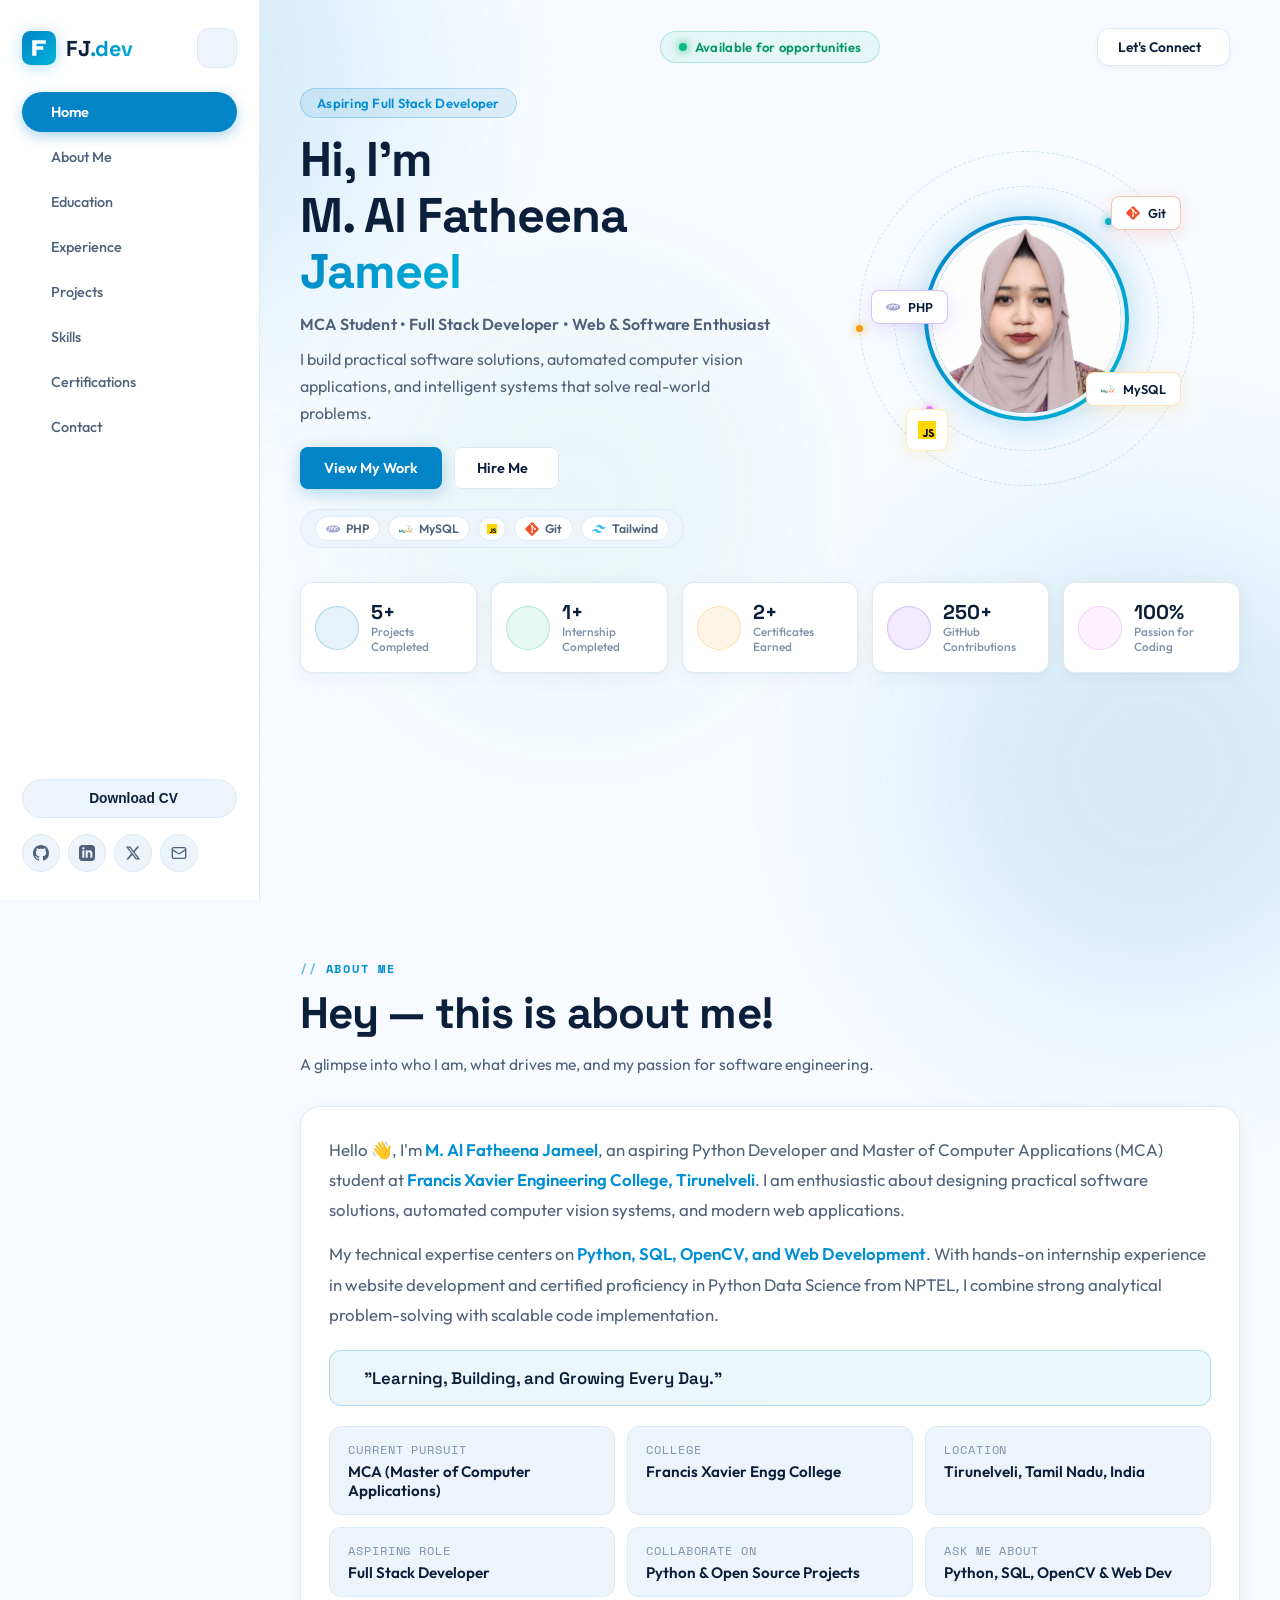
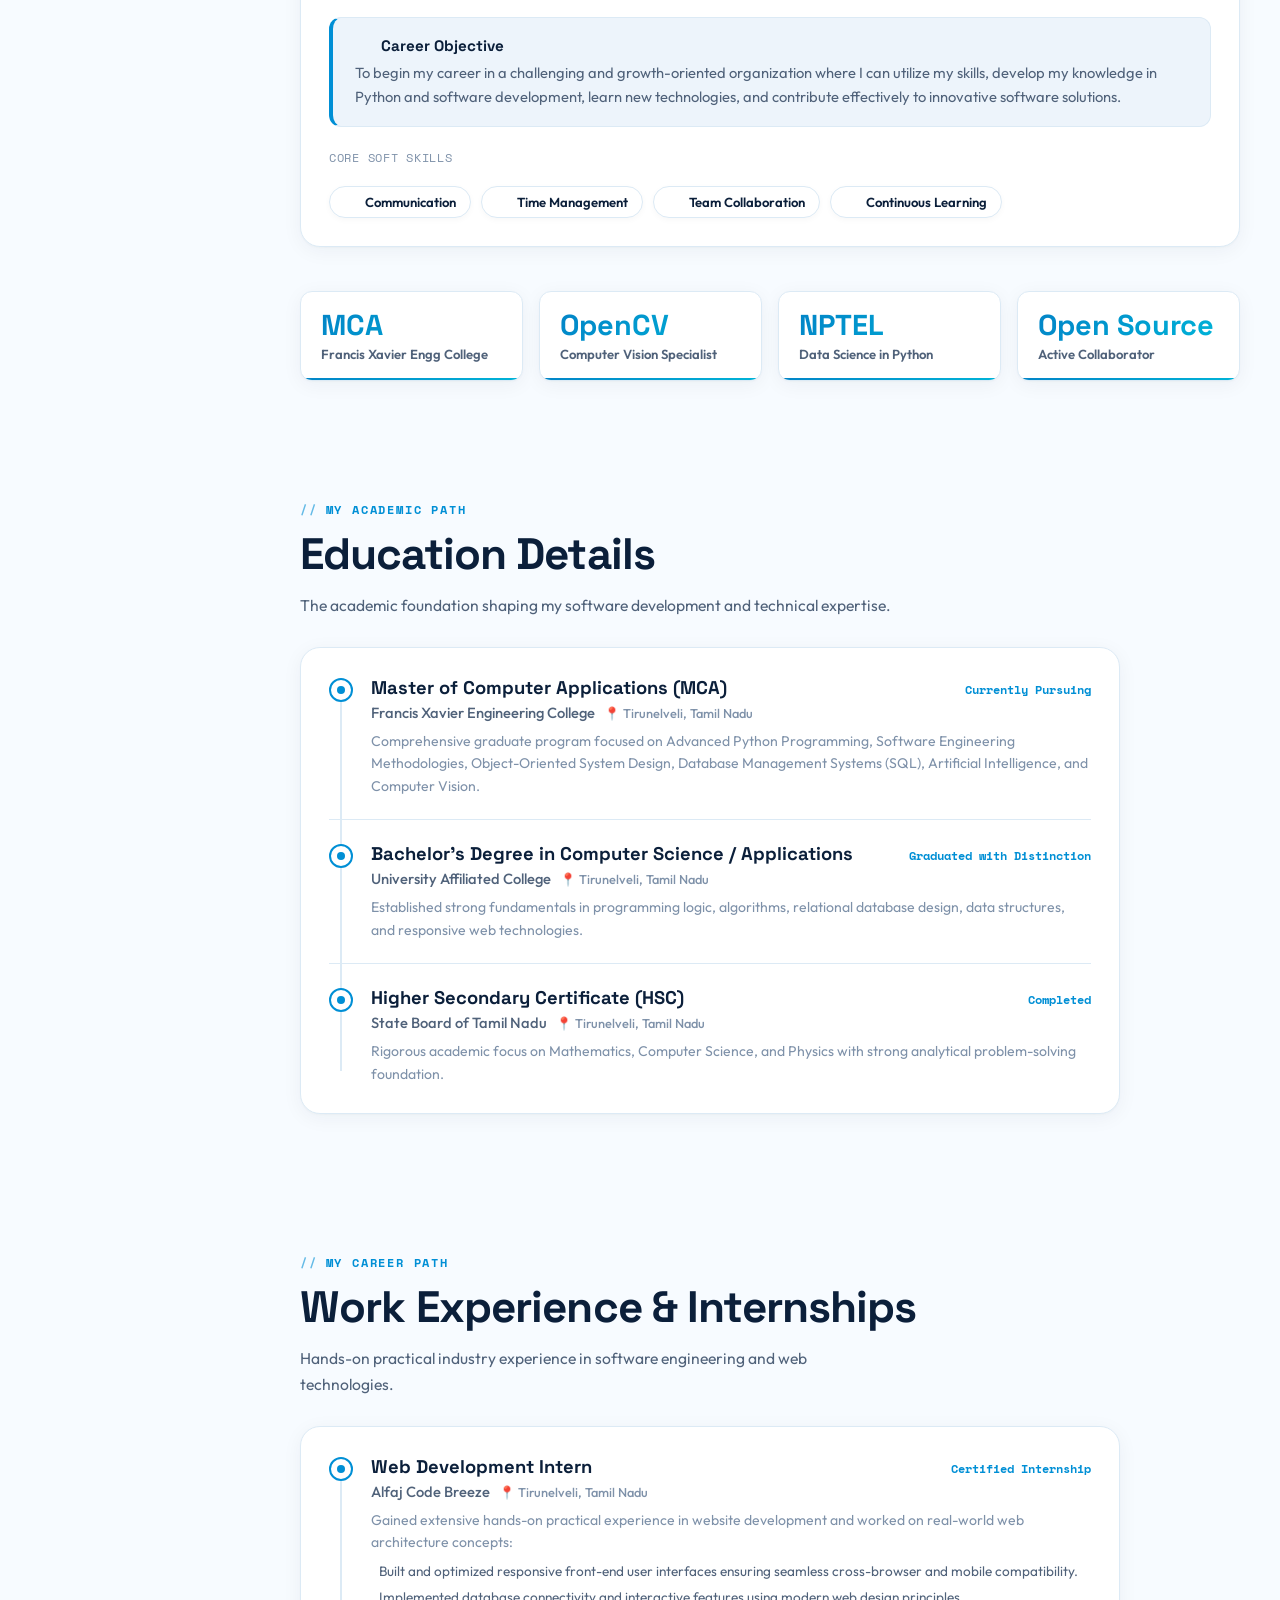
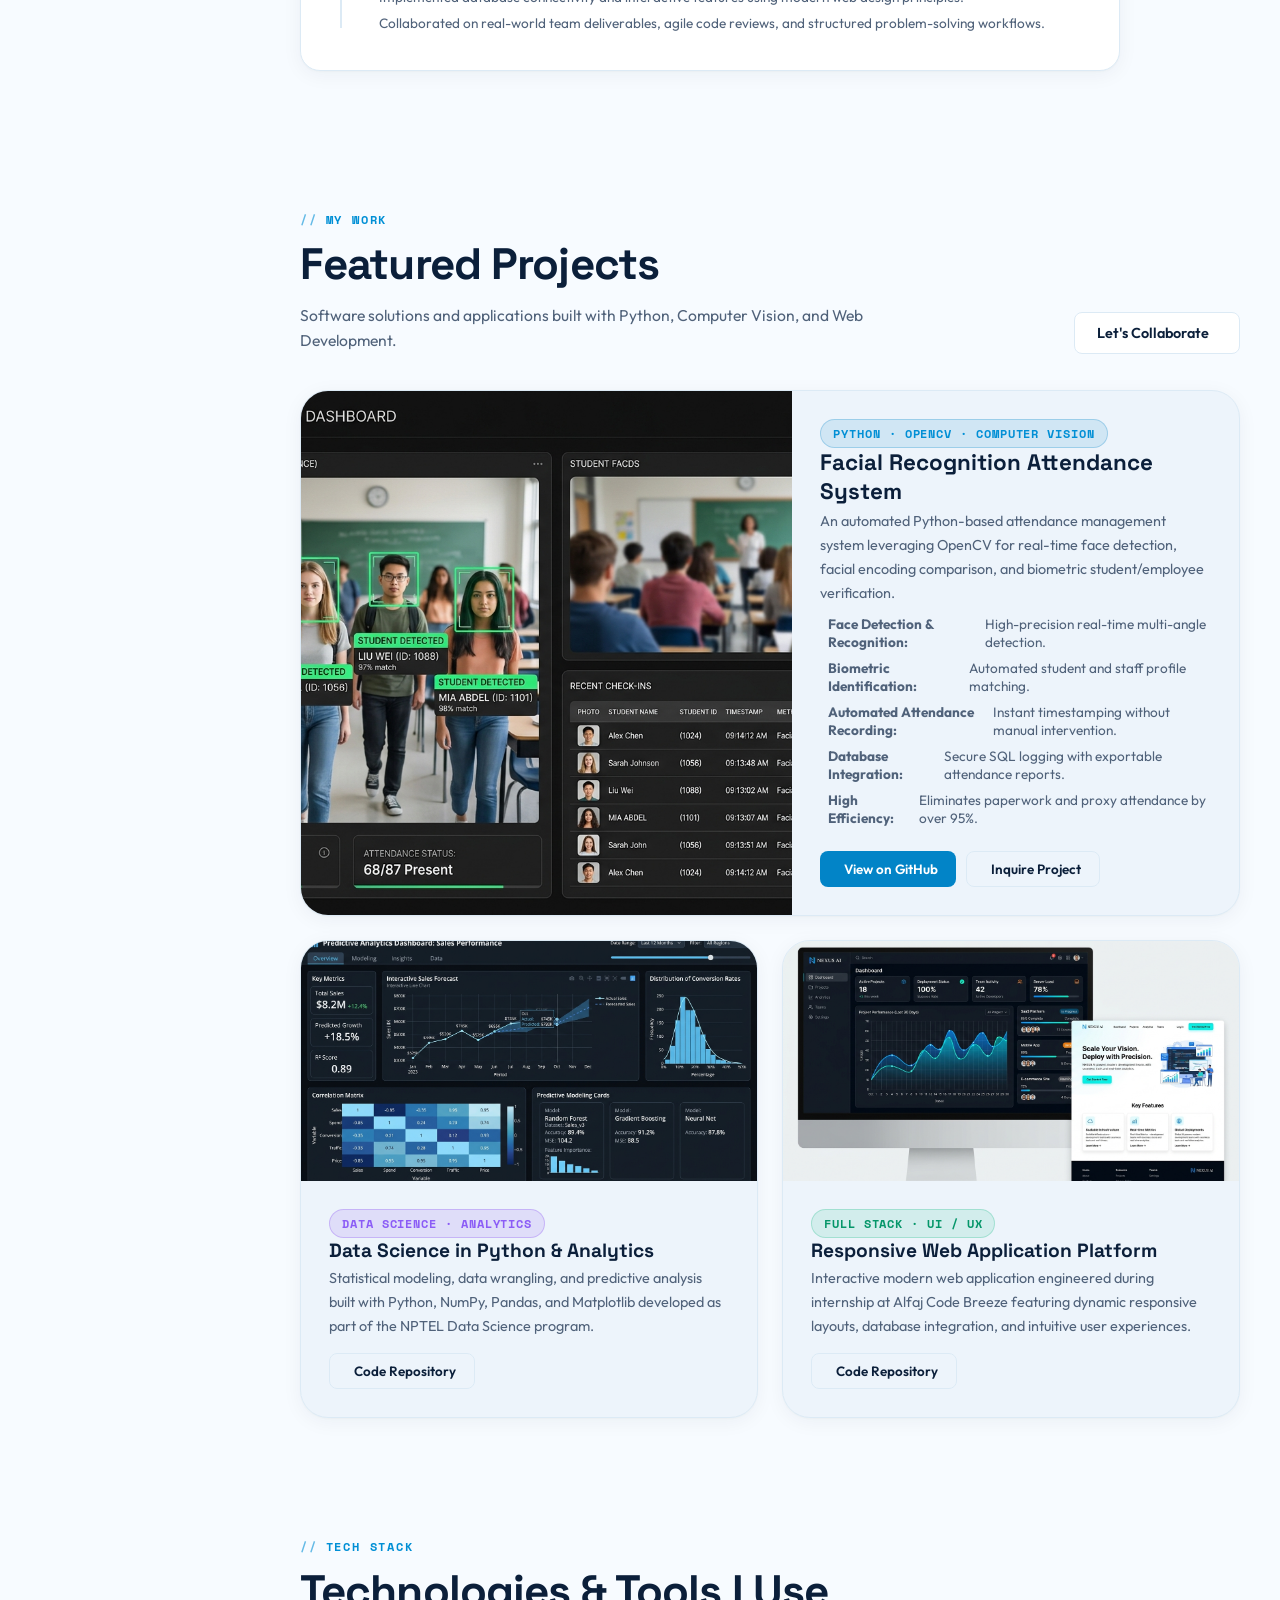
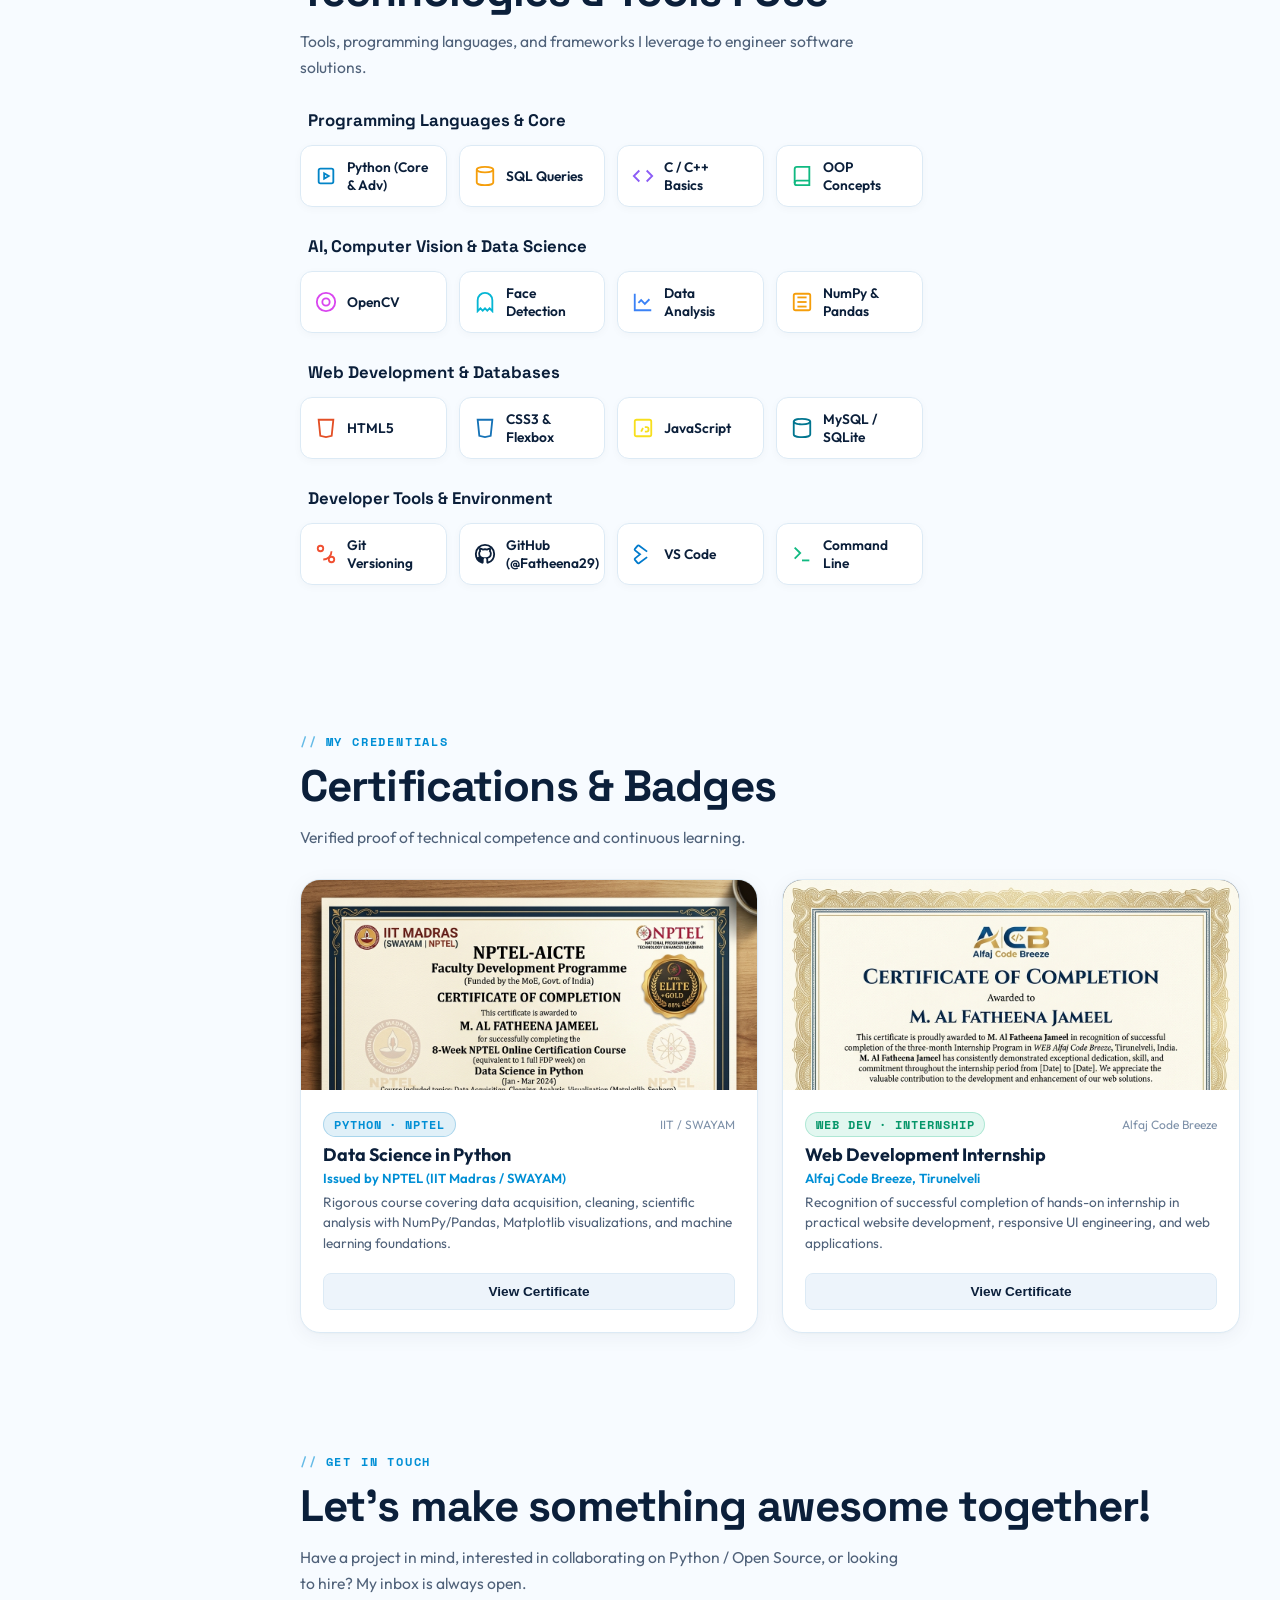
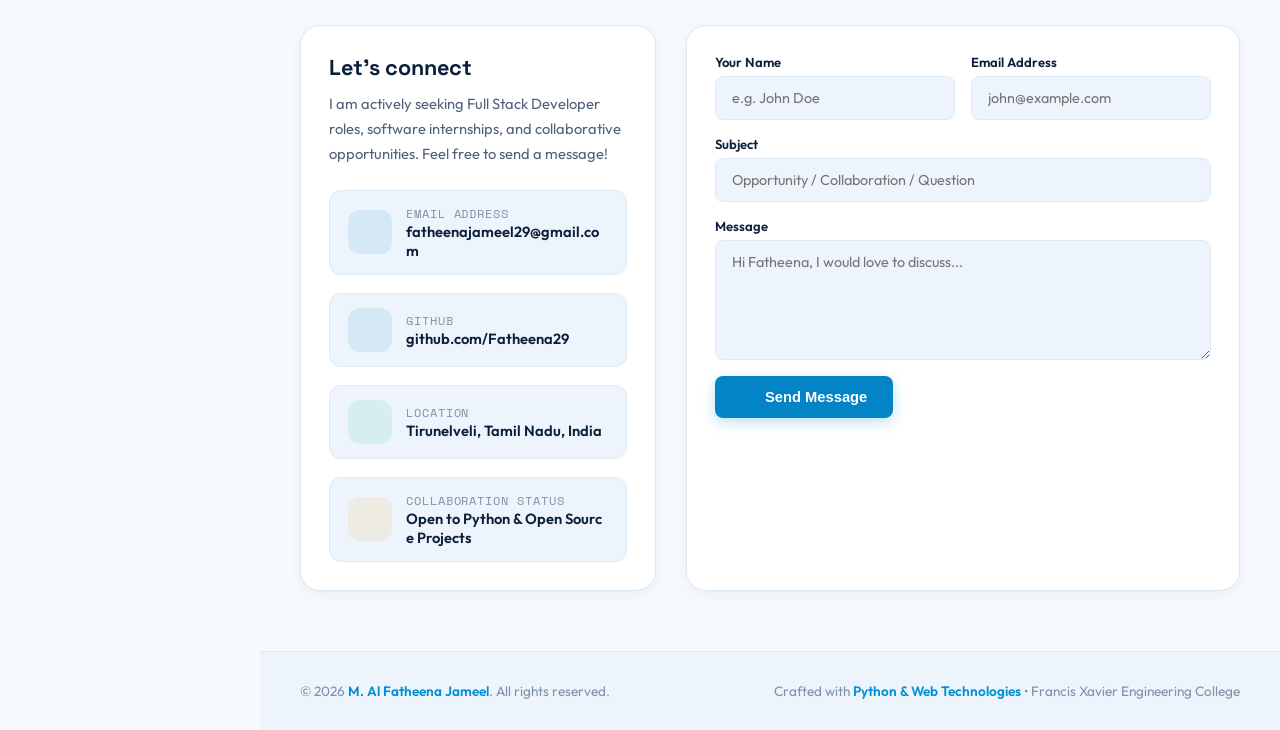
==== commit 39bfcc13: "Update role to Aspiring Full Stack Developer across hero and portfolio" ====
--- a/index.html
+++ b/index.html
@@ -5,9 +5,9 @@
     <meta name="viewport" content="width=device-width, initial-scale=1.0" />
     <meta
       name="description"
-      content="M. Al Fatheena Jameel — Aspiring Python Developer, MCA Student at Francis Xavier Engineering College, Tirunelveli. Specialized in Python, AI, Computer Vision, and Software Development."
+      content="M. Al Fatheena Jameel — Aspiring Full Stack Developer, MCA Student at Francis Xavier Engineering College, Tirunelveli. Specialized in Python, AI, Computer Vision, and Software Development."
     />
-    <title>M. AL FATHEENA JAMEEL — Aspiring Python Developer</title>
+    <title>M. AL FATHEENA JAMEEL — Aspiring Full Stack Developer</title>
     
     <!-- Google Fonts: Space Grotesk, Space Mono, Outfit -->
     <link rel="preconnect" href="https://fonts.googleapis.com" />
@@ -36,7 +36,7 @@
       })();
     </script>
 
-    <link rel="stylesheet" href="style.css?v=2.5" />
+    <link rel="stylesheet" href="style.css?v=3.0" />
   </head>
   <body>
     <!-- Background Ambient Orbs -->
@@ -201,13 +201,13 @@
         <div class="hero-grid">
           <!-- Left: Hero Information -->
           <div>
-            <div class="role-pill">Aspiring Python Developer</div>
+            <div class="role-pill">Aspiring Full Stack Developer</div>
             <h1 class="hero-title-new">
               Hi, I'm<br />
               M. Al Fatheena<br />
               <span class="gradient">Jameel</span>
             </h1>
-            <div class="hero-subrole">MCA Student &bull; Python Developer &bull; AI &amp; CV Enthusiast</div>
+            <div class="hero-subrole">MCA Student &bull; Full Stack Developer &bull; Web &amp; Software Enthusiast</div>
             <p class="hero-desc-new">
               I build practical software solutions, automated computer vision applications, and intelligent systems that solve real-world problems.
             </p>
@@ -378,7 +378,7 @@
               </div>
               <div class="info-item">
                 <div class="info-label">Aspiring Role</div>
-                <div class="info-value">Python Developer</div>
+                <div class="info-value">Full Stack Developer</div>
               </div>
               <div class="info-item">
                 <div class="info-label">Collaborate On</div>
@@ -902,7 +902,7 @@
                 Let's connect
               </h3>
               <p style="color:var(--text-secondary); font-size:0.92rem; line-height:1.7; margin-bottom:24px;">
-                I am actively seeking Python Developer roles, software internships, and collaborative opportunities. Feel free to send a message!
+                I am actively seeking Full Stack Developer roles, software internships, and collaborative opportunities. Feel free to send a message!
               </p>
 
               <div class="contact-card-info">
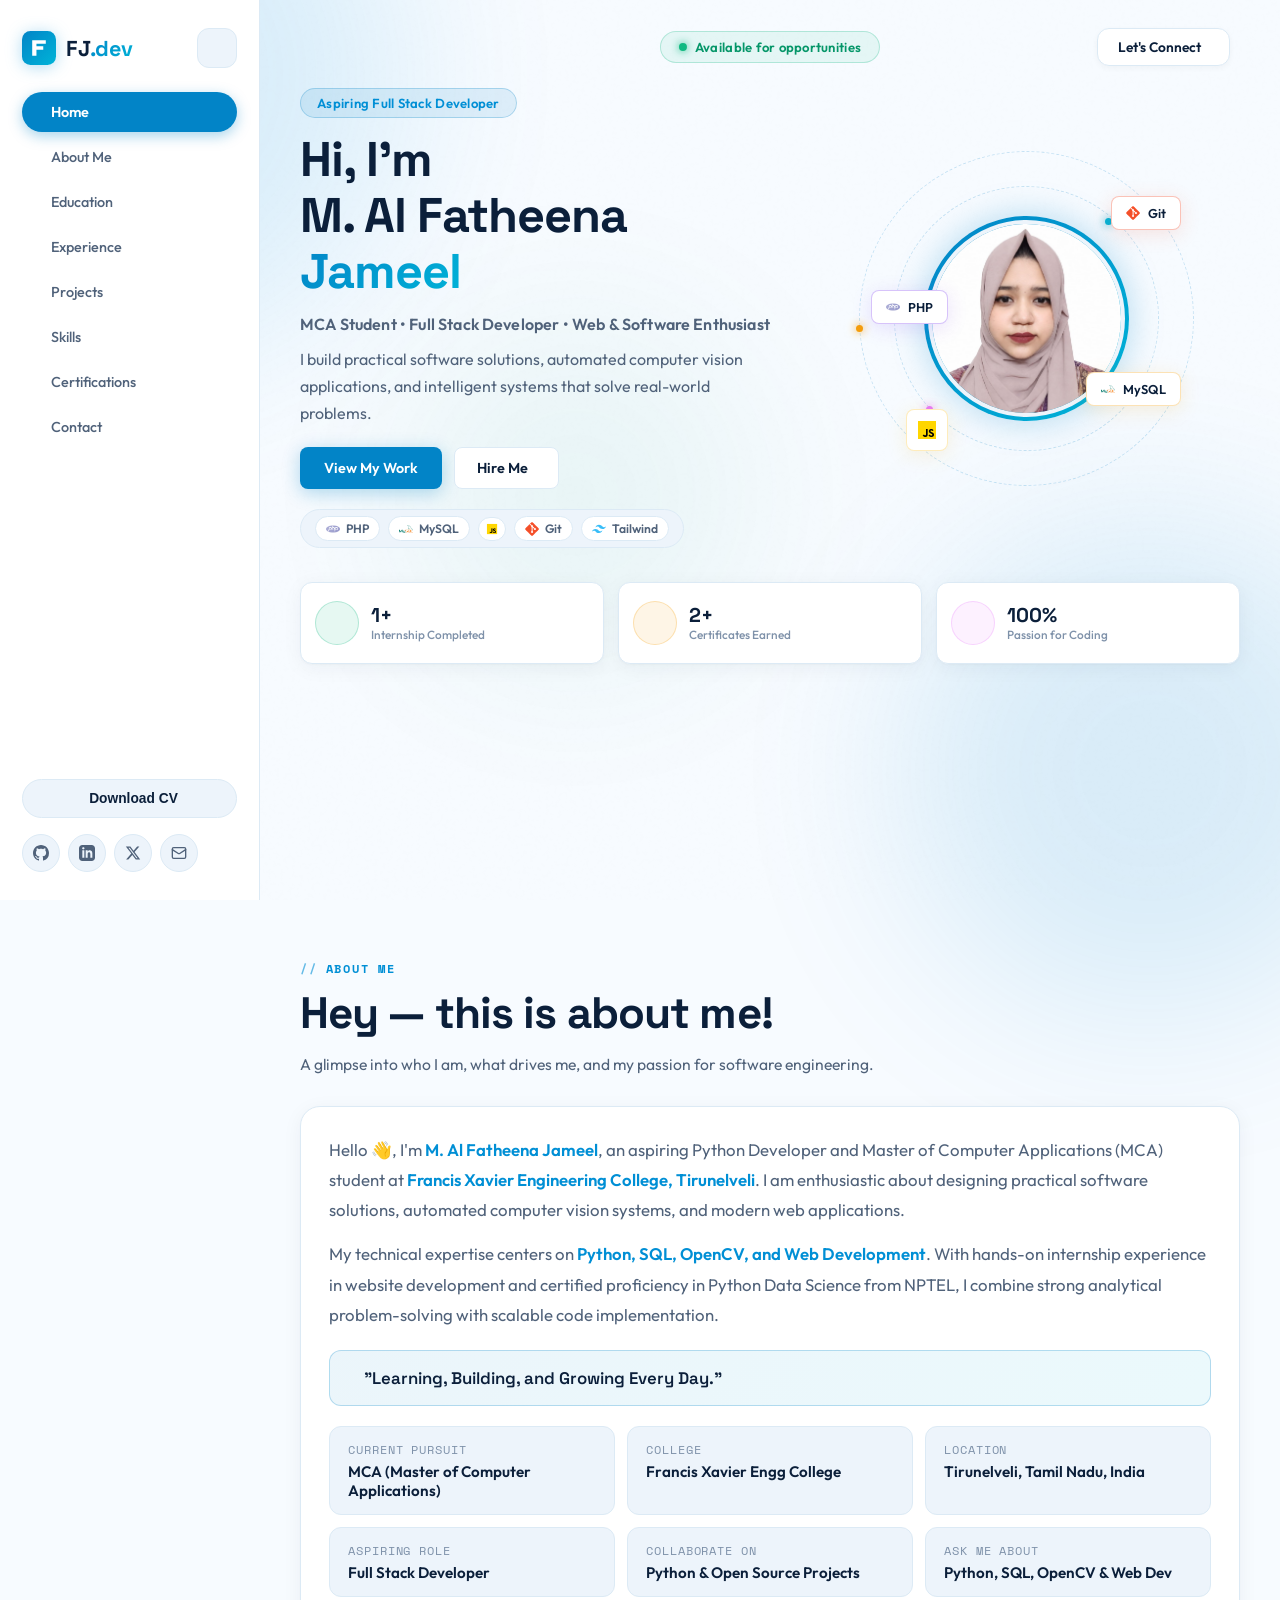
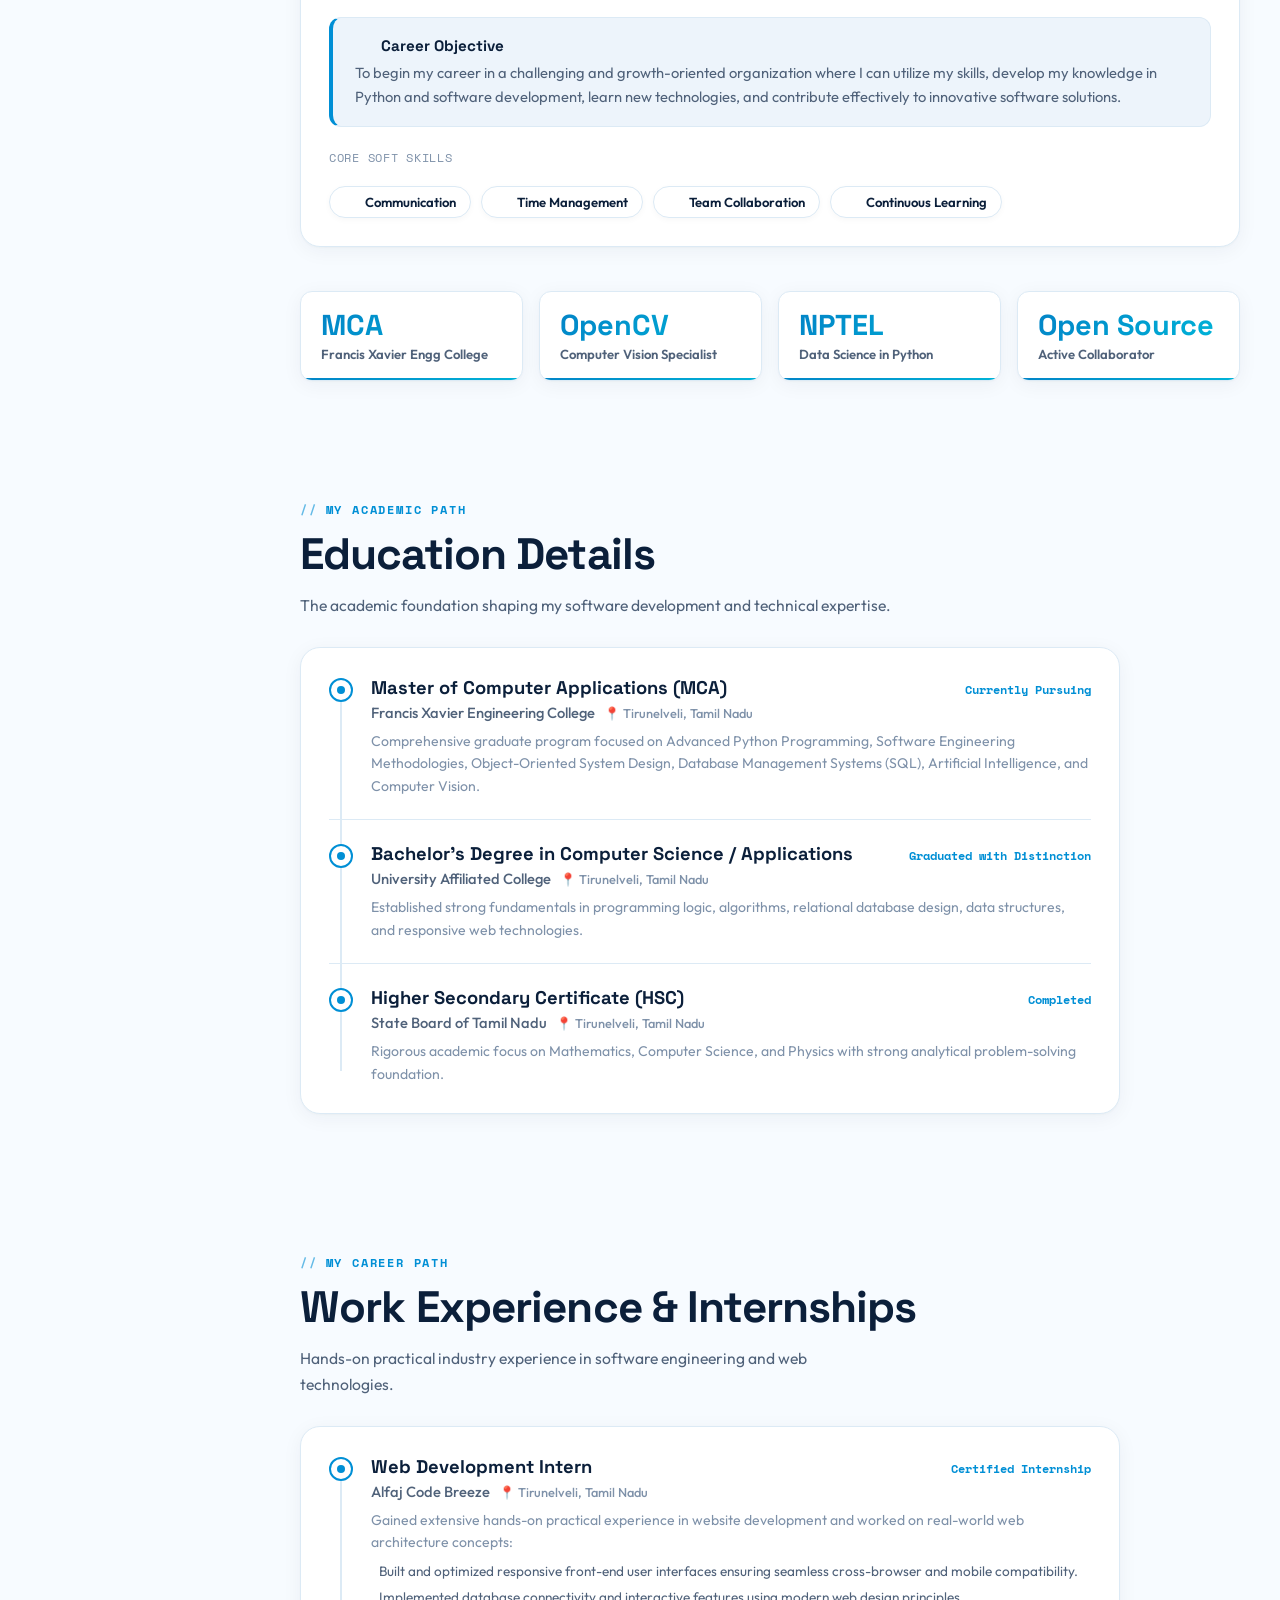
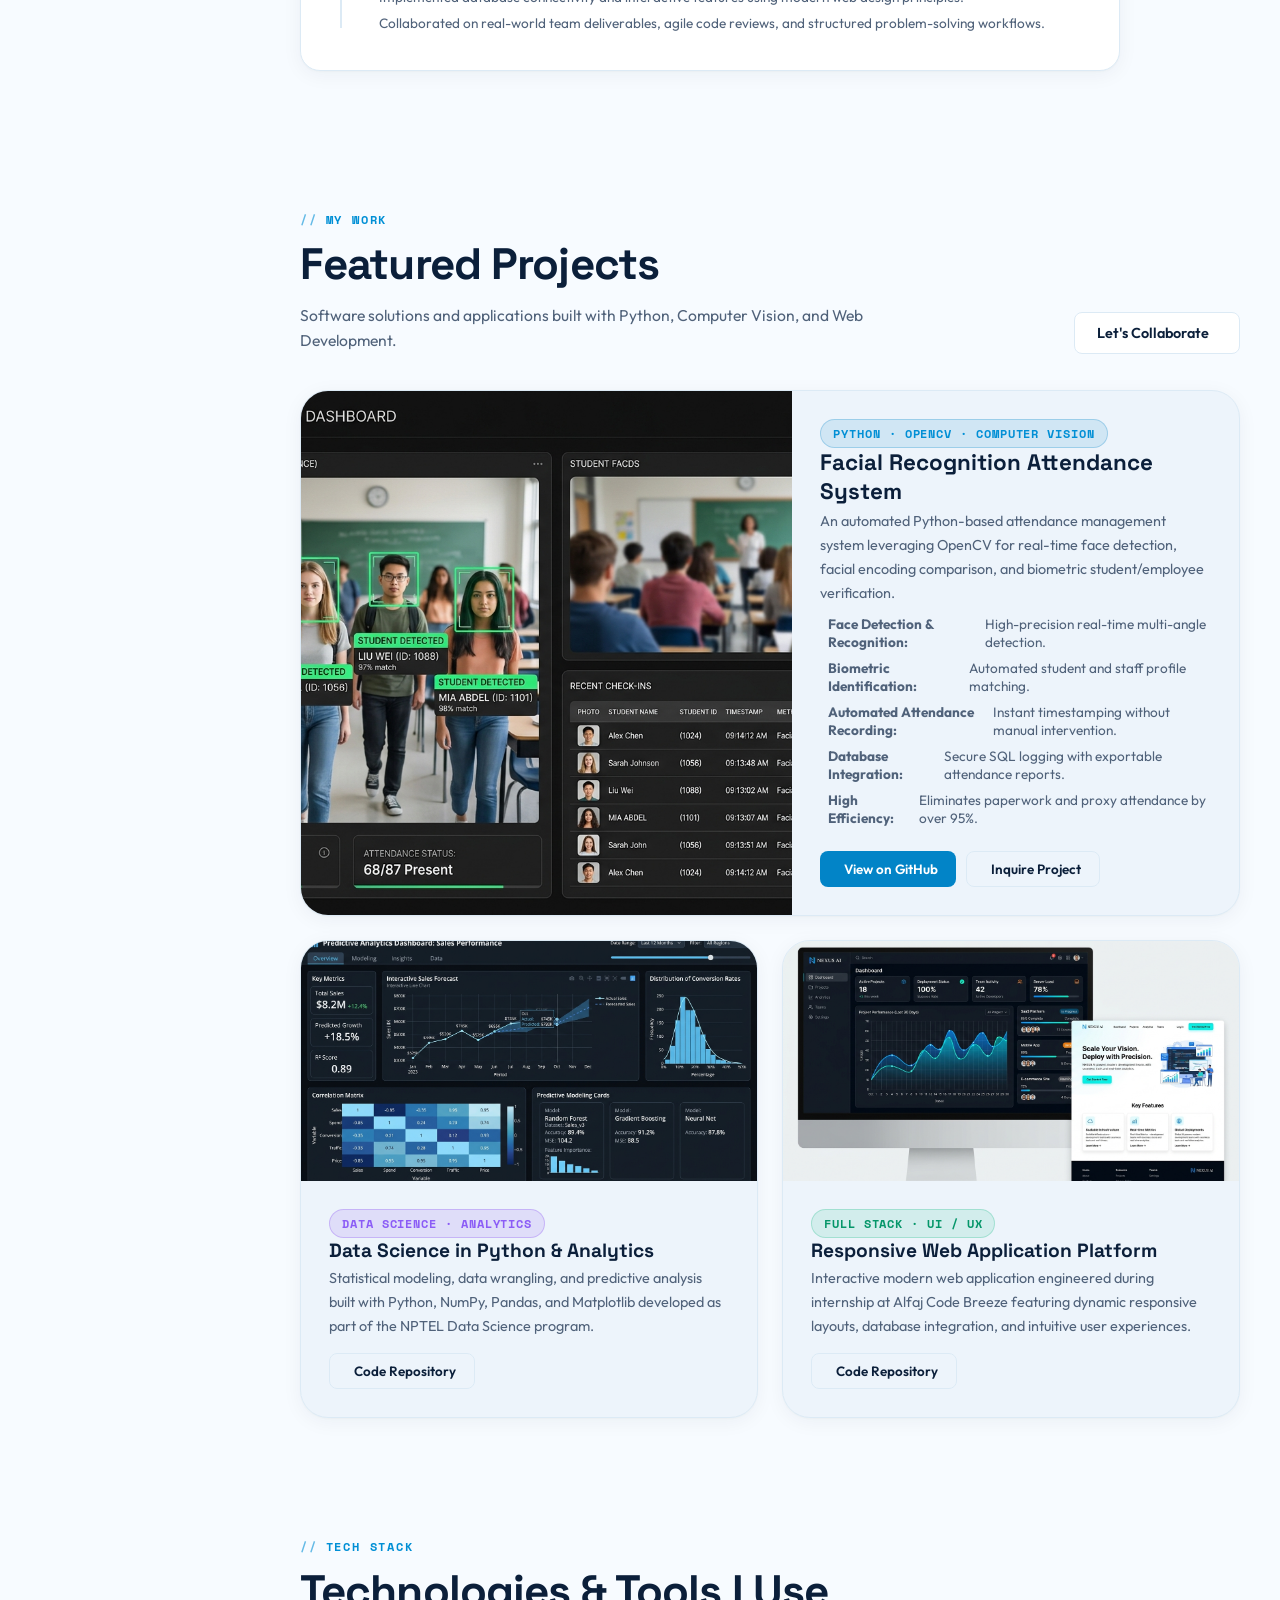
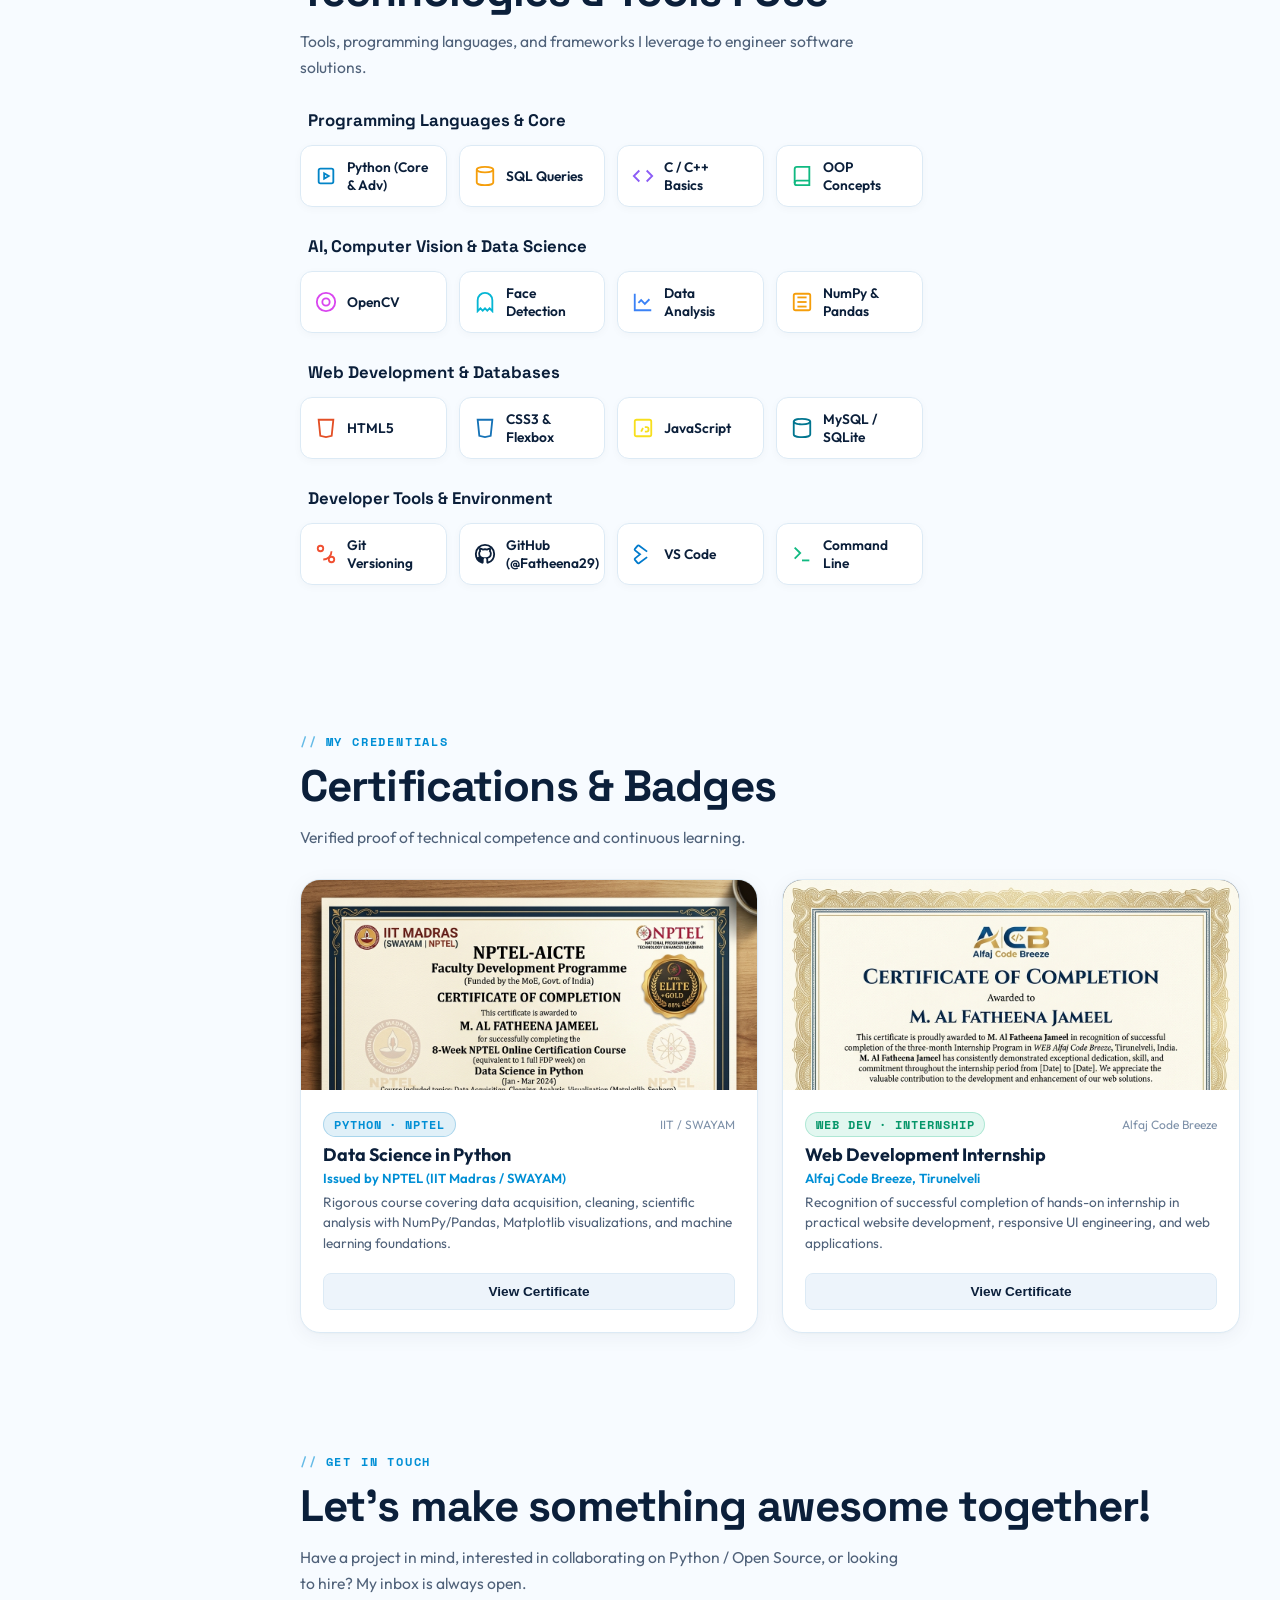
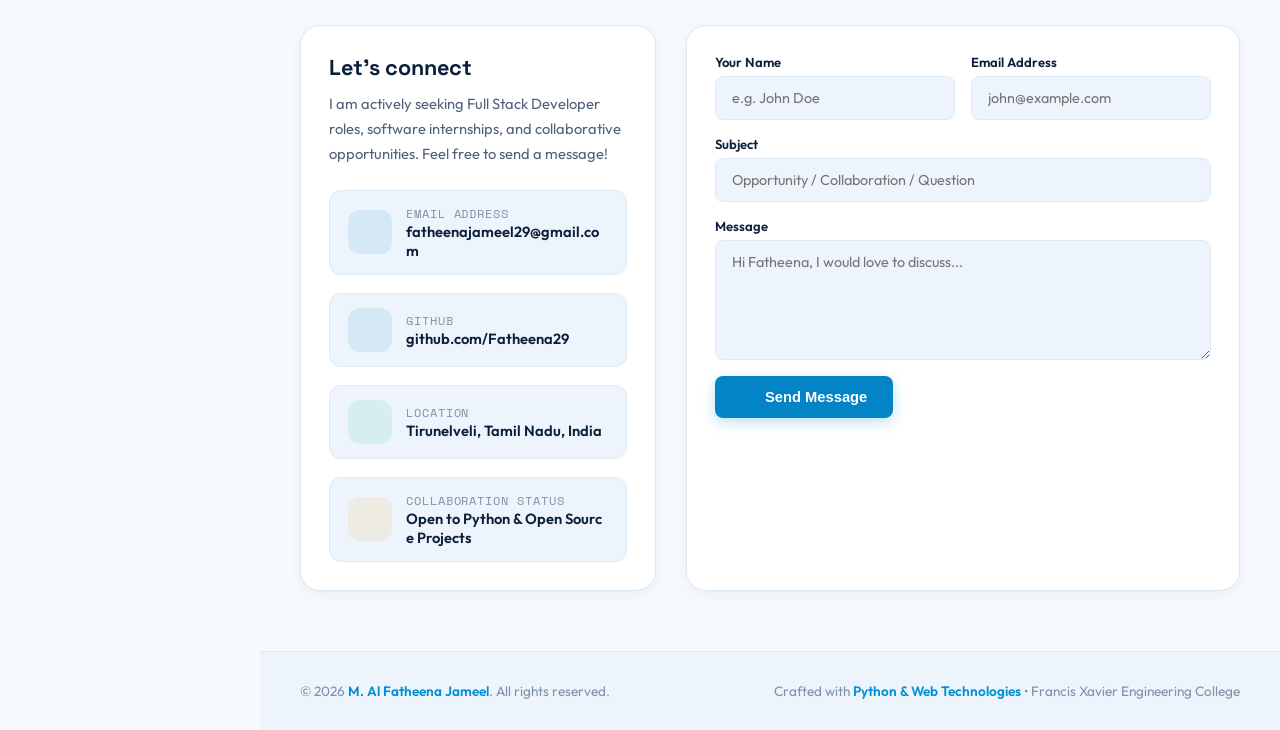
==== commit 9b8bf35a: "Remove 5+ Projects Completed and 250+ GitHub Contributions stat cards" ====
--- a/index.html
+++ b/index.html
@@ -1,4 +1,4 @@
-﻿<!DOCTYPE html>
+<!DOCTYPE html>
 <html lang="en" data-theme="light">
   <head>
     <meta charset="UTF-8" />
@@ -278,19 +278,8 @@
             </div>
           </div>
 
-          <!-- Bottom 5 Stats Cards (Matches Reference Screenshot) -->
+          <!-- Bottom Stats Cards -->
           <div class="stats-bar">
-            <!-- 5+ Projects Completed -->
-            <div class="stat-card">
-              <div class="stat-card-icon">
-                <i data-lucide="calendar-check"></i>
-              </div>
-              <div class="stat-card-info">
-                <div class="stat-card-num">5+</div>
-                <div class="stat-card-label">Projects Completed</div>
-              </div>
-            </div>
-
             <!-- 1+ Internship Completed -->
             <div class="stat-card">
               <div class="stat-card-icon">
@@ -310,17 +299,6 @@
               <div class="stat-card-info">
                 <div class="stat-card-num">2+</div>
                 <div class="stat-card-label">Certificates Earned</div>
-              </div>
-            </div>
-
-            <!-- 250+ GitHub Contributions -->
-            <div class="stat-card">
-              <div class="stat-card-icon">
-                <i data-lucide="git-commit"></i>
-              </div>
-              <div class="stat-card-info">
-                <div class="stat-card-num">250+</div>
-                <div class="stat-card-label">GitHub Contributions</div>
               </div>
             </div>
 
--- a/style.css
+++ b/style.css
@@ -969,13 +969,13 @@
 }
 
 /* ═══════════════════════════════════════════════════════════════════
-   STATS BAR (5 Modern Cards Matching Reference)
+   STATS BAR (Modern Cards Matching Reference)
    ═══════════════════════════════════════════════════════════════════ */
 
 .stats-bar {
   grid-column: span 2;
   display: grid;
-  grid-template-columns: repeat(5, 1fr);
+  grid-template-columns: repeat(3, 1fr);
   gap: 14px;
   margin-top: 14px;
   width: 100%;
@@ -1007,27 +1007,17 @@
   width: 44px;
   height: 44px;
   border-radius: 50%;
-  background: rgba(2, 132, 199, 0.1);
-  border: 1px solid rgba(2, 132, 199, 0.25);
-  color: var(--accent-cyan);
+  background: rgba(16, 185, 129, 0.1);
+  border: 1px solid rgba(16, 185, 129, 0.25);
+  color: #10b981;
   flex-shrink: 0;
 }
 .stat-card:nth-child(2) .stat-card-icon {
-  background: rgba(16, 185, 129, 0.1);
-  border-color: rgba(16, 185, 129, 0.25);
-  color: #10b981;
-}
-.stat-card:nth-child(3) .stat-card-icon {
   background: rgba(245, 158, 11, 0.1);
   border-color: rgba(245, 158, 11, 0.25);
   color: #f59e0b;
 }
-.stat-card:nth-child(4) .stat-card-icon {
-  background: rgba(124, 58, 237, 0.1);
-  border-color: rgba(124, 58, 237, 0.25);
-  color: #8b5cf6;
-}
-.stat-card:nth-child(5) .stat-card-icon {
+.stat-card:nth-child(3) .stat-card-icon {
   background: rgba(232, 121, 249, 0.1);
   border-color: rgba(232, 121, 249, 0.25);
   color: #d946ef;
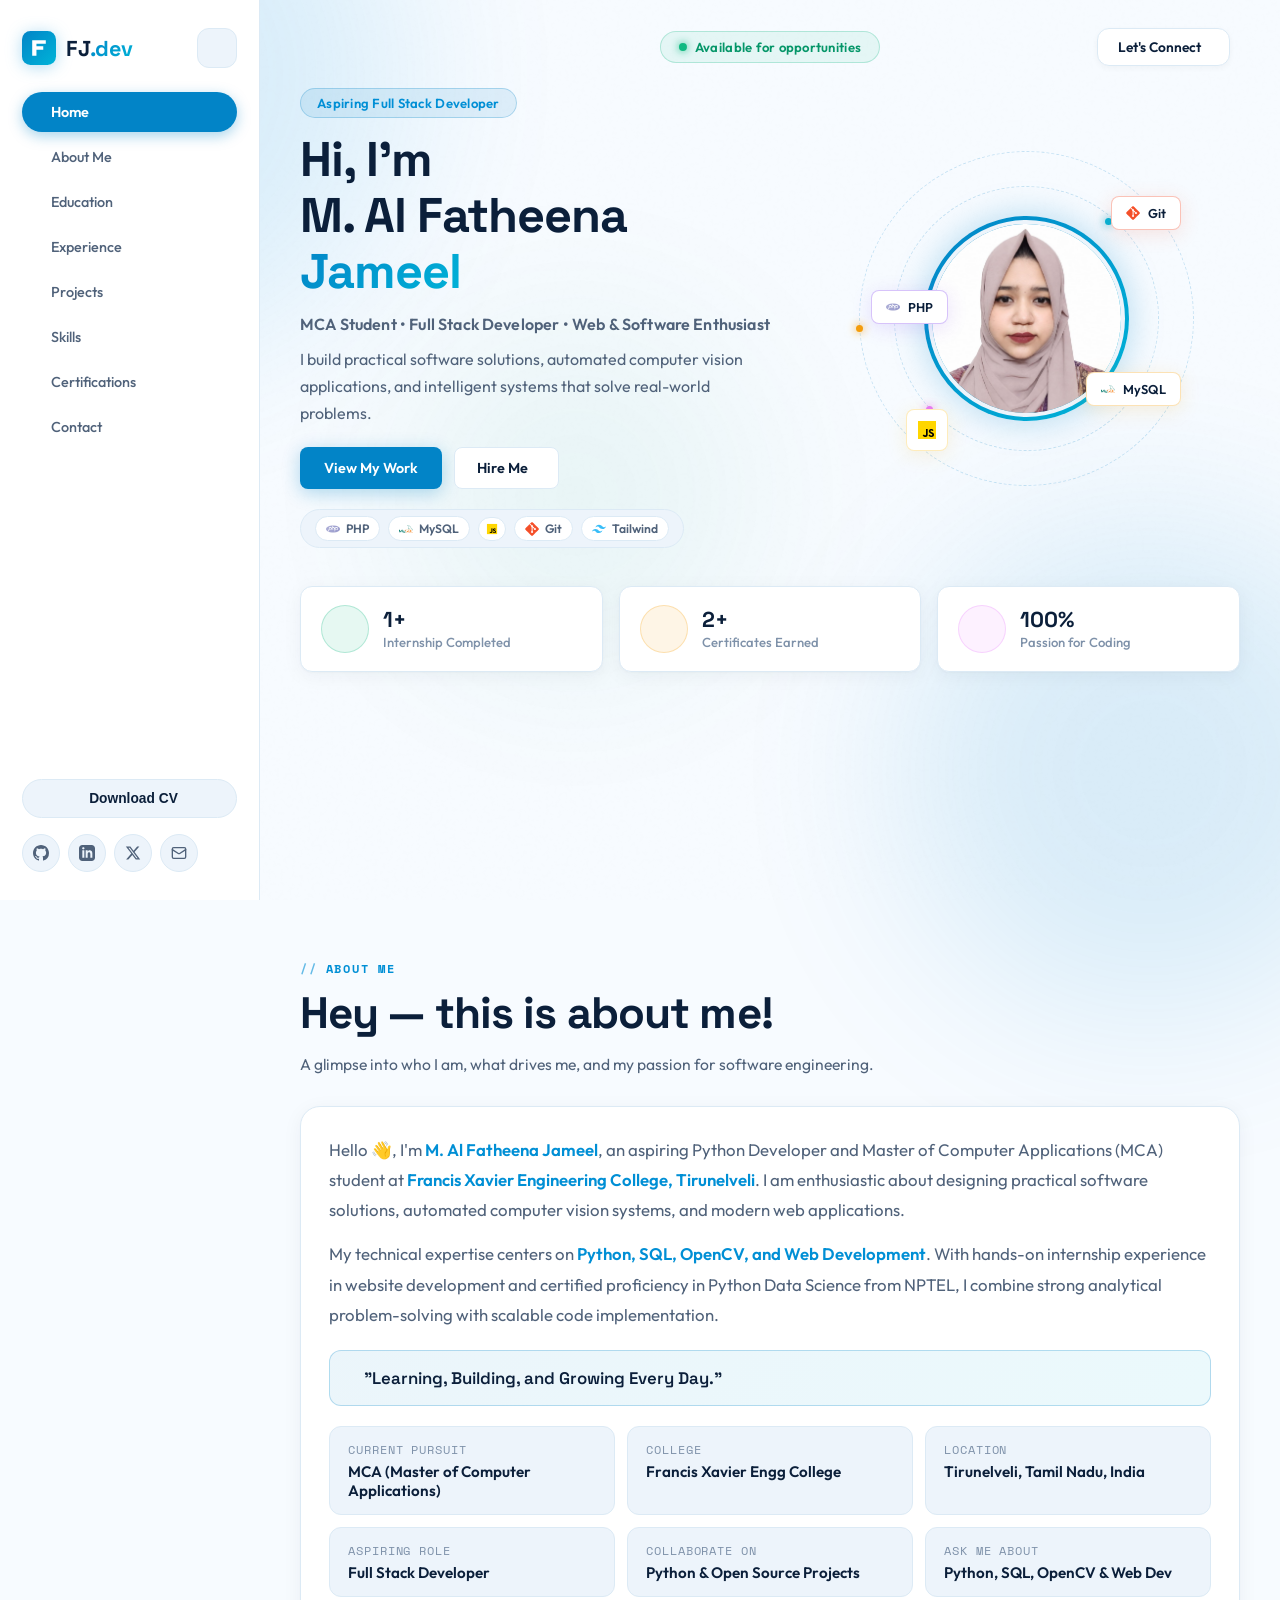
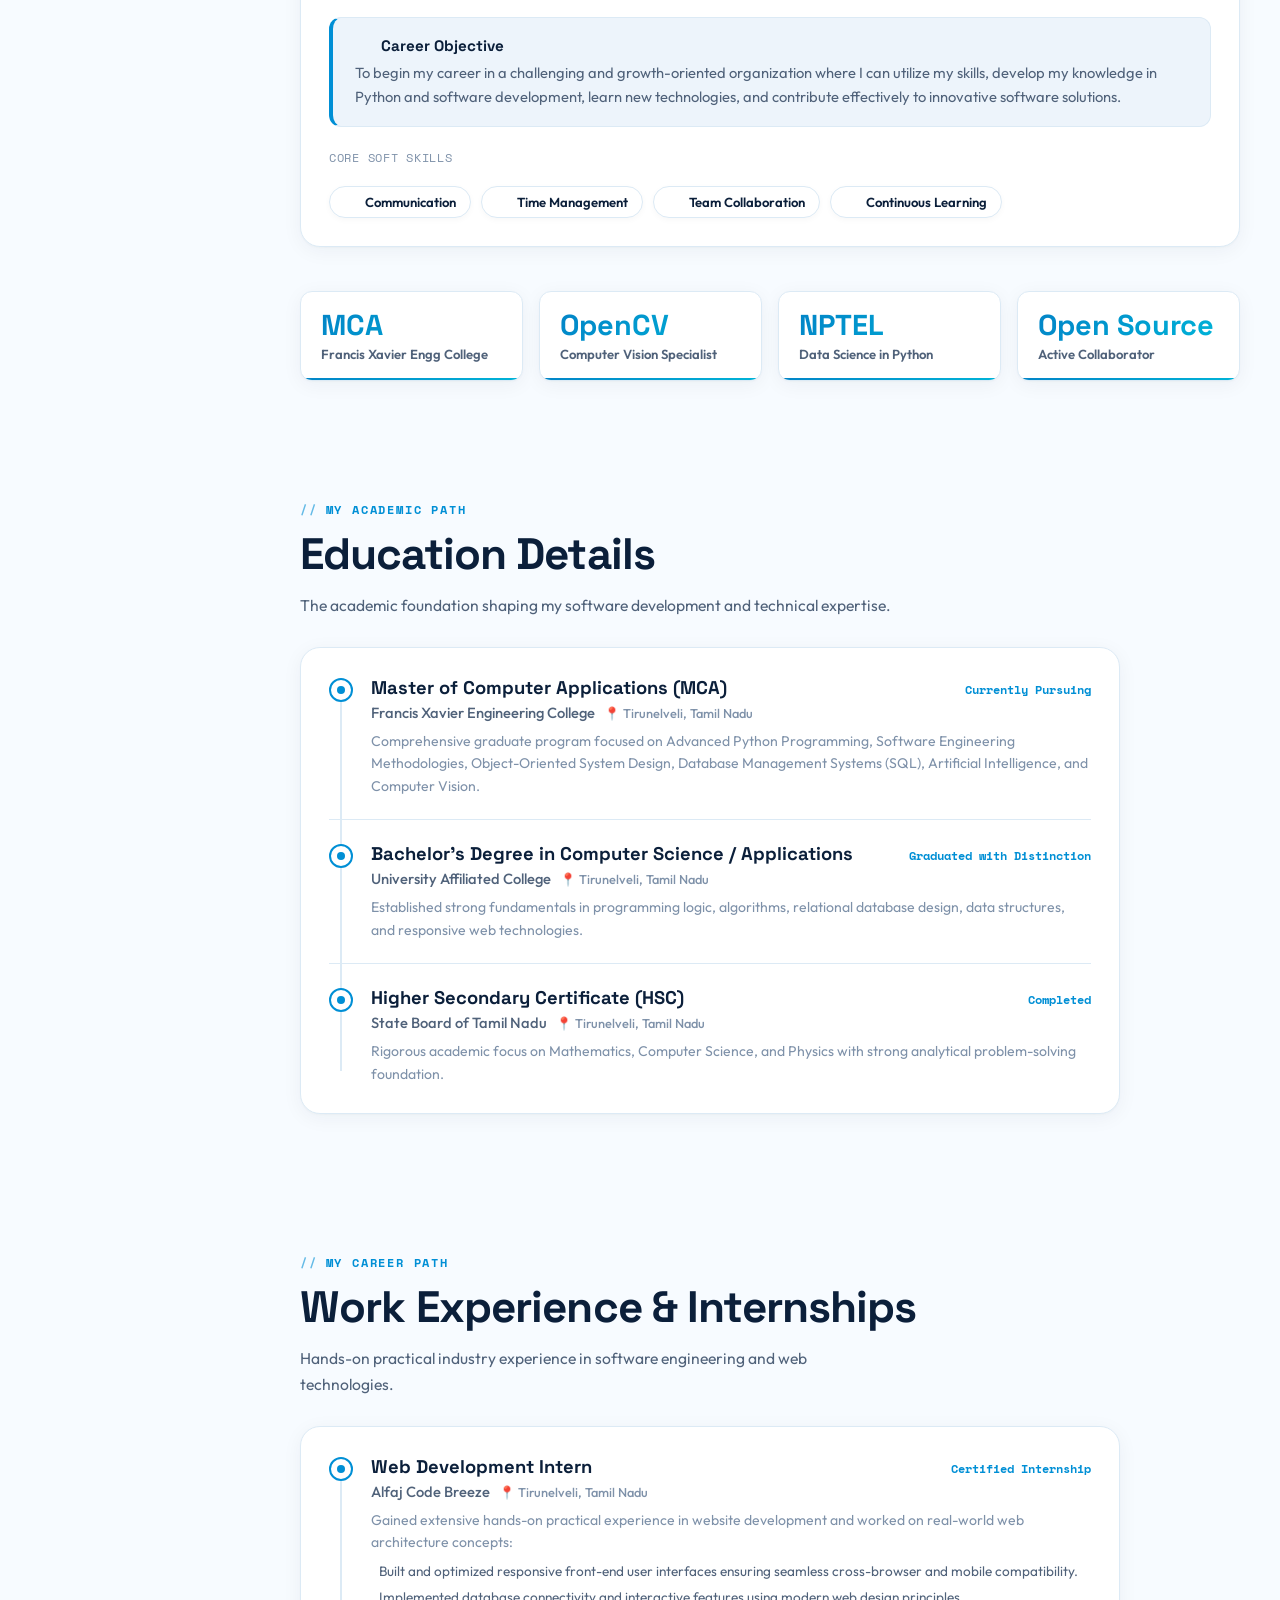
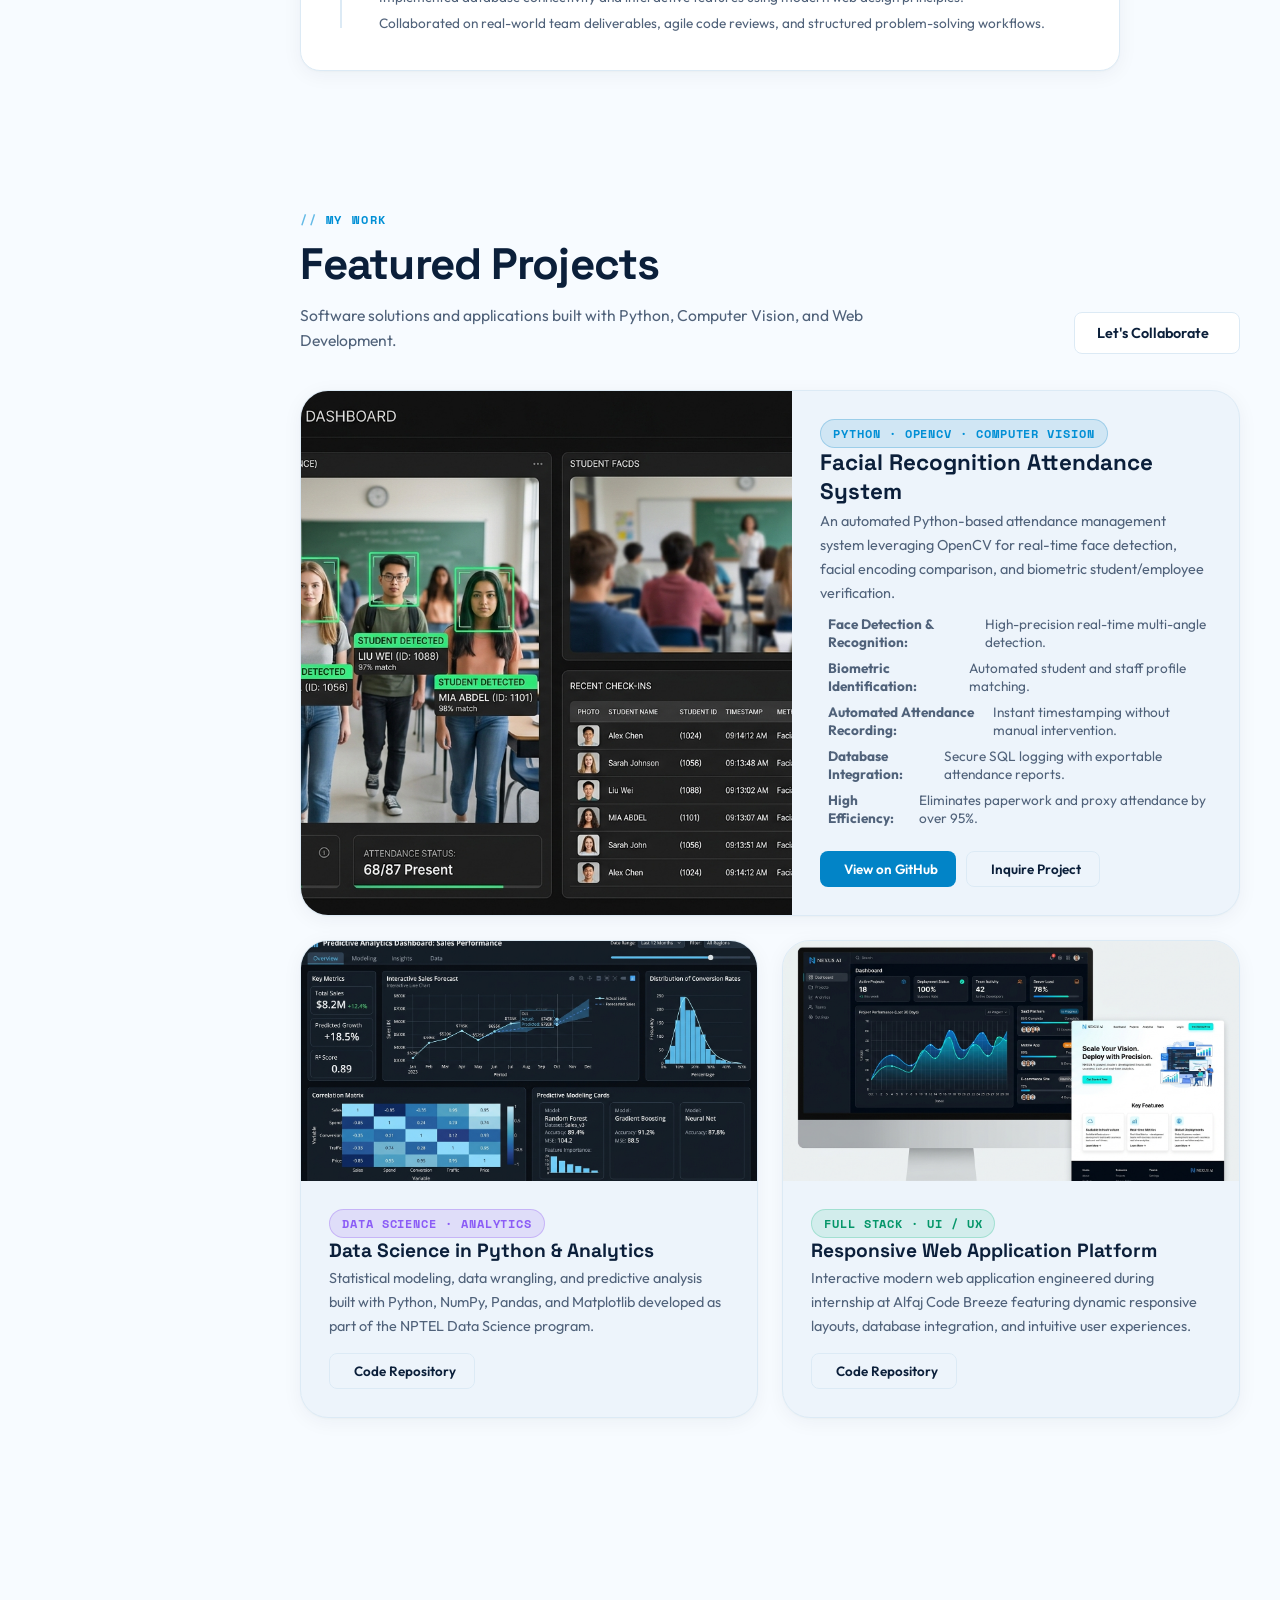
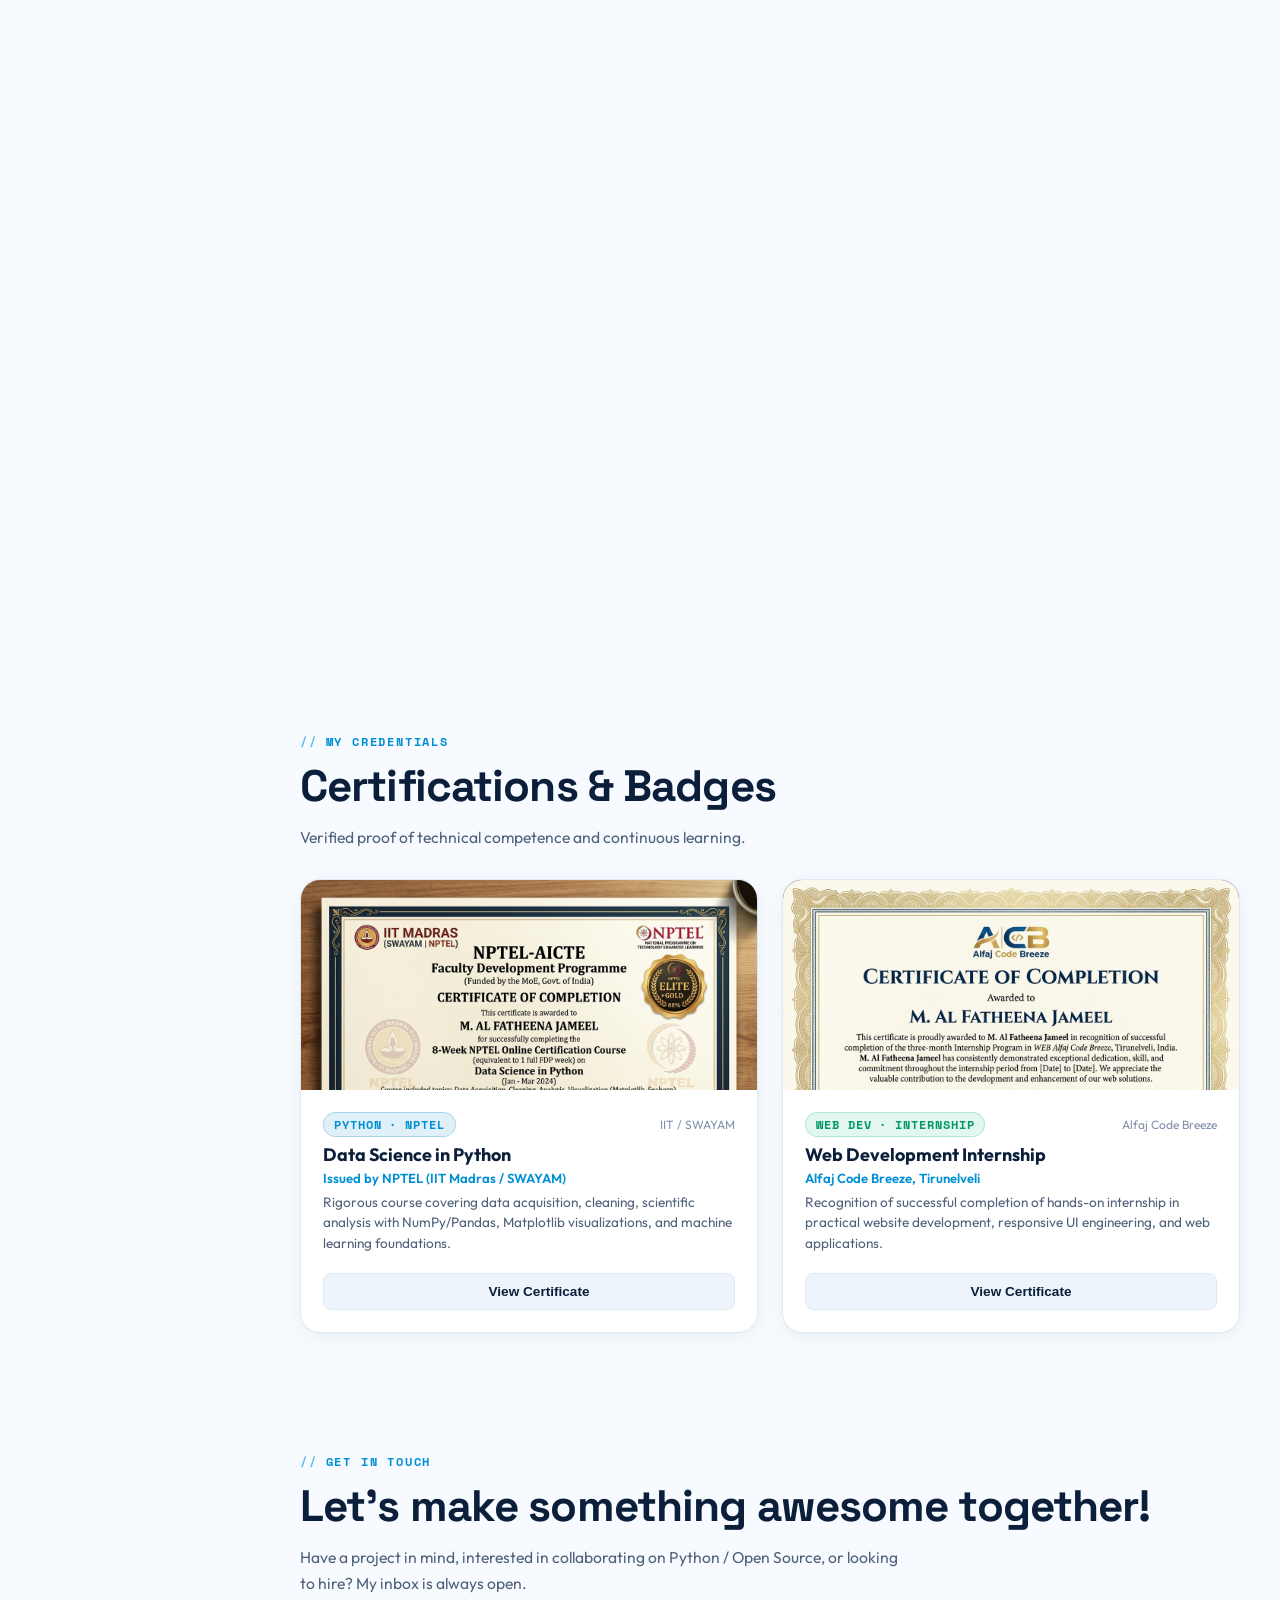
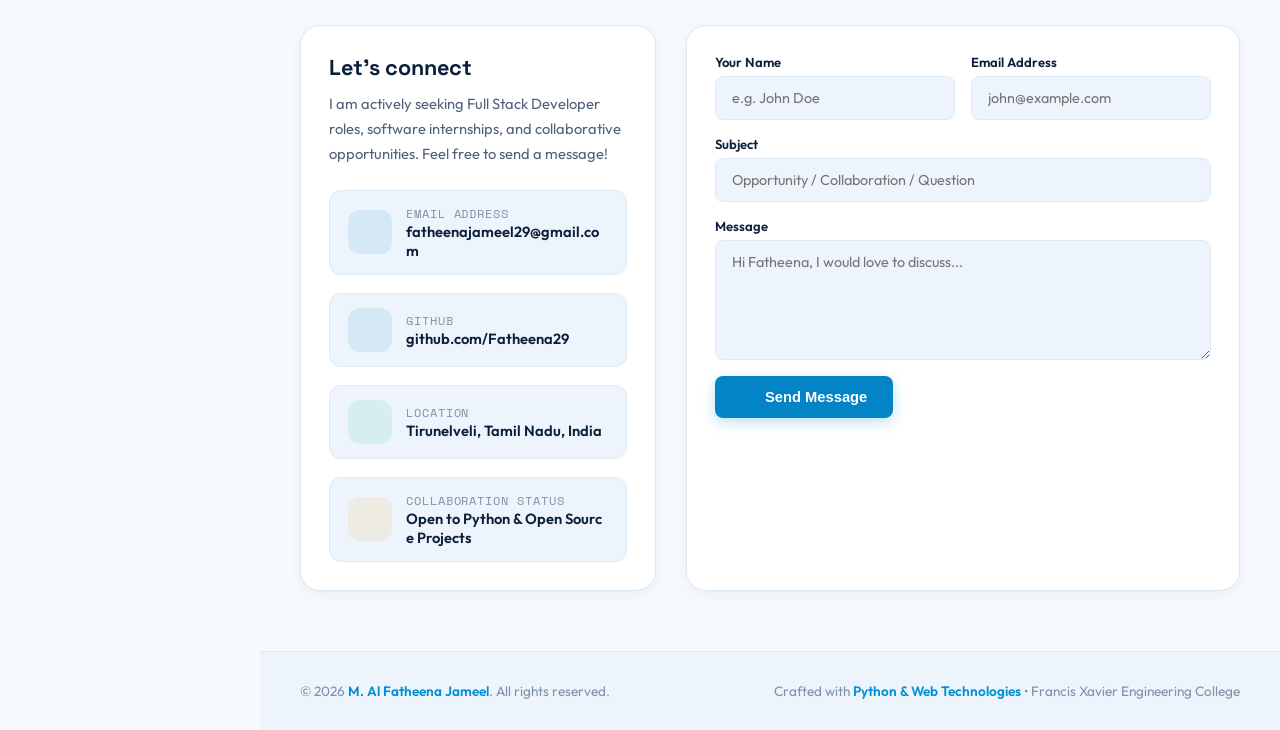
==== commit befb238d: "Expand stat cards to 3 equal columns filling empty space across full width" ====
--- a/index.html
+++ b/index.html
@@ -36,7 +36,7 @@
       })();
     </script>
 
-    <link rel="stylesheet" href="style.css?v=3.0" />
+    <link rel="stylesheet" href="style.css?v=3.2" />
   </head>
   <body>
     <!-- Background Ambient Orbs -->
@@ -279,7 +279,7 @@
           </div>
 
           <!-- Bottom Stats Cards -->
-          <div class="stats-bar">
+          <div class="stats-bar" style="grid-column: 1 / -1; width: 100%;">
             <!-- 1+ Internship Completed -->
             <div class="stat-card">
               <div class="stat-card-icon">
--- a/style.css
+++ b/style.css
@@ -973,25 +973,26 @@
    ═══════════════════════════════════════════════════════════════════ */
 
 .stats-bar {
-  grid-column: span 2;
+  grid-column: 1 / -1;
   display: grid;
   grid-template-columns: repeat(3, 1fr);
-  gap: 14px;
-  margin-top: 14px;
+  gap: 16px;
+  margin-top: 18px;
   width: 100%;
-  max-width: 1200px;
 }
 
 .stat-card {
   background: var(--bg-card);
   border: 1px solid var(--border);
   border-radius: var(--radius-sm);
-  padding: 18px 14px;
-  display: flex;
-  align-items: center;
-  gap: 12px;
+  padding: 18px 20px;
+  display: flex;
+  align-items: center;
+  gap: 14px;
   transition: var(--transition);
   box-shadow: var(--shadow-card);
+  width: 100%;
+  box-sizing: border-box;
 }
 .stat-card:hover {
   background: var(--bg-card-hover);
@@ -1004,8 +1005,8 @@
   display: flex;
   align-items: center;
   justify-content: center;
-  width: 44px;
-  height: 44px;
+  width: 48px;
+  height: 48px;
   border-radius: 50%;
   background: rgba(16, 185, 129, 0.1);
   border: 1px solid rgba(16, 185, 129, 0.25);
@@ -1023,30 +1024,33 @@
   color: #d946ef;
 }
 .stat-card-icon svg {
-  width: 20px;
-  height: 20px;
+  width: 22px;
+  height: 22px;
 }
 
 .stat-card-info {
   display: flex;
   flex-direction: column;
-  gap: 1px;
+  gap: 2px;
+  min-width: 0;
 }
 .stat-card-num {
   font-family: var(--font-display);
-  font-size: 1.25rem;
+  font-size: 1.35rem;
   font-weight: 800;
   color: var(--text-primary);
   line-height: 1.1;
 }
 .stat-card-label {
-  font-size: 0.74rem;
+  font-size: 0.82rem;
   color: var(--text-muted);
   font-weight: 500;
+  white-space: nowrap;
 }
 
 @media (max-width: 1240px) {
   .stats-bar {
+    grid-column: 1 / -1;
     grid-template-columns: repeat(3, 1fr);
   }
 }
@@ -1069,15 +1073,19 @@
     justify-content: center;
   }
   .stats-bar {
-    grid-column: span 1;
+    grid-column: 1 / -1;
     grid-template-columns: repeat(2, 1fr);
   }
   .stats-bar .stat-card:last-child {
     grid-column: span 2;
   }
+  .stat-card-label {
+    white-space: normal;
+  }
 }
 @media (max-width: 540px) {
   .stats-bar {
+    grid-column: 1 / -1;
     grid-template-columns: 1fr;
   }
   .stats-bar .stat-card:last-child {
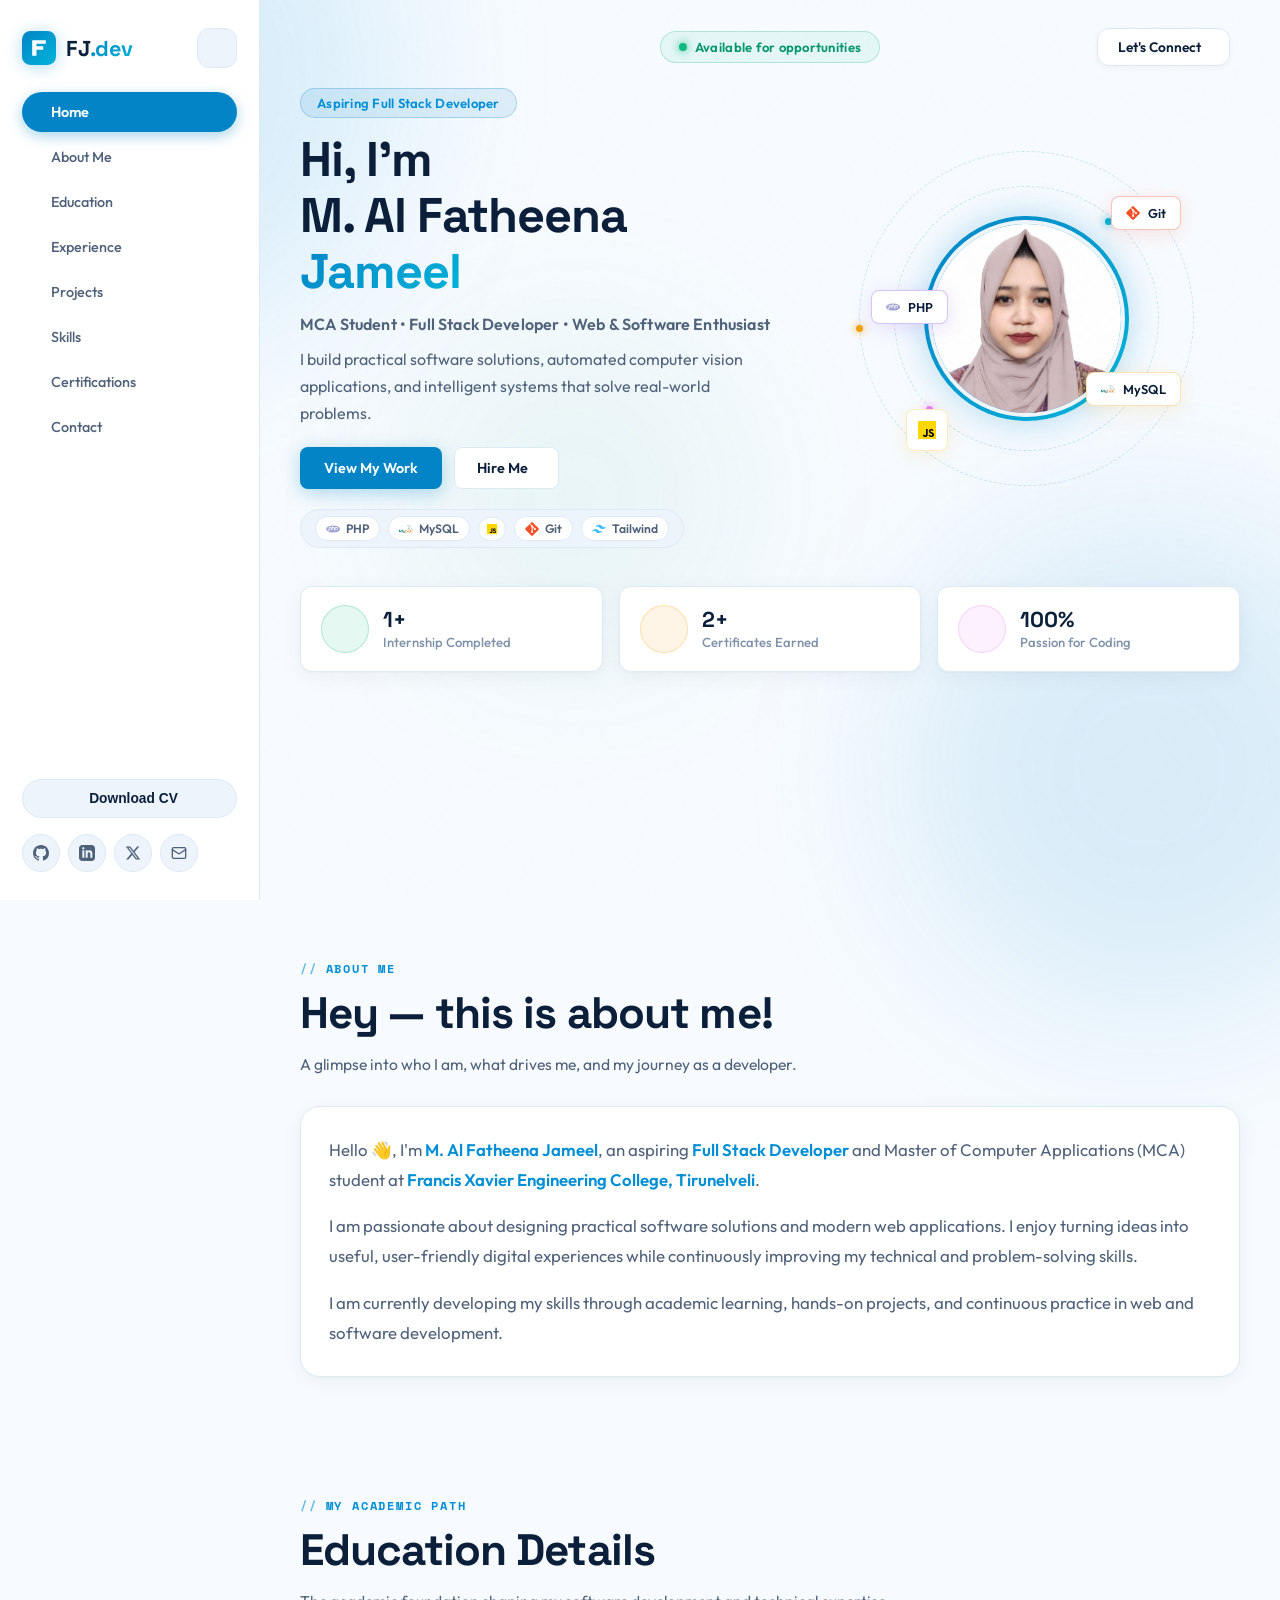
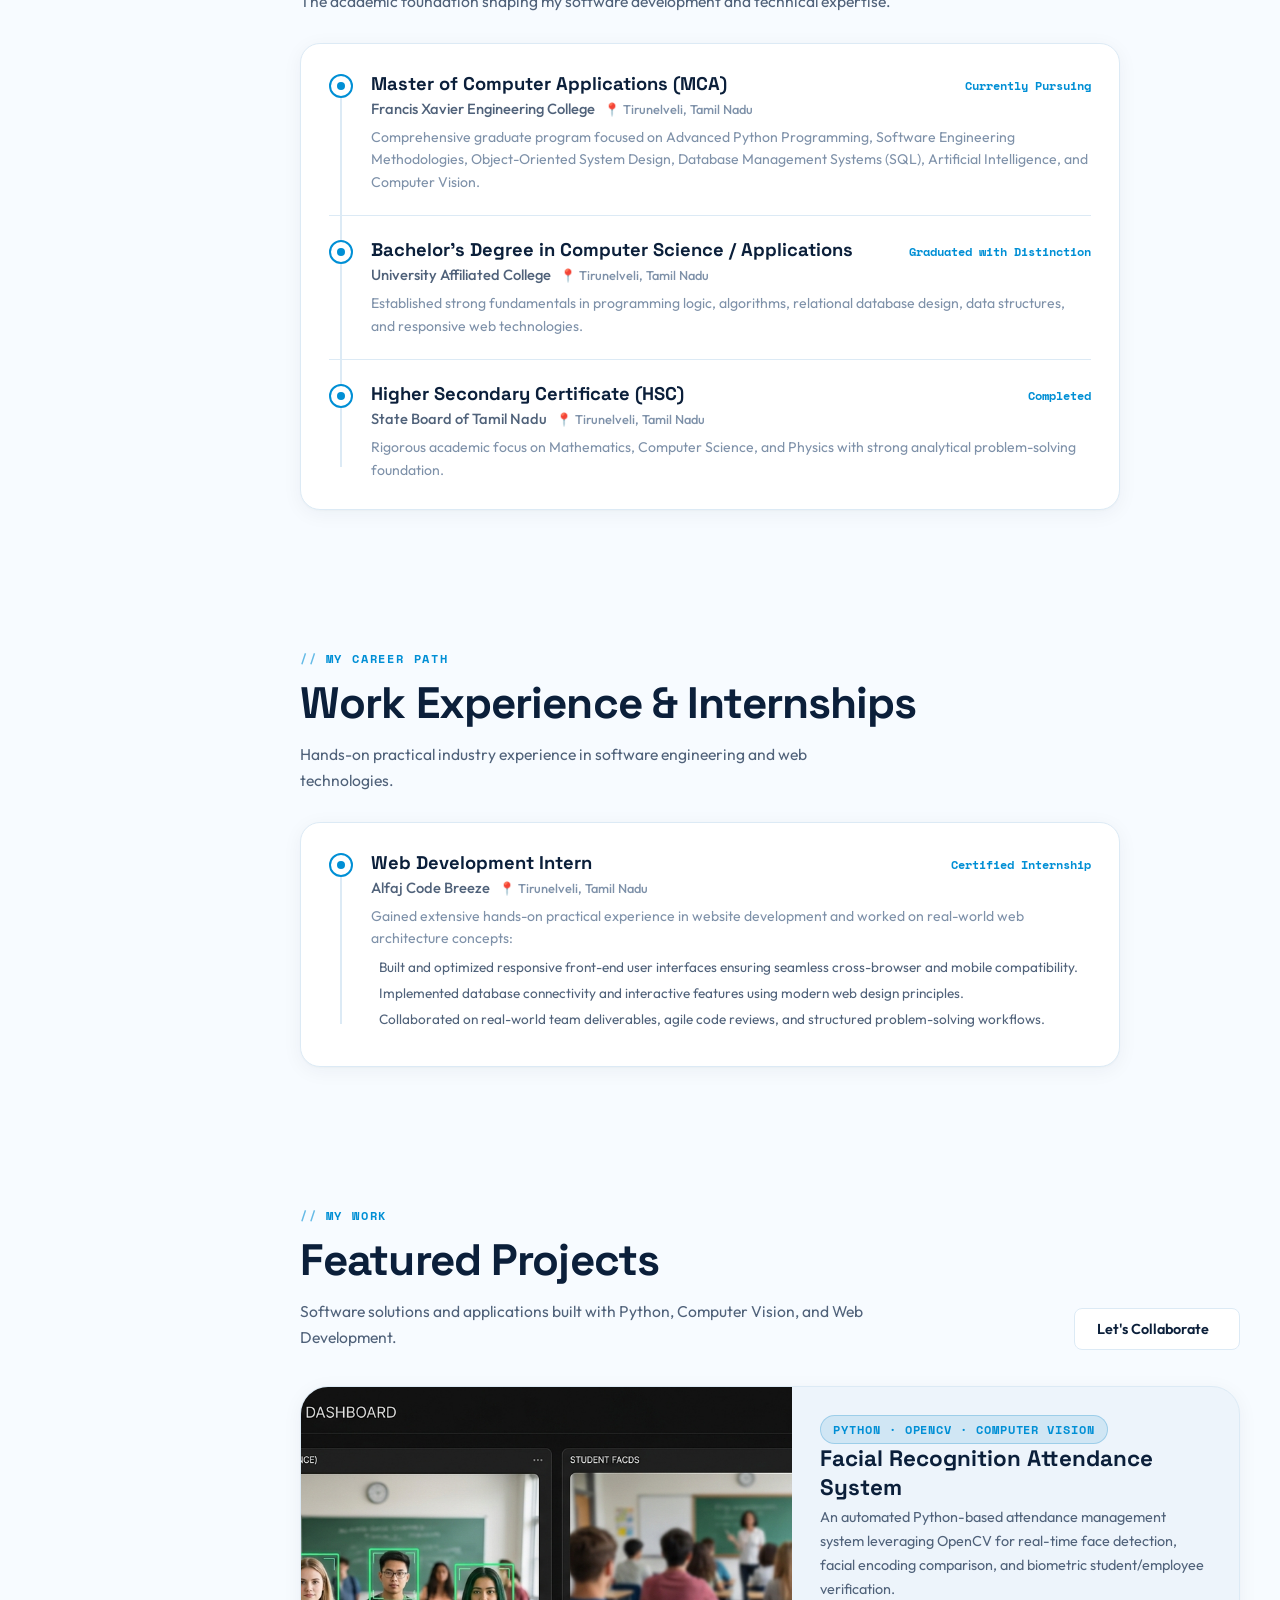
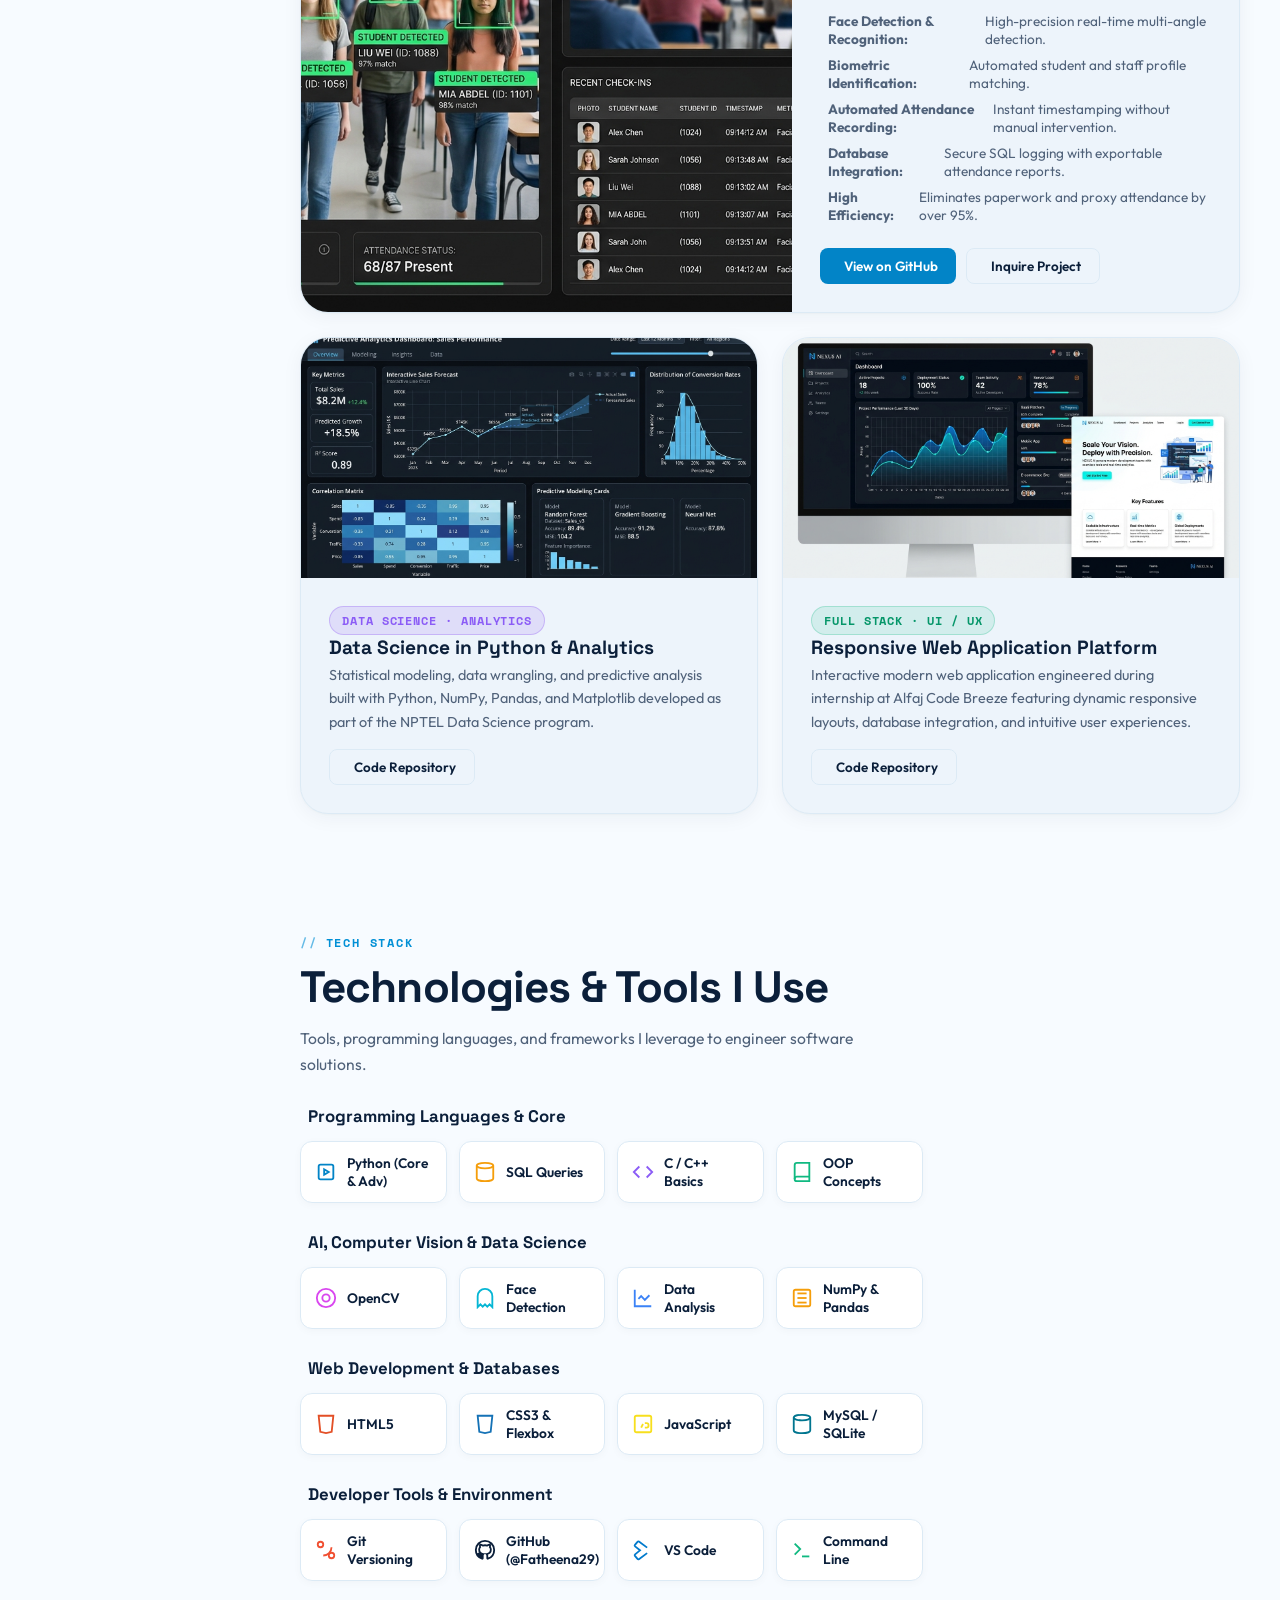
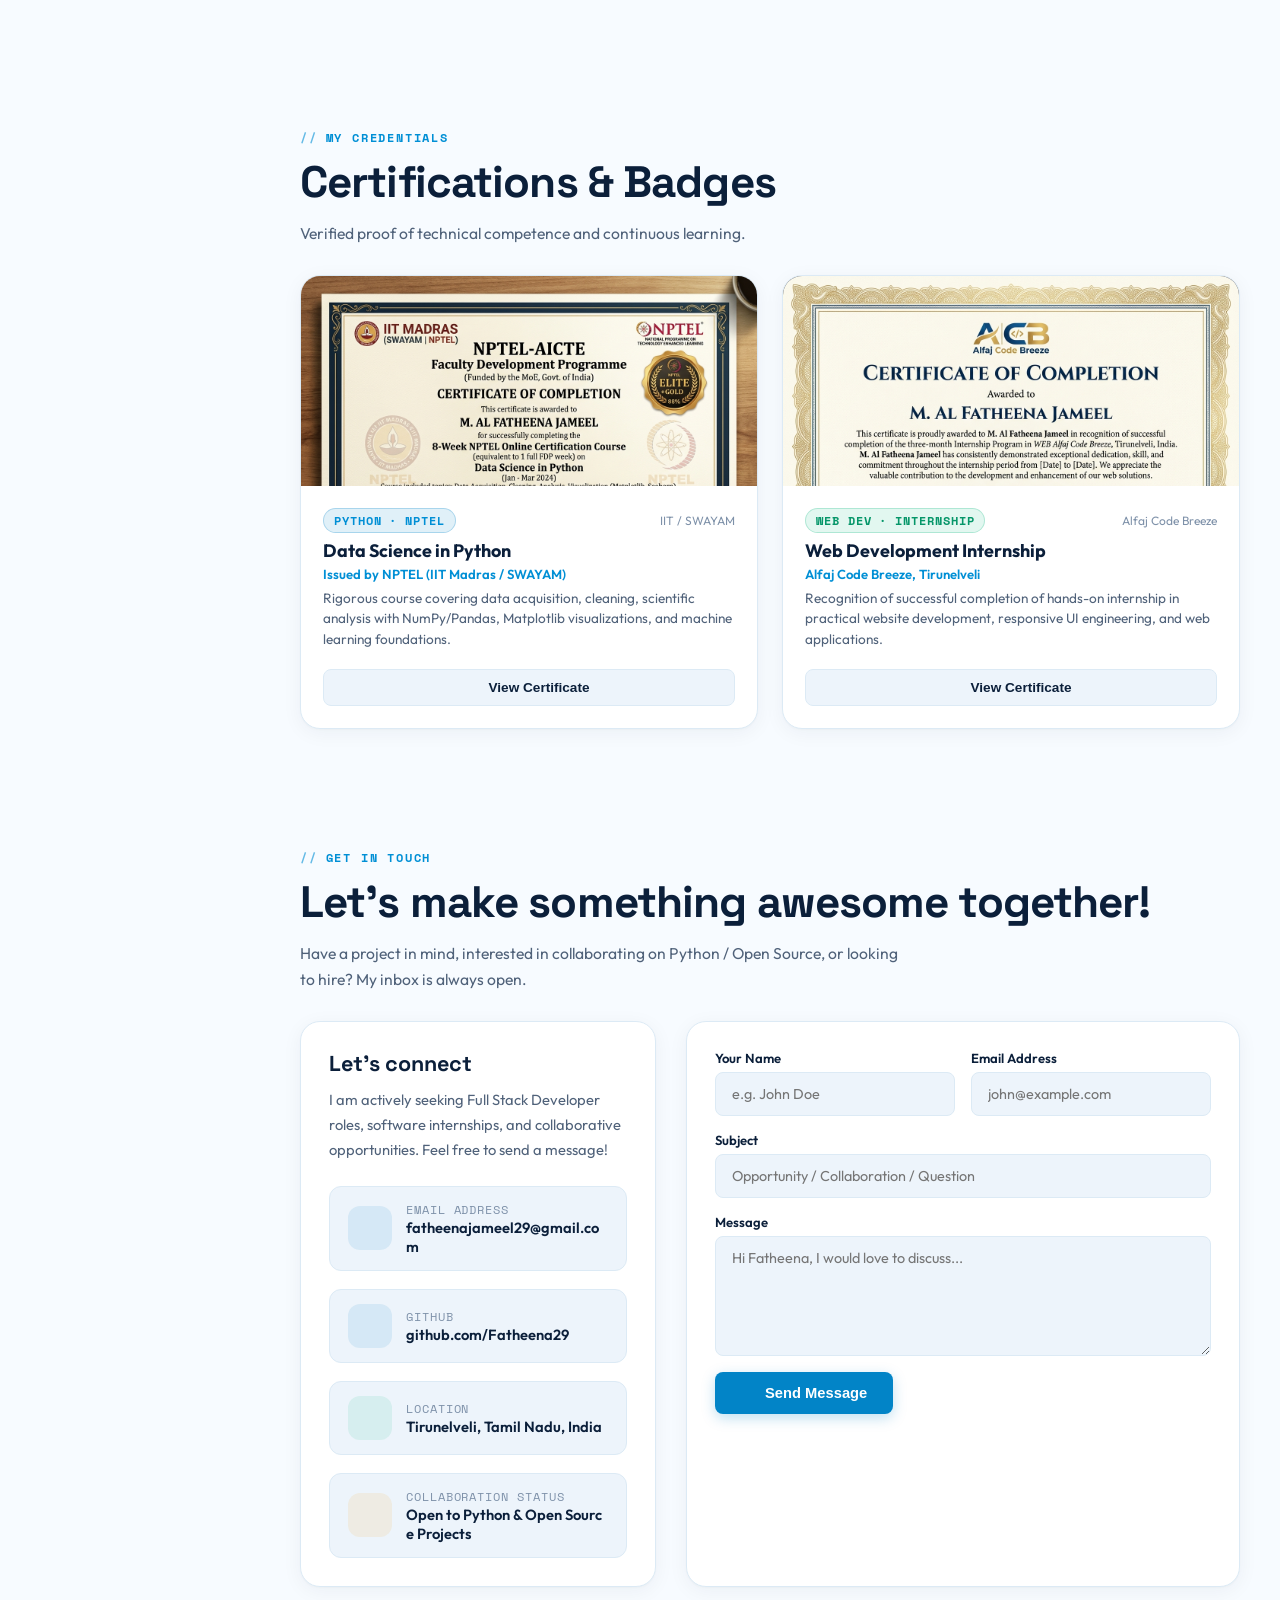
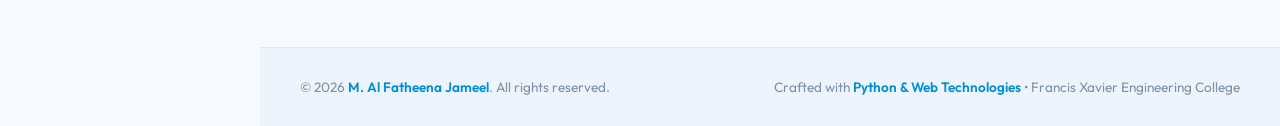
==== commit ea19e04b: "Recreate About Me section with updated bio narrative" ====
--- a/index.html
+++ b/index.html
@@ -36,7 +36,7 @@
       })();
     </script>
 
-    <link rel="stylesheet" href="style.css?v=3.2" />
+    <link rel="stylesheet" href="style.css?v=3.3" />
   </head>
   <body>
     <!-- Background Ambient Orbs -->
@@ -321,96 +321,21 @@
         <div class="section-eyebrow reveal">About Me</div>
         <h2 class="section-title reveal">Hey — this is about me!</h2>
         <p class="section-subtitle reveal">
-          A glimpse into who I am, what drives me, and my passion for software engineering.
+          A glimpse into who I am, what drives me, and my journey as a developer.
         </p>
 
         <div class="about-grid">
           <!-- Main Narrative Bio -->
           <div class="glass-card reveal">
             <p class="about-text">
-              Hello 👋, I'm <span class="highlight">M. Al Fatheena Jameel</span>, an aspiring Python Developer and Master of Computer Applications (MCA) student at <span class="highlight">Francis Xavier Engineering College, Tirunelveli</span>. I am enthusiastic about designing practical software solutions, automated computer vision systems, and modern web applications.
+              Hello 👋, I'm <span class="highlight">M. Al Fatheena Jameel</span>, an aspiring <span class="highlight">Full Stack Developer</span> and Master of Computer Applications (MCA) student at <span class="highlight">Francis Xavier Engineering College, Tirunelveli</span>.
             </p>
-            <p class="about-text" style="margin-top: 14px;">
-              My technical expertise centers on <span class="highlight">Python, SQL, OpenCV, and Web Development</span>. With hands-on internship experience in website development and certified proficiency in Python Data Science from NPTEL, I combine strong analytical problem-solving with scalable code implementation.
+            <p class="about-text" style="margin-top: 16px;">
+              I am passionate about designing practical software solutions and modern web applications. I enjoy turning ideas into useful, user-friendly digital experiences while continuously improving my technical and problem-solving skills.
             </p>
-
-            <!-- Motivational Quote Card -->
-            <div class="quote-banner">
-              <i data-lucide="sparkles"></i>
-              <span>"Learning, Building, and Growing Every Day."</span>
-            </div>
-
-            <!-- Quick Details Info Grid -->
-            <div class="info-grid">
-              <div class="info-item">
-                <div class="info-label">Current Pursuit</div>
-                <div class="info-value">MCA (Master of Computer Applications)</div>
-              </div>
-              <div class="info-item">
-                <div class="info-label">College</div>
-                <div class="info-value">Francis Xavier Engg College</div>
-              </div>
-              <div class="info-item">
-                <div class="info-label">Location</div>
-                <div class="info-value">Tirunelveli, Tamil Nadu, India</div>
-              </div>
-              <div class="info-item">
-                <div class="info-label">Aspiring Role</div>
-                <div class="info-value">Full Stack Developer</div>
-              </div>
-              <div class="info-item">
-                <div class="info-label">Collaborate On</div>
-                <div class="info-value">Python &amp; Open Source Projects</div>
-              </div>
-              <div class="info-item">
-                <div class="info-label">Ask Me About</div>
-                <div class="info-value">Python, SQL, OpenCV &amp; Web Dev</div>
-              </div>
-            </div>
-
-            <!-- Career Objective Card -->
-            <div class="objective-card">
-              <div class="objective-title">
-                <i data-lucide="target" style="width:18px;height:18px;color:var(--accent-cyan);"></i>
-                Career Objective
-              </div>
-              <p class="objective-text">
-                To begin my career in a challenging and growth-oriented organization where I can utilize my skills, develop my knowledge in Python and software development, learn new technologies, and contribute effectively to innovative software solutions.
-              </p>
-            </div>
-
-            <!-- Soft Skills Pills -->
-            <div style="margin-top: 22px;">
-              <div style="font-family:var(--font-mono); font-size:0.75rem; text-transform:uppercase; color:var(--text-muted); margin-bottom:10px; letter-spacing:0.06em;">
-                Core Soft Skills
-              </div>
-              <div class="soft-skills-container">
-                <div class="soft-skill-chip"><i data-lucide="message-square" style="width:15px;height:15px;color:var(--accent-cyan);"></i> Communication</div>
-                <div class="soft-skill-chip"><i data-lucide="clock" style="width:15px;height:15px;color:#f59e0b;"></i> Time Management</div>
-                <div class="soft-skill-chip"><i data-lucide="users" style="width:15px;height:15px;color:#8b5cf6;"></i> Team Collaboration</div>
-                <div class="soft-skill-chip"><i data-lucide="book-open" style="width:15px;height:15px;color:#10b981;"></i> Continuous Learning</div>
-              </div>
-            </div>
-          </div>
-
-          <!-- Bento Achievement Highlights -->
-          <div class="bento-achievements">
-            <div class="achievement-card reveal reveal-delay-1">
-              <div class="achievement-num">MCA</div>
-              <div class="achievement-desc">Francis Xavier Engg College</div>
-            </div>
-            <div class="achievement-card reveal reveal-delay-2">
-              <div class="achievement-num">OpenCV</div>
-              <div class="achievement-desc">Computer Vision Specialist</div>
-            </div>
-            <div class="achievement-card reveal reveal-delay-3">
-              <div class="achievement-num">NPTEL</div>
-              <div class="achievement-desc">Data Science in Python</div>
-            </div>
-            <div class="achievement-card reveal reveal-delay-4">
-              <div class="achievement-num">Open Source</div>
-              <div class="achievement-desc">Active Collaborator</div>
-            </div>
+            <p class="about-text" style="margin-top: 16px;">
+              I am currently developing my skills through academic learning, hands-on projects, and continuous practice in web and software development.
+            </p>
           </div>
         </div>
       </section>
